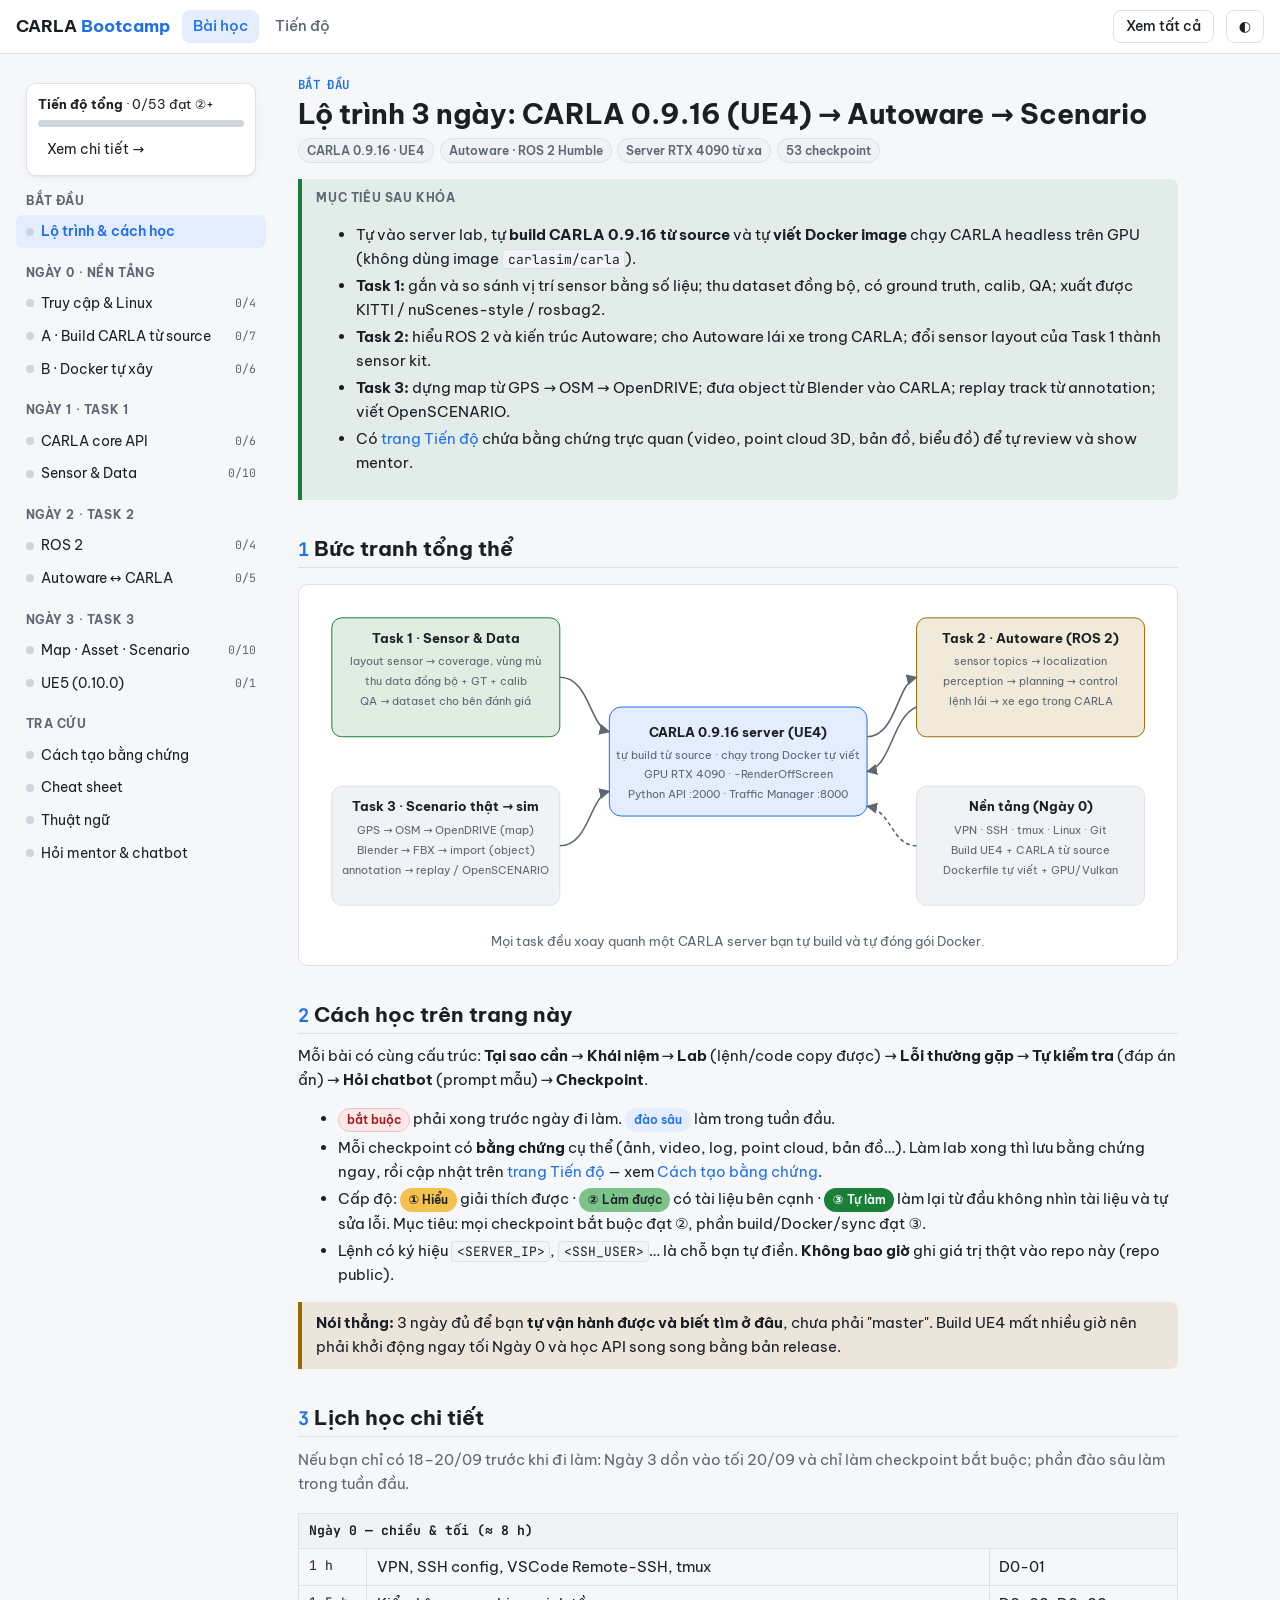
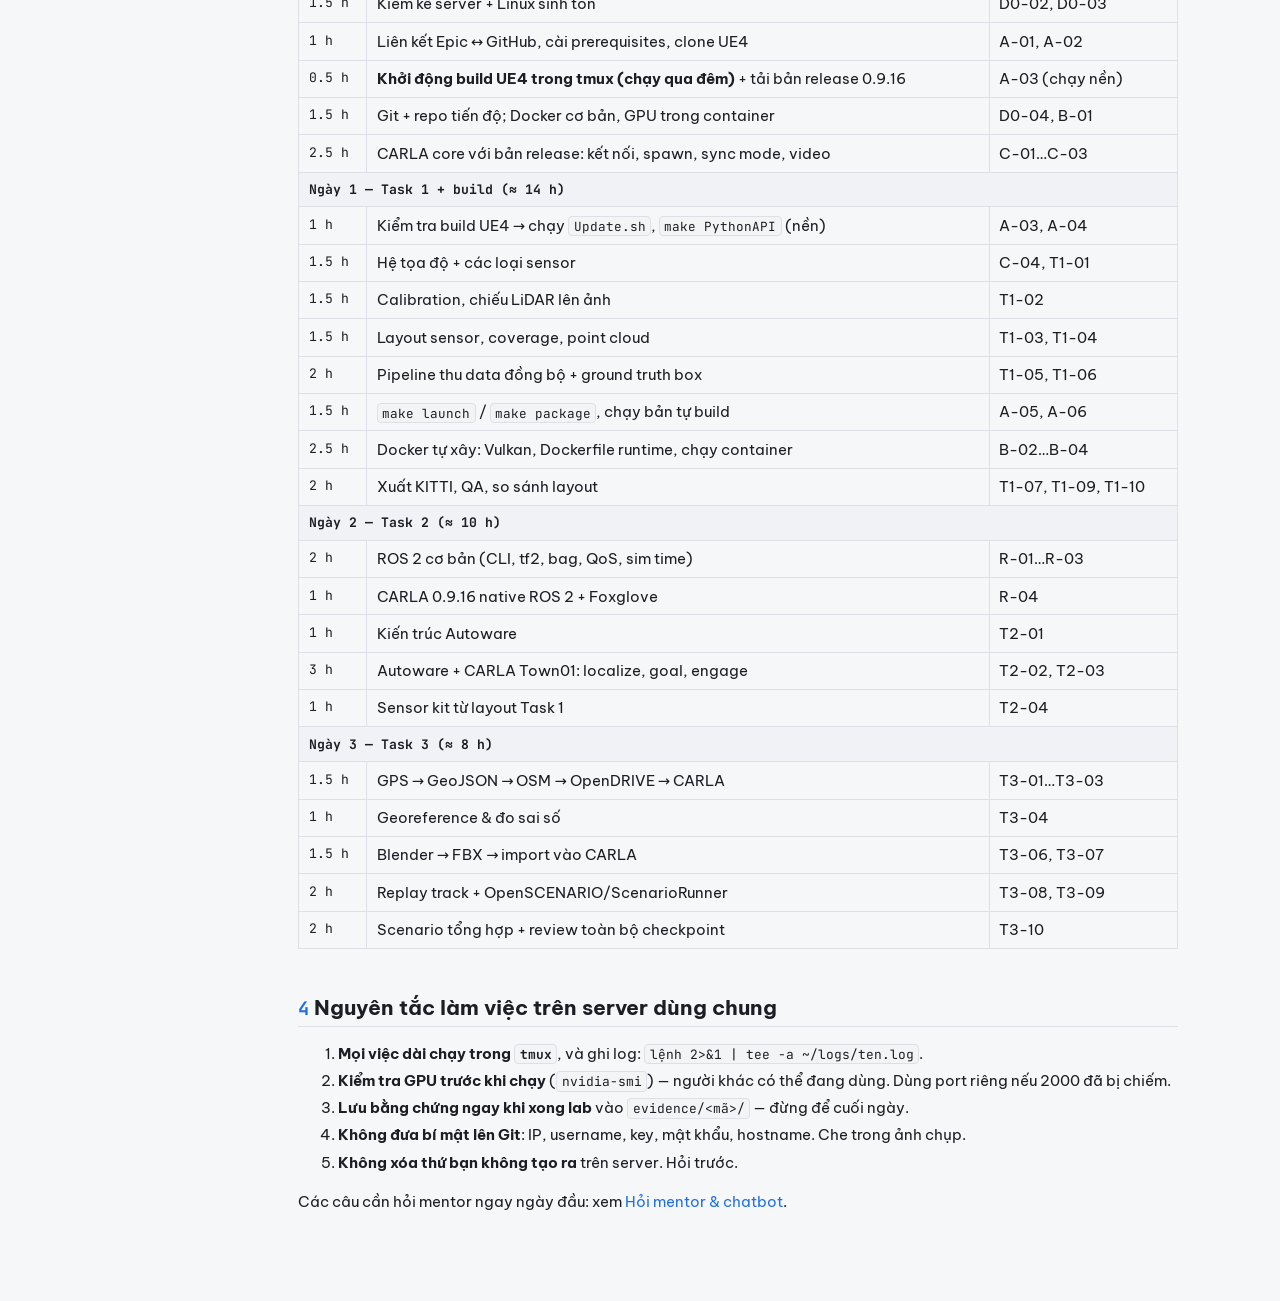
==== index.html @ 9bfea9ea "CARLA Bootcamp: lesson site + progress portfolio - index.html: 3-day curriculum (CARLA 0.9.16 UE4 so" ====
<!doctype html>
<html lang="vi">
<head>
<meta charset="utf-8">
<meta name="viewport" content="width=device-width, initial-scale=1">
<title>CARLA Bootcamp</title>
<meta name="description" content="Lộ trình 3 ngày tự học CARLA 0.9.16 (UE4): build từ source, Docker tự xây, sensor & dữ liệu, Autoware (ROS 2), scenario từ dữ liệu thật.">
<link rel="preconnect" href="https://fonts.googleapis.com">
<link rel="preconnect" href="https://fonts.gstatic.com" crossorigin>
<link href="https://fonts.googleapis.com/css2?family=Be+Vietnam+Pro:wght@400;500;600;700&family=JetBrains+Mono:wght@400;600&display=swap" rel="stylesheet">
<link rel="stylesheet" href="assets/style.css?v=1">
<link rel="stylesheet" href="assets/lesson.css?v=1">
<script type="importmap">
{ "imports": {
  "three": "https://cdn.jsdelivr.net/npm/three@0.160.0/build/three.module.js",
  "three/addons/": "https://cdn.jsdelivr.net/npm/three@0.160.0/examples/jsm/"
} }
</script>
</head>
<body>
<header class="topbar">
  <div class="inner">
    <a class="brand" href="#start">CARLA <span>Bootcamp</span></a>
    <nav class="tabs-mini">
      <a href="index.html" aria-current="page">Bài học</a>
      <a href="progress.html">Tiến độ</a>
    </nav>
    <div class="spacer"></div>
    <button class="btn" id="btnAll" aria-pressed="false" title="Hiện mọi phần trên một trang (để Ctrl+F / in)">Xem tất cả</button>
    <button class="btn" id="btnTheme" title="Đổi giao diện sáng/tối">◐</button>
  </div>
</header>

<div class="layout">
  <aside class="side" aria-label="Mục lục">
    <div class="card mini" id="miniProg">Đang tải tiến độ…</div>
    <div class="grp">Bắt đầu</div>
    <a href="#start" data-tab="start"><span class="dot"></span>Lộ trình &amp; cách học</a>
    <div class="grp">Ngày 0 · Nền tảng</div>
    <a href="#day0" data-tab="day0" data-mod="D0"><span class="dot"></span>Truy cập &amp; Linux<span class="n"></span></a>
    <a href="#modA" data-tab="modA" data-mod="A"><span class="dot"></span>A · Build CARLA từ source<span class="n"></span></a>
    <a href="#modB" data-tab="modB" data-mod="B"><span class="dot"></span>B · Docker tự xây<span class="n"></span></a>
    <div class="grp">Ngày 1 · Task 1</div>
    <a href="#day1-core" data-tab="day1-core" data-mod="C"><span class="dot"></span>CARLA core API<span class="n"></span></a>
    <a href="#day1-sensor" data-tab="day1-sensor" data-mod="T1"><span class="dot"></span>Sensor &amp; Data<span class="n"></span></a>
    <div class="grp">Ngày 2 · Task 2</div>
    <a href="#day2-ros" data-tab="day2-ros" data-mod="R"><span class="dot"></span>ROS 2<span class="n"></span></a>
    <a href="#day2-aw" data-tab="day2-aw" data-mod="T2"><span class="dot"></span>Autoware ↔ CARLA<span class="n"></span></a>
    <div class="grp">Ngày 3 · Task 3</div>
    <a href="#day3" data-tab="day3" data-mod="T3"><span class="dot"></span>Map · Asset · Scenario<span class="n"></span></a>
    <a href="#ue5" data-tab="ue5" data-mod="U5"><span class="dot"></span>UE5 (0.10.0)<span class="n"></span></a>
    <div class="grp">Tra cứu</div>
    <a href="#evidence" data-tab="evidence"><span class="dot"></span>Cách tạo bằng chứng</a>
    <a href="#cheatsheet" data-tab="cheatsheet"><span class="dot"></span>Cheat sheet</a>
    <a href="#glossary" data-tab="glossary"><span class="dot"></span>Thuật ngữ</a>
    <a href="#mentor" data-tab="mentor"><span class="dot"></span>Hỏi mentor &amp; chatbot</a>
  </aside>

  <main class="lesson">
    <div class="mobile-nav">
      <select id="mobileSel" aria-label="Chọn bài">
        <option value="start">Lộ trình &amp; cách học</option>
        <option value="day0">Ngày 0 · Truy cập &amp; Linux</option>
        <option value="modA">A · Build CARLA từ source</option>
        <option value="modB">B · Docker tự xây</option>
        <option value="day1-core">Ngày 1 · CARLA core API</option>
        <option value="day1-sensor">Ngày 1 · Sensor &amp; Data</option>
        <option value="day2-ros">Ngày 2 · ROS 2</option>
        <option value="day2-aw">Ngày 2 · Autoware ↔ CARLA</option>
        <option value="day3">Ngày 3 · Map · Asset · Scenario</option>
        <option value="ue5">UE5 (0.10.0)</option>
        <option value="evidence">Cách tạo bằng chứng</option>
        <option value="cheatsheet">Cheat sheet</option>
        <option value="glossary">Thuật ngữ</option>
        <option value="mentor">Hỏi mentor &amp; chatbot</option>
      </select>
    </div>

<!-- ============================================================ START -->
<section class="tab" id="tab-start">
  <div class="lesson-head">
    <div class="kicker">BẮT ĐẦU</div>
    <h1>Lộ trình 3 ngày: CARLA 0.9.16 (UE4) → Autoware → Scenario</h1>
    <div class="meta"><span class="chip">CARLA 0.9.16 · UE4</span><span class="chip">Autoware · ROS 2 Humble</span><span class="chip">Server RTX 4090 từ xa</span><span class="chip">53 checkpoint</span></div>
  </div>

  <div class="why"><b class="lbl">Mục tiêu sau khóa</b>
    <ul>
      <li>Tự vào server lab, tự <b>build CARLA 0.9.16 từ source</b> và tự <b>viết Docker image</b> chạy CARLA headless trên GPU (không dùng image <code>carlasim/carla</code>).</li>
      <li><b>Task 1:</b> gắn và so sánh vị trí sensor bằng số liệu; thu dataset đồng bộ, có ground truth, calib, QA; xuất được KITTI / nuScenes-style / rosbag2.</li>
      <li><b>Task 2:</b> hiểu ROS 2 và kiến trúc Autoware; cho Autoware lái xe trong CARLA; đổi sensor layout của Task 1 thành sensor kit.</li>
      <li><b>Task 3:</b> dựng map từ GPS → OSM → OpenDRIVE; đưa object từ Blender vào CARLA; replay track từ annotation; viết OpenSCENARIO.</li>
      <li>Có <a href="progress.html">trang Tiến độ</a> chứa bằng chứng trực quan (video, point cloud 3D, bản đồ, biểu đồ) để tự review và show mentor.</li>
    </ul>
  </div>

  <h2><span class="num">1</span>Bức tranh tổng thể</h2>
  <figure class="diagram">
    <svg viewBox="0 0 860 330" role="img" aria-label="Sơ đồ 3 task của team">
      <defs><marker id="ar" viewBox="0 0 10 10" refX="9" refY="5" markerWidth="7" markerHeight="7" orient="auto"><path d="M0,0 L10,5 L0,10 z" class="svg-arrow"/></marker></defs>
      <rect x="300" y="110" width="260" height="110" rx="12" class="svg-acc"/>
      <text x="430" y="140" text-anchor="middle" class="svg-t" font-weight="700">CARLA 0.9.16 server (UE4)</text>
      <text x="430" y="162" text-anchor="middle" class="svg-s">tự build từ source · chạy trong Docker tự viết</text>
      <text x="430" y="182" text-anchor="middle" class="svg-s">GPU RTX 4090 · -RenderOffScreen</text>
      <text x="430" y="202" text-anchor="middle" class="svg-s">Python API :2000 · Traffic Manager :8000</text>

      <rect x="20" y="20" width="230" height="120" rx="10" class="svg-ok"/>
      <text x="135" y="45" text-anchor="middle" class="svg-t" font-weight="700">Task 1 · Sensor &amp; Data</text>
      <text x="135" y="68" text-anchor="middle" class="svg-s">layout sensor → coverage, vùng mù</text>
      <text x="135" y="88" text-anchor="middle" class="svg-s">thu data đồng bộ + GT + calib</text>
      <text x="135" y="108" text-anchor="middle" class="svg-s">QA → dataset cho bên đánh giá</text>
      <path d="M250,80 C280,80 280,130 300,135" class="svg-line" marker-end="url(#ar)"/>

      <rect x="610" y="20" width="230" height="120" rx="10" class="svg-warn"/>
      <text x="725" y="45" text-anchor="middle" class="svg-t" font-weight="700">Task 2 · Autoware (ROS 2)</text>
      <text x="725" y="68" text-anchor="middle" class="svg-s">sensor topics → localization</text>
      <text x="725" y="88" text-anchor="middle" class="svg-s">perception → planning → control</text>
      <text x="725" y="108" text-anchor="middle" class="svg-s">lệnh lái → xe ego trong CARLA</text>
      <path d="M560,140 C590,140 590,85 610,80" class="svg-line" marker-end="url(#ar)"/>
      <path d="M610,110 C585,120 585,170 560,175" class="svg-line" marker-end="url(#ar)"/>

      <rect x="20" y="190" width="230" height="120" rx="10" class="svg-box"/>
      <text x="135" y="215" text-anchor="middle" class="svg-t" font-weight="700">Task 3 · Scenario thật → sim</text>
      <text x="135" y="238" text-anchor="middle" class="svg-s">GPS → OSM → OpenDRIVE (map)</text>
      <text x="135" y="258" text-anchor="middle" class="svg-s">Blender → FBX → import (object)</text>
      <text x="135" y="278" text-anchor="middle" class="svg-s">annotation → replay / OpenSCENARIO</text>
      <path d="M250,250 C280,250 280,200 300,195" class="svg-line" marker-end="url(#ar)"/>

      <rect x="610" y="190" width="230" height="120" rx="10" class="svg-box"/>
      <text x="725" y="215" text-anchor="middle" class="svg-t" font-weight="700">Nền tảng (Ngày 0)</text>
      <text x="725" y="238" text-anchor="middle" class="svg-s">VPN · SSH · tmux · Linux · Git</text>
      <text x="725" y="258" text-anchor="middle" class="svg-s">Build UE4 + CARLA từ source</text>
      <text x="725" y="278" text-anchor="middle" class="svg-s">Dockerfile tự viết + GPU/Vulkan</text>
      <path d="M610,250 C585,250 585,215 560,210" class="svg-line" marker-end="url(#ar)" stroke-dasharray="4 3"/>
    </svg>
    <figcaption>Mọi task đều xoay quanh một CARLA server bạn tự build và tự đóng gói Docker.</figcaption>
  </figure>

  <h2><span class="num">2</span>Cách học trên trang này</h2>
  <p>Mỗi bài có cùng cấu trúc: <b>Tại sao cần</b> → <b>Khái niệm</b> → <b>Lab</b> (lệnh/code copy được) → <b>Lỗi thường gặp</b> → <b>Tự kiểm tra</b> (đáp án ẩn) → <b>Hỏi chatbot</b> (prompt mẫu) → <b>Checkpoint</b>.</p>
  <ul>
    <li><span class="chip req">bắt buộc</span> phải xong trước ngày đi làm. <span class="chip deep">đào sâu</span> làm trong tuần đầu.</li>
    <li>Mỗi checkpoint có <b>bằng chứng</b> cụ thể (ảnh, video, log, point cloud, bản đồ…). Làm lab xong thì lưu bằng chứng ngay, rồi cập nhật trên <a href="progress.html">trang Tiến độ</a> — xem <a href="#evidence">Cách tạo bằng chứng</a>.</li>
    <li>Cấp độ: <span class="lv lv1">① Hiểu</span> giải thích được · <span class="lv lv2">② Làm được</span> có tài liệu bên cạnh · <span class="lv lv3">③ Tự làm</span> làm lại từ đầu không nhìn tài liệu và tự sửa lỗi. Mục tiêu: mọi checkpoint bắt buộc đạt ②, phần build/Docker/sync đạt ③.</li>
    <li>Lệnh có ký hiệu <code>&lt;SERVER_IP&gt;</code>, <code>&lt;SSH_USER&gt;</code>… là chỗ bạn tự điền. <b>Không bao giờ</b> ghi giá trị thật vào repo này (repo public).</li>
  </ul>
  <div class="callout warn"><p><b>Nói thẳng:</b> 3 ngày đủ để bạn <b>tự vận hành được và biết tìm ở đâu</b>, chưa phải "master". Build UE4 mất nhiều giờ nên phải khởi động ngay tối Ngày 0 và học API song song bằng bản release.</p></div>

  <h2 id="schedule"><span class="num">3</span>Lịch học chi tiết</h2>
  <p class="muted">Nếu bạn chỉ có 18–20/09 trước khi đi làm: Ngày 3 dồn vào tối 20/09 và chỉ làm checkpoint bắt buộc; phần đào sâu làm trong tuần đầu.</p>
  <div class="table-wrap"><table class="sched">
    <tr class="blk"><td colspan="3">Ngày 0 — chiều &amp; tối (≈ 8 h)</td></tr>
    <tr><td>1 h</td><td>VPN, SSH config, VSCode Remote-SSH, tmux</td><td>D0-01</td></tr>
    <tr><td>1.5 h</td><td>Kiểm kê server + Linux sinh tồn</td><td>D0-02, D0-03</td></tr>
    <tr><td>1 h</td><td>Liên kết Epic ↔ GitHub, cài prerequisites, clone UE4</td><td>A-01, A-02</td></tr>
    <tr><td>0.5 h</td><td><b>Khởi động build UE4 trong tmux (chạy qua đêm)</b> + tải bản release 0.9.16</td><td>A-03 (chạy nền)</td></tr>
    <tr><td>1.5 h</td><td>Git + repo tiến độ; Docker cơ bản, GPU trong container</td><td>D0-04, B-01</td></tr>
    <tr><td>2.5 h</td><td>CARLA core với bản release: kết nối, spawn, sync mode, video</td><td>C-01…C-03</td></tr>
    <tr class="blk"><td colspan="3">Ngày 1 — Task 1 + build (≈ 14 h)</td></tr>
    <tr><td>1 h</td><td>Kiểm tra build UE4 → chạy <code>Update.sh</code>, <code>make PythonAPI</code> (nền)</td><td>A-03, A-04</td></tr>
    <tr><td>1.5 h</td><td>Hệ tọa độ + các loại sensor</td><td>C-04, T1-01</td></tr>
    <tr><td>1.5 h</td><td>Calibration, chiếu LiDAR lên ảnh</td><td>T1-02</td></tr>
    <tr><td>1.5 h</td><td>Layout sensor, coverage, point cloud</td><td>T1-03, T1-04</td></tr>
    <tr><td>2 h</td><td>Pipeline thu data đồng bộ + ground truth box</td><td>T1-05, T1-06</td></tr>
    <tr><td>1.5 h</td><td><code>make launch</code> / <code>make package</code>, chạy bản tự build</td><td>A-05, A-06</td></tr>
    <tr><td>2.5 h</td><td>Docker tự xây: Vulkan, Dockerfile runtime, chạy container</td><td>B-02…B-04</td></tr>
    <tr><td>2 h</td><td>Xuất KITTI, QA, so sánh layout</td><td>T1-07, T1-09, T1-10</td></tr>
    <tr class="blk"><td colspan="3">Ngày 2 — Task 2 (≈ 10 h)</td></tr>
    <tr><td>2 h</td><td>ROS 2 cơ bản (CLI, tf2, bag, QoS, sim time)</td><td>R-01…R-03</td></tr>
    <tr><td>1 h</td><td>CARLA 0.9.16 native ROS 2 + Foxglove</td><td>R-04</td></tr>
    <tr><td>1 h</td><td>Kiến trúc Autoware</td><td>T2-01</td></tr>
    <tr><td>3 h</td><td>Autoware + CARLA Town01: localize, goal, engage</td><td>T2-02, T2-03</td></tr>
    <tr><td>1 h</td><td>Sensor kit từ layout Task 1</td><td>T2-04</td></tr>
    <tr class="blk"><td colspan="3">Ngày 3 — Task 3 (≈ 8 h)</td></tr>
    <tr><td>1.5 h</td><td>GPS → GeoJSON → OSM → OpenDRIVE → CARLA</td><td>T3-01…T3-03</td></tr>
    <tr><td>1 h</td><td>Georeference &amp; đo sai số</td><td>T3-04</td></tr>
    <tr><td>1.5 h</td><td>Blender → FBX → import vào CARLA</td><td>T3-06, T3-07</td></tr>
    <tr><td>2 h</td><td>Replay track + OpenSCENARIO/ScenarioRunner</td><td>T3-08, T3-09</td></tr>
    <tr><td>2 h</td><td>Scenario tổng hợp + review toàn bộ checkpoint</td><td>T3-10</td></tr>
  </table></div>

  <h2><span class="num">4</span>Nguyên tắc làm việc trên server dùng chung</h2>
  <ol>
    <li><b>Mọi việc dài chạy trong <code>tmux</code></b>, và ghi log: <code>lệnh 2&gt;&amp;1 | tee -a ~/logs/ten.log</code>.</li>
    <li><b>Kiểm tra GPU trước khi chạy</b> (<code>nvidia-smi</code>) — người khác có thể đang dùng. Dùng port riêng nếu 2000 đã bị chiếm.</li>
    <li><b>Lưu bằng chứng ngay khi xong lab</b> vào <code>evidence/&lt;mã&gt;/</code> — đừng để cuối ngày.</li>
    <li><b>Không đưa bí mật lên Git</b>: IP, username, key, mật khẩu, hostname. Che trong ảnh chụp.</li>
    <li><b>Không xóa thứ bạn không tạo ra</b> trên server. Hỏi trước.</li>
  </ol>
  <p>Các câu cần hỏi mentor ngay ngày đầu: xem <a href="#mentor">Hỏi mentor &amp; chatbot</a>.</p>
</section>

<!-- ============================================================ DAY 0 -->
<section class="tab" id="tab-day0">
  <div class="lesson-head">
    <div class="kicker">NGÀY 0 · NỀN TẢNG</div>
    <h1>Truy cập server &amp; Linux sinh tồn</h1>
    <div class="meta"><span class="chip req">bắt buộc</span><span class="chip">≈ 4 h</span><span class="chip">D0-01 … D0-04</span></div>
  </div>
  <div class="why"><b class="lbl">Tại sao cần</b>Server 4090 nằm trong mạng lab, không có màn hình. Mọi việc (build, chạy CARLA, Autoware) đều làm qua SSH. Nếu không vững phần này, bạn sẽ mất phiên build khi rớt VPN, không biết process nào chiếm GPU, không tự đọc được log.</div>

  <h2 id="d0-ssh"><span class="num">0.1</span>VPN + SSH từ Windows</h2>
  <p>Kết nối VPN theo tài liệu nội bộ lab (FortiClient). Sau khi VPN lên, server truy cập được bằng IP nội bộ.</p>
  <div class="lab steps">
    <h3>Lab: SSH bằng alias</h3>
    <div class="step"><b>Có key.</b> Nhận private key từ admin, hoặc tự tạo và gửi <i>public key</i> cho admin:
      <pre data-lang="powershell"><script type="text/plain">
        ssh-keygen -t ed25519 -f $env:USERPROFILE\.ssh\<KEY_NAME> -C "<ten-ban>@lab"
        Get-Content $env:USERPROFILE\.ssh\<KEY_NAME>.pub   # gửi dòng này cho admin
      </script></pre>
    </div>
    <div class="step"><b>Siết quyền file key</b> (OpenSSH trên Windows từ chối key "quá mở"):
      <pre data-lang="powershell"><script type="text/plain">
        icacls $env:USERPROFILE\.ssh\<KEY_NAME> /inheritance:r
        icacls $env:USERPROFILE\.ssh\<KEY_NAME> /grant:r "$($env:USERNAME):(R)"
      </script></pre>
    </div>
    <div class="step"><b>Thêm alias</b> vào <code>%USERPROFILE%\.ssh\config</code>:
      <pre data-lang="sshconfig"><script type="text/plain">
        Host lab4090
            HostName <SERVER_IP>
            User <SSH_USER>
            IdentityFile ~/.ssh/<KEY_NAME>
            ServerAliveInterval 30
            ServerAliveCountMax 4
            # cổng để xem GUI / Foxglove trên máy mình (dùng ở Ngày 1–2)
            LocalForward 6080 localhost:6080
            LocalForward 8765 localhost:8765
      </script></pre>
    </div>
    <div class="step"><b>Kiểm tra</b>:
      <pre data-lang="powershell"><script type="text/plain">
        ssh lab4090 'uptime; nvidia-smi -L'
      </script></pre>
    </div>
    <div class="step"><b>VSCode Remote-SSH</b>: cài extension <i>Remote - SSH</i> → <kbd>F1</kbd> → <i>Remote-SSH: Connect to Host</i> → <code>lab4090</code>. Mở thư mục <code>~/work</code> trên server; terminal trong VSCode lúc này chạy trên server.</div>
    <div class="step"><b>Chép file</b> giữa server và máy mình:
      <pre data-lang="powershell"><script type="text/plain">
        scp lab4090:~/work/out/video.mp4 .\evidence\C-03\
        scp -r .\scripts lab4090:~/work/
      </script></pre>
    </div>
  </div>

  <h2 id="d0-tmux"><span class="num">0.2</span>tmux — không bao giờ mất phiên</h2>
  <p>SSH đứt thì mọi process con của shell bị kill. <code>tmux</code> giữ phiên trên server; kết nối lại rồi <i>attach</i> là tiếp tục.</p>
  <div class="table-wrap"><table>
    <tr><th>Việc</th><th>Lệnh / phím</th></tr>
    <tr><td>Tạo phiên tên <code>build</code></td><td><code>tmux new -s build</code></td></tr>
    <tr><td>Rời phiên (vẫn chạy)</td><td><kbd>Ctrl</kbd>+<kbd>b</kbd> rồi <kbd>d</kbd></td></tr>
    <tr><td>Xem các phiên / vào lại</td><td><code>tmux ls</code> · <code>tmux a -t build</code></td></tr>
    <tr><td>Cửa sổ mới / chuyển</td><td><kbd>Ctrl</kbd>+<kbd>b</kbd> <kbd>c</kbd> · <kbd>Ctrl</kbd>+<kbd>b</kbd> <kbd>n</kbd>/<kbd>p</kbd> · <kbd>Ctrl</kbd>+<kbd>b</kbd> <kbd>0..9</kbd></td></tr>
    <tr><td>Chia đôi màn hình</td><td><kbd>Ctrl</kbd>+<kbd>b</kbd> <kbd>%</kbd> (dọc) · <kbd>Ctrl</kbd>+<kbd>b</kbd> <kbd>"</kbd> (ngang)</td></tr>
    <tr><td>Cuộn xem log cũ</td><td><kbd>Ctrl</kbd>+<kbd>b</kbd> <kbd>[</kbd> rồi phím mũi tên, <kbd>q</kbd> để thoát</td></tr>
  </table></div>
  <p>Mẫu tổ chức: phiên <code>build</code> (UE4/CARLA), phiên <code>sim</code> (window 0: server CARLA, window 1: client Python, window 2: <code>watch -n1 nvidia-smi</code>).</p>

  <h2 id="d0-inventory"><span class="num">0.3</span>Kiểm kê server</h2>
  <p>Trước khi build 130 GB, phải biết server có đủ điều kiện không. Script này ghi ra <code>~/inventory.txt</code> và tự che hostname/username.</p>
  <pre data-lang="bash"><script type="text/plain">
    mkdir -p ~/work ~/logs && cd ~/work
    cat > inventory.sh <<'EOF'
    #!/usr/bin/env bash
    {
      echo "## OS";        lsb_release -ds; uname -r
      echo "## CPU / RAM"; nproc; free -h | head -2
      echo "## GPU";       nvidia-smi --query-gpu=name,driver_version,memory.total,memory.used --format=csv
      echo "## GPU apps";  nvidia-smi --query-compute-apps=pid,process_name,used_memory --format=csv
      echo "## Disk";      df -h ~ /tmp
      echo "## Quyền";     groups
      sudo -n true 2>/dev/null && echo "sudo: OK" || echo "sudo: cần mật khẩu hoặc không có"
      echo "## Docker";    docker --version; docker info --format '{{.Runtimes}}' 2>&1 | head -1
      echo "## NVIDIA Container Toolkit"; nvidia-ctk --version 2>&1 | head -1
      echo "## Vulkan";    vulkaninfo --summary 2>/dev/null | grep -E "deviceName|apiVersion" | head -4
      echo "## Python";    python3 --version; which conda
      echo "## Mạng";      curl -sI https://github.com | head -1; curl -sI https://pypi.org | head -1
      echo "## Có sẵn gì?"; ls -d ~/*arla* ~/*utoware* /opt/*arla* 2>/dev/null
      docker images 2>/dev/null | grep -Ei "carla|autoware|ros"
    } 2>&1 | sed -E "s/$(hostname)/<HOST>/g; s/${USER}/<USER>/g" | tee ~/inventory.txt
    EOF
    chmod +x inventory.sh && ./inventory.sh
  </script></pre>
  <div class="table-wrap"><table>
    <tr><th>Điều kiện</th><th>Cần</th><th>Thiếu thì</th></tr>
    <tr><td>OS</td><td>Ubuntu 20.04 hoặc 22.04 (docs 0.9.16)</td><td>Build trong Docker build-env (Module B)</td></tr>
    <tr><td>Ổ trống</td><td>≥ 130 GB cho UE4 + CARLA (docs), nên ≥ 200 GB</td><td>Hỏi admin ổ khác / dọn dẹp của mình</td></tr>
    <tr><td>RAM</td><td>Khuyến nghị thực tế ≥ 32 GB khi build UE4 (docs không ghi)</td><td>Thêm swap, giảm job song song</td></tr>
    <tr><td>Docker + nhóm docker + runtime nvidia</td><td>Có</td><td>Nhờ admin cài NVIDIA Container Toolkit, thêm bạn vào nhóm <code>docker</code></td></tr>
    <tr><td>Internet ra GitHub/PyPI</td><td>Có</td><td>Hỏi proxy của lab</td></tr>
  </table></div>

  <h2 id="d0-linux"><span class="num">0.4</span>Linux sinh tồn</h2>
  <div class="two">
    <div><h4>Di chuyển &amp; file</h4>
      <pre data-lang="bash"><script type="text/plain">
        pwd; ls -lah; cd ~/work; cd -
        mkdir -p a/b/c; cp -r src dst; mv a b
        find ~/carla -name "*.whl"
        grep -rn "fixed_delta" ~/work
        less file.log   # / để tìm, q để thoát
        tail -f ~/logs/ue4.log
      </script></pre></div>
    <div><h4>Quyền, biến môi trường</h4>
      <pre data-lang="bash"><script type="text/plain">
        ls -l            # -rw-r--r-- = user rw, group r, other r
        chmod +x run.sh; chmod 600 key
        echo $PATH
        export UE4_ROOT=~/UnrealEngine_4.26   # chỉ phiên này
        echo 'export UE4_ROOT=~/UnrealEngine_4.26' >> ~/.bashrc
        source ~/.bashrc
      </script></pre></div>
    <div><h4>Python venv</h4>
      <pre data-lang="bash"><script type="text/plain">
        python3 -m venv ~/venvs/carla
        source ~/venvs/carla/bin/activate
        which python; pip install numpy
        deactivate
      </script></pre></div>
    <div><h4>Process, port, ổ đĩa</h4>
      <pre data-lang="bash"><script type="text/plain">
        ps aux | grep -i carla
        htop                      # F9 kill, q thoát
        kill <PID>; kill -9 <PID> # -9 khi process treo
        ss -tlnp | grep 2000      # ai đang giữ port 2000
        df -h; du -sh ~/* | sort -h | tail
        dmesg | tail              # lỗi kernel, OOM killer
      </script></pre></div>
  </div>
  <div class="lab">
    <h3>Bài tập (ghi toàn bộ phiên làm bằng chứng D0-03)</h3>
    <p class="goal">Chạy <code>script -q ~/logs/d0-03.log</code> để ghi lại mọi thứ bạn gõ, <code>exit</code> để dừng ghi.</p>
    <ol>
      <li>Tạo venv <code>~/venvs/test</code>, cài <code>numpy</code>, in version bằng Python.</li>
      <li>Trong tmux chạy <code>python3 -m http.server 9000</code>; ở cửa sổ khác tìm PID bằng <code>ss -tlnp</code> rồi kill.</li>
      <li>Tìm 5 thư mục lớn nhất trong <code>~</code>.</li>
      <li>Thêm alias <code>alias gpu='watch -n1 nvidia-smi'</code> vào <code>~/.bashrc</code>, nạp lại và thử.</li>
      <li>Tạo file <code>secret.txt</code>, đặt quyền để chỉ bạn đọc được, kiểm tra bằng <code>ls -l</code>.</li>
    </ol>
  </div>

  <h2 id="d0-git"><span class="num">0.5</span>Git &amp; repo tiến độ</h2>
  <p>Repo này là nơi lưu bằng chứng học tập. Làm việc với nó trên <b>máy Windows của bạn</b>; bằng chứng sinh trên server thì <code>scp</code> về.</p>
  <pre data-lang="powershell"><script type="text/plain">
    git clone https://github.com/Drake-Phamta/carla-bootcamp.git
    cd carla-bootcamp
    git config user.name "<Tên bạn>"; git config user.email "<email>"
    # sau mỗi lab:
    mkdir evidence\C-03
    scp lab4090:~/work/out/C-03.mp4 evidence\C-03\
    git add evidence\C-03 data\progress.json
    git diff --cached --stat
    git commit -m "progress: C-03 spawn + autopilot video"
    git push
  </script></pre>
  <div class="callout danger"><p><b>Trước mỗi lần push</b>: chạy lệnh kiểm tra bí mật ở <a href="#ev-safety">Cách tạo bằng chứng → An toàn</a>. Repo public = ai cũng đọc được, kể cả lịch sử commit.</p></div>

  <h2 id="d0-remote-gui"><span class="num">0.6</span>Màn hình từ xa (cần cho UE4 editor, rviz2)</h2>
  <p>Server không có màn hình. CARLA server chạy <code>-RenderOffScreen</code> không cần display, nhưng <b>UE4 editor</b> (<code>make launch</code>) và <b>rviz2</b> thì cần.</p>
  <div class="table-wrap"><table>
    <tr><th>Cách</th><th>Dùng khi</th><th>Ghi chú</th></tr>
    <tr><td><b>Foxglove Studio</b> + <code>foxglove_bridge</code></td><td>Xem topic ROS 2 (point cloud, ảnh, tf)</td><td>Không cần X; chỉ cần forward port 8765. Nên dùng cho Ngày 2.</td></tr>
    <tr><td><b>Xorg + NVIDIA trên màn hình ảo + x11vnc/noVNC</b></td><td>UE4 editor, rviz2 có tăng tốc GPU</td><td>Cần admin cấu hình Xorg (<code>nvidia-xconfig --allow-empty-initial-configuration</code>). Đây là cách chắc chắn cho Vulkan.</td></tr>
    <tr><td>TigerVNC/Xvnc thuần</td><td>Terminal, trình duyệt, app nhẹ</td><td>Không có GPU cho Vulkan → UE4 editor thường không chạy được.</td></tr>
  </table></div>
  <p>Kiểm tra server đã có X chưa: <code>ps aux | grep -i xorg</code>. Nếu chưa, hỏi admin ngay tối nay vì Module A-05 cần.</p>

  <h2 id="d0-kickoff"><span class="num">0.7</span>Khởi động việc dài hạn — làm ngay tối nay</h2>
  <div class="lab steps">
    <div class="step"><b>Liên kết Epic Games ↔ GitHub</b> (để được đọc repo Unreal Engine): tạo tài khoản Epic → trang quản lý tài khoản → mục <i>Apps and Accounts / Connections</i> → kết nối GitHub → mở email GitHub và <b>chấp nhận lời mời vào tổ chức EpicGames</b>. Thử mở <code>https://github.com/CarlaUnreal/UnrealEngine</code>: thấy code là được, 404 là chưa xong.</div>
    <div class="step"><b>GitHub token</b>: clone repo private qua HTTPS cần <i>Personal Access Token</i> (Settings → Developer settings → Tokens), dùng làm mật khẩu khi <code>git clone</code> hỏi.</div>
    <div class="step"><b>Bắt đầu build UE4</b> theo <a href="#a-ue4">Module A · A.2</a> trong tmux phiên <code>build</code>.</div>
    <div class="step"><b>Tải bản release 0.9.16</b> để học API trong lúc chờ: lấy link <code>CARLA_0.9.16.tar.gz</code> từ trang release <code>github.com/carla-simulator/carla/releases/tag/0.9.16</code>, rồi:
      <pre data-lang="bash"><script type="text/plain">
        mkdir -p ~/carla-release && cd ~/carla-release
        wget -c "<LINK_CARLA_0.9.16.tar.gz>"      # -c: tải tiếp nếu đứt
        tar -xzf CARLA_0.9.16.tar.gz
      </script></pre>
    </div>
  </div>

  <h2><span class="num">0.8</span>Lỗi thường gặp</h2>
  <div class="table-wrap"><table>
    <tr><th>Triệu chứng</th><th>Nguyên nhân / cách sửa</th></tr>
    <tr><td><code>Permission denied (publickey)</code></td><td>Sai đường dẫn IdentityFile, sai User, hoặc quyền key quá mở → chạy lại <code>icacls</code>; debug: <code>ssh -v lab4090</code>.</td></tr>
    <tr><td>SSH treo không vào</td><td>Chưa bật VPN, hoặc VPN rớt. Kiểm tra: <code>Test-NetConnection &lt;SERVER_IP&gt; -Port 22</code>.</td></tr>
    <tr><td>Build "biến mất" sau khi rớt mạng</td><td>Không chạy trong tmux. Luôn <code>tmux a</code> trước khi làm.</td></tr>
    <tr><td><code>command not found</code> sau khi cài</td><td>Chưa <code>source ~/.bashrc</code> hoặc chưa kích hoạt venv.</td></tr>
    <tr><td><code>No space left on device</code></td><td><code>df -h</code>, <code>du -sh</code>; xóa file <b>của mình</b> (cache pip: <code>pip cache purge</code>, image Docker thừa: <code>docker image prune</code>).</td></tr>
  </table></div>

  <h2><span class="num">0.9</span>Tự kiểm tra &amp; hỏi chatbot</h2>
  <div class="qa">
    <details><summary>Rớt VPN khi đang build — mất gì, còn gì?</summary><p>Nếu build chạy trong tmux: không mất gì, <code>tmux a -t build</code> là thấy tiếp. Nếu chạy trực tiếp trong SSH: process nhận SIGHUP và chết; build UE4/CARLA là incremental nên chạy lại sẽ tiếp từ phần chưa xong.</p></details>
    <details><summary>Khác nhau giữa <code>~/.bashrc</code> và <code>export</code> trên terminal?</summary><p><code>export</code> chỉ sống trong phiên shell hiện tại; ghi vào <code>~/.bashrc</code> thì mọi shell mới (kể cả tmux window mới) đều có.</p></details>
  </div>
  <div class="prompt"><b>Prompt mẫu</b>
    <pre data-lang="text"><script type="text/plain">
      Tôi đang dùng Ubuntu 22.04 qua SSH (không có quyền sudo / có sudo).
      Tôi chạy lệnh: <dán lệnh>
      Kết quả: <dán nguyên văn lỗi, 20-40 dòng quanh dòng lỗi đầu tiên>
      Tôi đã thử: <liệt kê>
      Hãy giải thích nguyên nhân gốc và cho tôi lệnh kiểm chứng trước khi sửa.
    </script></pre>
  </div>
  <div class="cp-box" data-module="D0"></div>
</section>

<!-- ============================================================ MODULE A -->
<section class="tab" id="tab-modA">
  <div class="lesson-head">
    <div class="kicker">MODULE A · NGÀY 0 → 1</div>
    <h1>Tự build CARLA 0.9.16 (UE4) từ source</h1>
    <div class="meta"><span class="chip req">bắt buộc</span><span class="chip">build nền nhiều giờ</span><span class="chip">A-01 … A-07</span></div>
  </div>
  <div class="why"><b class="lbl">Tại sao cần</b>Team yêu cầu. Bản build từ source cho phép: (1) mở UE4 editor để <b>import asset Blender và map</b> (Task 3), (2) sửa/vá code CARLA khi cần, (3) đóng gói bản của chính mình để đưa vào <b>Docker image tự viết</b> (Module B).</div>

  <figure class="diagram">
    <svg viewBox="0 0 860 170" role="img" aria-label="Luồng build CARLA">
      <defs><marker id="ar2" viewBox="0 0 10 10" refX="9" refY="5" markerWidth="7" markerHeight="7" orient="auto"><path d="M0,0 L10,5 L0,10 z" class="svg-arrow"/></marker></defs>
      <g font-size="12">
        <rect x="10" y="20" width="150" height="60" rx="8" class="svg-box"/><text x="85" y="45" text-anchor="middle" class="svg-t">UE 4.26 fork</text><text x="85" y="64" text-anchor="middle" class="svg-s">Setup · Generate · make</text>
        <rect x="190" y="20" width="150" height="60" rx="8" class="svg-box"/><text x="265" y="45" text-anchor="middle" class="svg-t">carla (ue4-dev)</text><text x="265" y="64" text-anchor="middle" class="svg-s">Update.sh → Content</text>
        <rect x="370" y="20" width="150" height="60" rx="8" class="svg-acc"/><text x="445" y="45" text-anchor="middle" class="svg-t">make PythonAPI</text><text x="445" y="64" text-anchor="middle" class="svg-s">→ wheel .whl</text>
        <rect x="550" y="20" width="140" height="60" rx="8" class="svg-acc"/><text x="620" y="45" text-anchor="middle" class="svg-t">make launch</text><text x="620" y="64" text-anchor="middle" class="svg-s">UE4 editor (cần X)</text>
        <rect x="720" y="20" width="130" height="60" rx="8" class="svg-ok"/><text x="785" y="45" text-anchor="middle" class="svg-t">make package</text><text x="785" y="64" text-anchor="middle" class="svg-s">→ Dist/ (Shipping)</text>
        <path d="M160,50 H188" class="svg-line" marker-end="url(#ar2)"/><path d="M340,50 H368" class="svg-line" marker-end="url(#ar2)"/><path d="M520,50 H548" class="svg-line" marker-end="url(#ar2)"/><path d="M690,50 H718" class="svg-line" marker-end="url(#ar2)"/>
        <rect x="550" y="105" width="140" height="50" rx="8" class="svg-warn"/><text x="620" y="126" text-anchor="middle" class="svg-t">make import</text><text x="620" y="144" text-anchor="middle" class="svg-s">asset / map (Task 3)</text>
        <path d="M620,80 V103" class="svg-line" marker-end="url(#ar2)"/>
        <rect x="720" y="105" width="130" height="50" rx="8" class="svg-ok"/><text x="785" y="126" text-anchor="middle" class="svg-t">Docker image</text><text x="785" y="144" text-anchor="middle" class="svg-s">Module B</text>
        <path d="M785,80 V103" class="svg-line" marker-end="url(#ar2)"/>
      </g>
    </svg>
    <figcaption>UE4 build lâu nhất (vài giờ) → khởi động từ tối Ngày 0.</figcaption>
  </figure>

  <h2><span class="num">A.0</span>Yêu cầu (docs 0.9.16)</h2>
  <div class="table-wrap"><table>
    <tr><th>Mục</th><th>Yêu cầu</th></tr>
    <tr><td>OS</td><td>Ubuntu 20.04 hoặc 22.04 (24.04 chưa được kiểm thử)</td></tr>
    <tr><td>Ổ đĩa</td><td>~130 GB (CARLA ~31 GB + Unreal Engine ~91 GB)</td></tr>
    <tr><td>GPU</td><td>≥ 6 GB VRAM (RTX 2070 trở lên) — 4090 dư sức</td></tr>
    <tr><td>Port</td><td>TCP 2000 và 2001</td></tr>
    <tr><td>Python</td><td>≥ 3.8</td></tr>
  </table></div>
  <p class="verify">carla.readthedocs.io/en/0.9.16/build_linux/</p>

  <h2 id="a-prereq"><span class="num">A.1</span>Cài prerequisites</h2>
  <pre data-lang="bash"><script type="text/plain">
    sudo apt-get update
    # Ubuntu 22.04 (trên 20.04 thay g++-12 bằng g++-9)
    sudo apt-get install build-essential g++-12 cmake ninja-build libvulkan1 python3 python3-dev \
      python3-pip python3-venv autoconf wget curl rsync unzip git git-lfs libpng-dev libtiff5-dev libjpeg-dev
  </script></pre>
  <div class="table-wrap"><table>
    <tr><th>Nhóm</th><th>Để làm gì</th></tr>
    <tr><td><code>build-essential g++-12 cmake ninja-build autoconf</code></td><td>Toolchain biên dịch C++ và hệ thống build (LibCarla, dependency)</td></tr>
    <tr><td><code>libvulkan1</code></td><td>Loader Vulkan — UE4 render bằng Vulkan trên Linux</td></tr>
    <tr><td><code>python3-dev python3-pip python3-venv</code></td><td>Build PythonAPI (header Python) và môi trường ảo</td></tr>
    <tr><td><code>git git-lfs wget curl rsync unzip</code></td><td>Tải source, asset lớn, Content</td></tr>
    <tr><td><code>libpng-dev libtiff5-dev libjpeg-dev</code></td><td>Đọc/ghi ảnh (sensor camera, save_to_disk)</td></tr>
  </table></div>
  <p>Không có sudo? → gửi danh sách này cho admin, hoặc build trong container build-env (<a href="#b-buildenv">Module B · B.6</a>).</p>

  <h2 id="a-ue4"><span class="num">A.2</span>Build Unreal Engine 4.26 (fork của CARLA)</h2>
  <div class="callout"><p>Điều kiện: đã liên kết Epic ↔ GitHub (<a href="#d0-kickoff">Ngày 0 · 0.7</a>). Chạy trong <code>tmux new -s build</code>.</p></div>
  <pre data-lang="bash"><script type="text/plain">
    git clone --depth 1 -b carla https://github.com/CarlaUnreal/UnrealEngine.git ~/UnrealEngine_4.26
    cd ~/UnrealEngine_4.26
    (./Setup.sh && ./GenerateProjectFiles.sh && make) 2>&1 | tee -a ~/logs/ue4_build.log
    # xong thì:
    echo 'export UE4_ROOT=~/UnrealEngine_4.26' >> ~/.bashrc && source ~/.bashrc
    ls $UE4_ROOT/Engine/Binaries/Linux/ | grep -i UE4Editor
  </script></pre>
  <ul>
    <li><code>Setup.sh</code>: tải dependency nhị phân của UE (vài GB). <code>GenerateProjectFiles.sh</code>: sinh file project/Makefile. <code>make</code>: biên dịch engine + editor (lâu nhất).</li>
    <li><b>Không</b> thêm <code>-j$(nproc)</code>: docs cảnh báo build đã tự dùng hết core, thêm -j làm build lỗi.</li>
    <li>Ghi lại thời gian bắt đầu/kết thúc (bằng chứng A-03).</li>
  </ul>

  <h2 id="a-carla"><span class="num">A.3</span>Clone CARLA và tải Content</h2>
  <pre data-lang="bash"><script type="text/plain">
    git clone -b ue4-dev https://github.com/carla-simulator/carla ~/carla
    cd ~/carla
    git checkout 0.9.16            # ghim đúng phiên bản (hỏi mentor team dùng tag hay ue4-dev)
    echo 'export CARLA_UE4_ROOT=~/carla' >> ~/.bashrc && source ~/.bashrc
    ./Update.sh 2>&1 | tee -a ~/logs/carla_update.log     # tải Content (vài chục GB)
  </script></pre>
  <p class="verify">Docs 0.9.16 clone branch <code>ue4-dev</code>; bước <code>git checkout 0.9.16</code> là để ghim version (suy luận, hỏi mentor quy ước của team).</p>

  <h2 id="a-pyapi"><span class="num">A.4</span>Build PythonAPI → wheel</h2>
  <pre data-lang="bash"><script type="text/plain">
    python3 -m venv ~/venvs/carla-src && source ~/venvs/carla-src/bin/activate
    python3 -m pip install --upgrade pip
    python3 -m pip install --upgrade -r ${CARLA_UE4_ROOT}/PythonAPI/carla/requirements.txt
    cd ~/carla && make PythonAPI 2>&1 | tee -a ~/logs/carla_pyapi.log
    ls PythonAPI/carla/dist/
    # tên wheel phụ thuộc Python của venv, vd carla-0.9.16-cp310-...whl
    pip install PythonAPI/carla/dist/carla-0.9.16-*.whl
    python -c "import carla; print(carla.__file__)"
  </script></pre>
  <p>Muốn wheel cho Python khác: tạo venv bằng Python đó rồi chạy lại. Script <code>Util/BuildTools/BuildPythonAPI.sh</code> có tùy chọn <code>--python-version=VERSION</code> (truyền qua <code>make PythonAPI ARGS="--python-version=3.10"</code> — cú pháp ARGS cần tự kiểm chứng).</p>

  <h2 id="a-launch"><span class="num">A.5</span>Mở UE4 editor: <code>make launch</code></h2>
  <pre data-lang="bash"><script type="text/plain">
    cd ~/carla && make launch 2>&1 | tee -a ~/logs/carla_launch.log
    # lần đầu biên dịch plugin + shader rất lâu; editor mở trên DISPLAY hiện tại (VNC)
  </script></pre>
  <p>Cần màn hình từ xa có GPU (xem <a href="#d0-remote-gui">0.6</a>). Trong editor: mở map <code>Town10HD_Opt</code>, bấm <b>Play</b> → editor lúc này là một CARLA server, client Python kết nối được vào port 2000.</p>

  <h2 id="a-package"><span class="num">A.6</span>Đóng gói: <code>make package</code> và chạy bản của mình</h2>
  <pre data-lang="bash"><script type="text/plain">
    cd ~/carla && make package 2>&1 | tee -a ~/logs/carla_package.log
    find Dist -maxdepth 4 -name CarlaUE4.sh      # tìm thư mục bản đóng gói
    cd <thư-mục-chứa-CarlaUE4.sh>
    ./CarlaUE4.sh -RenderOffScreen -nosound -carla-rpc-port=2000
  </script></pre>
  <pre data-lang="python"><script type="text/plain">
    # check_server.py — chạy ở cửa sổ tmux khác, trong venv có wheel tự build
    import carla
    c = carla.Client("localhost", 2000); c.set_timeout(20.0)
    print("client:", c.get_client_version(), "| server:", c.get_server_version())
    print("map:", c.get_world().get_map().name)
  </script></pre>
  <div class="table-wrap"><table>
    <tr><th>Target <code>make</code></th><th>Ý nghĩa</th></tr>
    <tr><td><code>make help</code></td><td>Liệt kê target</td></tr>
    <tr><td><code>make LibCarla</code></td><td>Chỉ build thư viện C++ lõi</td></tr>
    <tr><td><code>make PythonAPI</code></td><td>Build LibCarla client + wheel Python</td></tr>
    <tr><td><code>make launch</code></td><td>Build plugin + mở UE4 editor</td></tr>
    <tr><td><code>make package</code></td><td>Cook content + build bản Shipping độc lập; <code>ARGS="--package=Tên"</code> để đóng gói package asset riêng</td></tr>
    <tr><td><code>make import</code></td><td>Import map/asset trong <code>carla/Import</code> vào Unreal</td></tr>
    <tr><td><code>make clean</code> / <code>make rebuild</code></td><td>Xóa build output / build lại từ đầu</td></tr>
  </table></div>

  <h2><span class="num">A.7</span>Hiểu cấu trúc repo</h2>
  <div class="table-wrap"><table>
    <tr><th>Thư mục</th><th>Nội dung</th></tr>
    <tr><td><code>LibCarla/</code></td><td>Thư viện C++ lõi: RPC, streaming, road/OpenDRIVE, dùng cho cả server và client</td></tr>
    <tr><td><code>PythonAPI/carla/</code></td><td>Binding Python (build ra wheel), <code>dist/</code> chứa wheel</td></tr>
    <tr><td><code>PythonAPI/examples/</code>, <code>util/</code></td><td>Script mẫu (manual_control, generate_traffic, ros2, <code>util/config.py</code>)</td></tr>
    <tr><td><code>Unreal/CarlaUE4/</code></td><td>Project UE4: plugin Carla, Content (map, xe, props)</td></tr>
    <tr><td><code>Util/BuildTools/</code></td><td>Script build (<code>BuildPythonAPI.sh</code>, <code>Package.sh</code>, <code>Linux.mk.help</code>)</td></tr>
    <tr><td><code>Util/Docker/</code></td><td>Dockerfile chính thức (chỉ để tham khảo — bạn tự viết ở Module B)</td></tr>
    <tr><td><code>Import/</code></td><td>Nơi đặt package asset/map để <code>make import</code></td></tr>
    <tr><td><code>Dist/</code></td><td>Output của <code>make package</code></td></tr>
  </table></div>

  <h2><span class="num">A.8</span>Lỗi thường gặp &amp; cách đọc log</h2>
  <p><b>Quy tắc:</b> tìm <b>dòng lỗi đầu tiên</b> (<code>grep -n -i -m5 "error" ~/logs/x.log</code>), đọc 20 dòng quanh nó. Các lỗi phía sau thường là hệ quả.</p>
  <div class="table-wrap"><table>
    <tr><th>Triệu chứng</th><th>Nguyên nhân / cách sửa</th></tr>
    <tr><td><code>repository not found</code> khi clone UE4</td><td>Chưa liên kết Epic/chưa chấp nhận lời mời, hoặc dùng mật khẩu thay vì token.</td></tr>
    <tr><td>Build bị <code>Killed</code>, clang crash ngẫu nhiên</td><td>Hết RAM (OOM). Xác nhận: <code>dmesg | grep -i kill</code>. Thêm swap, đóng process khác, giới hạn <code>MaxParallelActions</code> trong <code>~/.config/Unreal Engine/UnrealBuildTool/BuildConfiguration.xml</code>, rồi <code>make</code> lại (incremental).</td></tr>
    <tr><td><code>No space left on device</code></td><td>Cần ~130 GB. <code>df -h</code>; build lại sau khi giải phóng.</td></tr>
    <tr><td>Lỗi khi dùng <code>make -j...</code></td><td>Docs: không dùng <code>-j$(nproc)</code>.</td></tr>
    <tr><td><code>Update.sh</code> đứt giữa chừng</td><td>Mạng; chạy lại trong tmux.</td></tr>
    <tr><td>Wheel không cài được (<code>not a supported wheel</code>)</td><td>Wheel build cho Python khác venv → build lại trong venv đúng.</td></tr>
    <tr><td><code>make launch</code> báo lỗi Vulkan / không có display</td><td>Chưa có X server GPU → xem 0.6.</td></tr>
    <tr><td>Client cảnh báo version mismatch</td><td>Dùng wheel build từ cùng source với server.</td></tr>
  </table></div>

  <h2><span class="num">A.9</span>Tự kiểm tra</h2>
  <div class="qa">
    <details><summary>Muốn sửa một dòng C++ trong LibCarla rồi chạy lại server — cần build lại gì?</summary><p><code>make launch</code> (editor) hoặc <code>make package</code> (bản đóng gói) sẽ build lại phần đã đổi; nếu thay đổi ảnh hưởng client thì <code>make PythonAPI</code> và cài lại wheel.</p></details>
    <details><summary>Tại sao cần giữ log build?</summary><p>Để tìm dòng lỗi gốc, chứng minh với mentor, và so sánh khi build lại trên máy/Docker khác.</p></details>
  </div>
  <div class="prompt"><b>Prompt mẫu</b>
    <pre data-lang="text"><script type="text/plain">
      Tôi build CARLA 0.9.16 (UE4, branch ue4-dev, checkout tag 0.9.16) trên Ubuntu 22.04,
      UE4 fork CarlaUnreal/UnrealEngine branch carla. Bước: <make PythonAPI / make launch / ...>
      Dòng lỗi đầu tiên và 20 dòng xung quanh:
      <dán log>
      RAM/ổ trống: <free -h, df -h>. Hãy chỉ ra nguyên nhân gốc và cách kiểm chứng.
    </script></pre>
  </div>
  <div class="cp-box" data-module="A"></div>
</section>

<!-- ============================================================ MODULE B -->
<section class="tab" id="tab-modB">
  <div class="lesson-head">
    <div class="kicker">MODULE B · NGÀY 1</div>
    <h1>Tự viết Docker image cho CARLA UE4</h1>
    <div class="meta"><span class="chip req">bắt buộc</span><span class="chip">≈ 3 h</span><span class="chip">B-01 … B-06</span><span class="chip">không dùng <code>carlasim/carla</code></span></div>
  </div>
  <div class="why"><b class="lbl">Tại sao cần</b>Image tự viết = môi trường tái lập được: ai trong team cũng chạy đúng bản CARLA đã build, cùng thư viện, cùng cấu hình GPU. Bạn phải hiểu từng dòng để sửa khi lỗi Vulkan, thiếu thư viện, sai quyền.</div>

  <h2><span class="num">B.0</span>Khái niệm cốt lõi</h2>
  <div class="table-wrap"><table>
    <tr><th>Khái niệm</th><th>Giải thích ngắn</th></tr>
    <tr><td>Image / container</td><td>Image = khuôn chỉ đọc (nhiều layer). Container = một lần chạy của image, có layer ghi riêng, mất khi xóa container.</td></tr>
    <tr><td>Layer &amp; cache</td><td>Mỗi lệnh <code>RUN/COPY</code> tạo layer. Docker dùng lại layer nếu lệnh và input không đổi → đặt thứ ít thay đổi lên trước.</td></tr>
    <tr><td>Build context &amp; <code>.dockerignore</code></td><td>Thư mục gửi vào <code>docker build</code>. Loại bỏ file thừa để build nhanh và image nhỏ.</td></tr>
    <tr><td>Volume / bind mount</td><td>Dữ liệu sống ngoài container (dataset, output). <code>-v /host/out:/out</code>.</td></tr>
    <tr><td>Network</td><td><code>--net=host</code>: dùng thẳng mạng host. <code>-p 2000-2002:2000-2002</code>: map port qua NAT.</td></tr>
    <tr><td>GPU</td><td>NVIDIA Container Toolkit tiêm driver vào container: <code>--gpus all</code> (hoặc <code>--runtime=nvidia</code> như docs CARLA). <code>NVIDIA_DRIVER_CAPABILITIES=all</code> để có cả <code>graphics</code> (Vulkan), không chỉ <code>compute</code>.</td></tr>
  </table></div>

  <h2 id="b-gpu"><span class="num">B.1</span>Kiểm tra GPU trong container</h2>
  <pre data-lang="bash"><script type="text/plain">
    docker run --rm --gpus all nvidia/cuda:12.4.1-base-ubuntu22.04 nvidia-smi
  </script></pre>
  <p>Thấy RTX 4090 là toolkit hoạt động (bằng chứng B-01). Lỗi <code>could not select device driver</code> → toolkit chưa cài/chưa cấu hình → nhờ admin.</p>

  <h2 id="b-vulkan"><span class="num">B.2</span>Vulkan trong container</h2>
  <pre data-lang="dockerfile"><script type="text/plain">
    # ~/docker/vktest/Dockerfile
    FROM ubuntu:22.04
    ENV DEBIAN_FRONTEND=noninteractive NVIDIA_DRIVER_CAPABILITIES=all
    RUN apt-get update && apt-get install -y --no-install-recommends vulkan-tools libvulkan1 \
        && rm -rf /var/lib/apt/lists/*
  </script></pre>
  <pre data-lang="bash"><script type="text/plain">
    cd ~/docker/vktest && docker build -t vktest .
    docker run --rm --gpus all vktest vulkaninfo --summary | grep -E "deviceName|driverName"
  </script></pre>
  <p>Kết quả đúng: <code>deviceName = NVIDIA GeForce RTX 4090</code>. Nếu chỉ thấy <code>llvmpipe</code> (CPU) hoặc lỗi <i>no ICD</i>: thiếu file ICD của NVIDIA → thêm vào image:</p>
  <pre data-lang="dockerfile"><script type="text/plain">
    RUN mkdir -p /etc/vulkan/icd.d && printf '%s\n' \
      '{"file_format_version":"1.0.0","ICD":{"library_path":"libGLX_nvidia.so.0","api_version":"1.3"}}' \
      > /etc/vulkan/icd.d/nvidia_icd.json
  </script></pre>

  <h2 id="b-runtime"><span class="num">B.3</span>Dockerfile runtime cho CARLA (bạn tự viết)</h2>
  <p>Chuẩn bị build context từ bản package tự build ở Module A:</p>
  <pre data-lang="bash"><script type="text/plain">
    mkdir -p ~/docker/carla-runtime/CarlaPackage
    PKG=$(dirname "$(find ~/carla/Dist -maxdepth 4 -name CarlaUE4.sh | head -1)")
    rsync -a "$PKG"/ ~/docker/carla-runtime/CarlaPackage/
    du -sh ~/docker/carla-runtime/CarlaPackage
  </script></pre>
  <pre data-lang="dockerfile"><script type="text/plain">
    # ~/docker/carla-runtime/Dockerfile
    FROM ubuntu:22.04
    ENV DEBIAN_FRONTEND=noninteractive

    # 1) Thư viện runtime (đổi ít → để trên cùng để cache)
    RUN apt-get update && apt-get install -y --no-install-recommends \
          libsdl2-2.0-0 libvulkan1 libomp5 xdg-user-dirs \
        && rm -rf /var/lib/apt/lists/*

    # 2) Vulkan ICD của NVIDIA (nếu toolkit chưa tự mount)
    RUN mkdir -p /etc/vulkan/icd.d && printf '%s\n' \
      '{"file_format_version":"1.0.0","ICD":{"library_path":"libGLX_nvidia.so.0","api_version":"1.3"}}' \
      > /etc/vulkan/icd.d/nvidia_icd.json

    # 3) User thường — Unreal Engine từ chối chạy bằng root
    RUN useradd -m -u 1000 carla

    # 4) Bản CARLA tự build (đổi nhiều nhất → để cuối)
    COPY --chown=carla:carla CarlaPackage/ /home/carla/carla/

    USER carla
    WORKDIR /home/carla/carla
    ENV NVIDIA_VISIBLE_DEVICES=all NVIDIA_DRIVER_CAPABILITIES=all
    EXPOSE 2000-2002

    # kiểm tra port RPC đã mở (không cần Python trong image)
    HEALTHCHECK --interval=10s --timeout=3s --start-period=90s --retries=6 \
      CMD bash -c 'echo > /dev/tcp/127.0.0.1/2000' || exit 1

    ENTRYPOINT ["./CarlaUE4.sh"]
    CMD ["-RenderOffScreen", "-nosound", "-carla-rpc-port=2000"]
  </script></pre>
  <pre data-lang="text"><script type="text/plain">
    # ~/docker/carla-runtime/.dockerignore
    **/Saved/Logs
    **/*.log
  </script></pre>
  <pre data-lang="bash"><script type="text/plain">
    cd ~/docker/carla-runtime
    docker build -t carla-runtime:0.9.16-self . 2>&1 | tee ~/logs/docker_build.log
    docker images carla-runtime
  </script></pre>
  <ul>
    <li><b>ENTRYPOINT + CMD:</b> ENTRYPOINT là chương trình, CMD là tham số mặc định → chạy <code>docker run ... carla-runtime:0.9.16-self -RenderOffScreen -carla-rpc-port=3000</code> để đổi tham số.</li>
    <li><b>Thiếu thư viện?</b> Chạy thử rồi đọc lỗi <code>error while loading shared libraries: libXXX.so</code>, hoặc liệt kê hết một lần: <code>docker run --rm --entrypoint bash carla-runtime:0.9.16-self -c "ldd CarlaUE4/Binaries/Linux/CarlaUE4-Linux-Shipping | grep 'not found'"</code> → thêm package tương ứng (<code>apt-file search libXXX.so</code> trên host).</li>
    <li><b>Tham khảo</b> (không copy nguyên): Dockerfile release chính thức dùng <code>ubuntu:20.04</code>, user <code>carla</code>, cài <code>libsdl2-2.0 xserver-xorg libvulkan1 libomp5 xdg-user-dirs</code>, đặt <code>NVIDIA_DRIVER_CAPABILITIES=all</code>. So sánh và giải thích vì sao bạn chọn khác.</li>
  </ul>
  <p class="verify">github.com/carla-simulator/carla/tree/0.9.16/Util/Docker (Release.Dockerfile), carla.readthedocs.io/en/0.9.16/build_docker/</p>

  <h2 id="b-run"><span class="num">B.4</span>Chạy container và kết nối client</h2>
  <pre data-lang="bash"><script type="text/plain">
    nvidia-smi                                   # GPU có đang bị ai dùng nhiều?
    docker run -d --name carla-$USER --gpus all --net=host carla-runtime:0.9.16-self
    docker logs -f carla-$USER                   # Ctrl+C để thoát xem log
    docker ps                                    # cột STATUS: (healthy)
    # nếu port 2000 đã bị người khác dùng:
    docker run -d --name carla-$USER --gpus all --net=host carla-runtime:0.9.16-self \
      -RenderOffScreen -nosound -carla-rpc-port=3000
  </script></pre>
  <pre data-lang="python"><script type="text/plain">
    # capture_one.py — client ngoài container: spawn xe + camera, lưu 1 ảnh
    import carla, os, queue
    c = carla.Client("localhost", 2000); c.set_timeout(20.0)
    w = c.get_world(); bl = w.get_blueprint_library()
    s = w.get_settings(); s.synchronous_mode = True; s.fixed_delta_seconds = 0.05; w.apply_settings(s)
    actors = []
    try:
        car = w.spawn_actor(bl.find("vehicle.lincoln.mkz_2020"), w.get_map().get_spawn_points()[0]); actors.append(car)
        cam_bp = bl.find("sensor.camera.rgb"); cam_bp.set_attribute("image_size_x", "1280"); cam_bp.set_attribute("image_size_y", "720")
        cam = w.spawn_actor(cam_bp, carla.Transform(carla.Location(x=0.8, z=1.6)), attach_to=car); actors.append(cam)
        q = queue.Queue(); cam.listen(q.put)
        for _ in range(20): w.tick()                 # vài tick cho ảnh ổn định
        img = q.get(timeout=5.0)
        while not q.empty(): img = q.get()
        os.makedirs("out", exist_ok=True); img.save_to_disk("out/B-04_%06d.png" % img.frame)
        print("saved frame", img.frame)
    finally:
        s.synchronous_mode = False; w.apply_settings(s)
        for a in reversed(actors): a.destroy()
  </script></pre>
  <div class="table-wrap"><table>
    <tr><th>Triệu chứng</th><th>Nguyên nhân / cách sửa</th></tr>
    <tr><td><code>Refusing to run with the root privileges</code></td><td>Thiếu <code>USER carla</code>.</td></tr>
    <tr><td>Lỗi Vulkan / "no suitable device"</td><td>Thiếu <code>graphics</code> trong <code>NVIDIA_DRIVER_CAPABILITIES</code> hoặc thiếu ICD (B.2).</td></tr>
    <tr><td>Container thoát ngay</td><td><code>docker logs carla-$USER</code>; thường thiếu thư viện hoặc sai quyền file.</td></tr>
    <tr><td>Client timeout</td><td>Server chưa sẵn sàng (chờ healthy), sai port, hoặc dùng <code>-p</code> mà chỉ map 2000 (thiếu 2001 streaming).</td></tr>
    <tr><td>Out of video memory</td><td>Người khác đang dùng GPU → <code>nvidia-smi</code>, giảm <code>-quality-level=Low</code>.</td></tr>
  </table></div>

  <h2 id="b-compose"><span class="num">B.5</span>docker compose: server + client <span class="chip deep">đào sâu</span></h2>
  <pre data-lang="dockerfile"><script type="text/plain">
    # ~/docker/client/Dockerfile — client Python dùng wheel tự build
    FROM python:3.10-slim
    COPY carla-0.9.16-*.whl /tmp/
    RUN pip install --no-cache-dir /tmp/carla-0.9.16-*.whl numpy pillow
    WORKDIR /app
    COPY capture_one.py .
    CMD ["python", "capture_one.py"]
  </script></pre>
  <pre data-lang="yaml"><script type="text/plain">
    # ~/docker/compose.yaml
    services:
      carla:
        image: carla-runtime:0.9.16-self
        deploy:
          resources:
            reservations:
              devices: [{ driver: nvidia, count: all, capabilities: [gpu] }]
      client:
        build: ./client
        depends_on:
          carla: { condition: service_healthy }
        environment: [CARLA_HOST=carla]
        volumes: ["./out:/app/out"]
  </script></pre>
  <p>Trong client, kết nối <code>carla.Client(os.environ.get("CARLA_HOST", "localhost"), 2000)</code>. Chạy: <code>docker compose up --build</code>; xem <code>docker compose ps</code>.</p>

  <h2 id="b-buildenv"><span class="num">B.6</span>Image build-env: build CARLA trong container <span class="chip deep">đào sâu</span></h2>
  <p>Image chỉ chứa toolchain; source UE4 và CARLA nằm trên host và được <b>mount</b> vào (không COPY ~100 GB vào layer).</p>
  <pre data-lang="dockerfile"><script type="text/plain">
    FROM ubuntu:22.04
    ENV DEBIAN_FRONTEND=noninteractive
    RUN apt-get update && apt-get install -y --no-install-recommends \
          build-essential g++-12 cmake ninja-build libvulkan1 python3 python3-dev python3-pip python3-venv \
          autoconf wget curl rsync unzip git git-lfs libpng-dev libtiff5-dev libjpeg-dev sudo ca-certificates \
        && rm -rf /var/lib/apt/lists/*
    ARG UID=1000
    RUN useradd -m -u ${UID} builder
    USER builder
    WORKDIR /carla
  </script></pre>
  <pre data-lang="bash"><script type="text/plain">
    docker build -t carla-buildenv --build-arg UID=$(id -u) .
    docker run --rm -it --gpus all \
      -v ~/UnrealEngine_4.26:/ue4 -v ~/carla:/carla \
      -e UE4_ROOT=/ue4 -e CARLA_UE4_ROOT=/carla carla-buildenv bash -c "make PythonAPI"
  </script></pre>
  <p class="verify">Repo CARLA có cách tương tự (<code>Util/Docker/build.sh --dev</code> + <code>run.sh --dev</code>, mount UE4 từ host) — đọc để so sánh sau khi tự viết.</p>

  <h2><span class="num">B.7</span>Tự kiểm tra &amp; hỏi chatbot</h2>
  <div class="qa">
    <details><summary>Vì sao <code>COPY CarlaPackage/</code> để cuối Dockerfile?</summary><p>Package thay đổi mỗi lần build lại CARLA; đặt cuối để các layer cài thư viện phía trên vẫn dùng cache.</p></details>
    <details><summary>HEALTHCHECK bằng <code>/dev/tcp</code> kiểm tra được gì, không kiểm tra được gì?</summary><p>Chỉ biết port RPC đang mở; chưa chắc world đã load xong. Kiểm tra đầy đủ hơn là chạy client <code>get_server_version()</code>.</p></details>
  </div>
  <div class="prompt"><b>Prompt mẫu</b>
    <pre data-lang="text"><script type="text/plain">
      Đây là Dockerfile tôi tự viết để chạy CARLA 0.9.16 (bản tự build) headless trên RTX 4090:
      <dán Dockerfile>
      Lệnh chạy: <docker run ...>. Log container: <docker logs ...>.
      Hãy review từng dòng: layer/cache, quyền user, Vulkan/NVIDIA capabilities, kích thước image.
    </script></pre>
  </div>
  <div class="cp-box" data-module="B"></div>
</section>

<!-- ============================================================ DAY 1 CORE -->
<section class="tab" id="tab-day1-core">
  <div class="lesson-head">
    <div class="kicker">NGÀY 1 · CARLA CORE</div>
    <h1>CARLA core API: server–client, sync mode, tọa độ</h1>
    <div class="meta"><span class="chip req">bắt buộc</span><span class="chip">≈ 4 h</span><span class="chip">C-01 … C-06</span></div>
  </div>
  <div class="why"><b class="lbl">Tại sao cần</b>Mọi task đều là script Python điều khiển server CARLA. Hai lỗi phá hỏng dữ liệu phổ biến nhất của người mới: <b>không dùng synchronous mode</b> và <b>nhầm hệ tọa độ</b>. Phần này xử lý cả hai.</div>

  <figure class="diagram">
    <svg viewBox="0 0 860 220" role="img" aria-label="Kiến trúc CARLA server-client">
      <defs><marker id="ar3" viewBox="0 0 10 10" refX="9" refY="5" markerWidth="7" markerHeight="7" orient="auto-start-reverse"><path d="M0,0 L10,5 L0,10 z" class="svg-arrow"/></marker></defs>
      <rect x="20" y="20" width="360" height="180" rx="12" class="svg-acc"/>
      <text x="200" y="45" text-anchor="middle" class="svg-t" font-weight="700">CARLA server (UE4, GPU)</text>
      <rect x="40" y="60" width="150" height="55" rx="8" class="svg-box"/><text x="115" y="84" text-anchor="middle" class="svg-t">World</text><text x="115" y="102" text-anchor="middle" class="svg-s">map, actor, weather</text>
      <rect x="210" y="60" width="150" height="55" rx="8" class="svg-box"/><text x="285" y="84" text-anchor="middle" class="svg-t">Physics + Render</text><text x="285" y="102" text-anchor="middle" class="svg-s">mỗi tick = Δt cố định</text>
      <rect x="40" y="130" width="150" height="55" rx="8" class="svg-box"/><text x="115" y="154" text-anchor="middle" class="svg-t">Sensors</text><text x="115" y="172" text-anchor="middle" class="svg-s">camera, LiDAR, radar…</text>
      <rect x="210" y="130" width="150" height="55" rx="8" class="svg-box"/><text x="285" y="154" text-anchor="middle" class="svg-t">Traffic Manager</text><text x="285" y="172" text-anchor="middle" class="svg-s">NPC autopilot · :8000</text>
      <rect x="520" y="30" width="320" height="70" rx="10" class="svg-ok"/>
      <text x="680" y="58" text-anchor="middle" class="svg-t" font-weight="700">Python client (script của bạn)</text>
      <text x="680" y="80" text-anchor="middle" class="svg-s">spawn · tick() · set_transform · listen(callback)</text>
      <rect x="520" y="130" width="320" height="70" rx="10" class="svg-warn"/>
      <text x="680" y="158" text-anchor="middle" class="svg-t" font-weight="700">ROS 2 / Autoware / ScenarioRunner</text>
      <text x="680" y="180" text-anchor="middle" class="svg-s">cũng là client (hoặc native ROS 2 --ros2)</text>
      <path d="M382,70 H518" class="svg-line" marker-end="url(#ar3)" marker-start="url(#ar3)"/><text x="450" y="62" text-anchor="middle" class="svg-s">RPC :2000</text>
      <path d="M382,100 C450,100 450,80 518,85" class="svg-line" marker-end="url(#ar3)"/><text x="452" y="118" text-anchor="middle" class="svg-s">sensor stream :2001</text>
      <path d="M382,165 H518" class="svg-line" marker-end="url(#ar3)" marker-start="url(#ar3)"/>
    </svg>
    <figcaption>Server giữ trạng thái thế giới; mọi thứ khác là client.</figcaption>
  </figure>

  <h2 id="c-run"><span class="num">C.1</span>Chạy server (bản release khi chờ build)</h2>
  <pre data-lang="bash"><script type="text/plain">
    tmux new -s sim
    cd ~/carla-release && ./CarlaUE4.sh -RenderOffScreen -nosound -carla-rpc-port=2000
    # cửa sổ tmux khác (Ctrl+b c):
    python3 --version                     # wheel 0.9.16 trên PyPI có cho 3.10, 3.11, 3.12
    python3 -m venv ~/venvs/carla && source ~/venvs/carla/bin/activate
    pip install carla==0.9.16 numpy pillow
  </script></pre>
  <div class="table-wrap"><table>
    <tr><th>Tham số server</th><th>Ý nghĩa</th></tr>
    <tr><td><code>-RenderOffScreen</code></td><td>Render không cần cửa sổ (headless) — vẫn dùng GPU, sensor camera vẫn có ảnh</td></tr>
    <tr><td><code>-nosound</code></td><td>Tắt âm thanh (server không có sound card)</td></tr>
    <tr><td><code>-carla-rpc-port=N</code></td><td>Đổi port RPC (streaming dùng port kế tiếp) — dùng khi 2000 bị chiếm</td></tr>
    <tr><td><code>-quality-level=Low|Epic</code></td><td>Chất lượng render; Low nhẹ hơn nhiều</td></tr>
    <tr><td><code>--ros2</code></td><td>Bật ROS 2 native (0.9.16) — Ngày 2</td></tr>
  </table></div>

  <h2 id="c-hello"><span class="num">C.2</span>Script đầu tiên: kết nối, spawn, sync, spectator, dọn dẹp</h2>
  <pre data-lang="python"><script type="text/plain">
    # 01_hello.py
    import carla, random, time

    client = carla.Client("localhost", 2000)
    client.set_timeout(20.0)
    print("client", client.get_client_version(), "| server", client.get_server_version())
    world = client.load_world("Town03")            # load map (mất vài giây)
    bl = world.get_blueprint_library()

    # --- synchronous mode: server chỉ tiến 1 bước khi client gọi tick()
    original = world.get_settings()
    settings = world.get_settings()
    settings.synchronous_mode = True
    settings.fixed_delta_seconds = 0.05            # 20 Hz sim time
    world.apply_settings(settings)
    tm = client.get_trafficmanager(8000)
    tm.set_synchronous_mode(True)
    tm.set_random_device_seed(42)
    random.seed(42)

    actors = []
    try:
        bp = bl.find("vehicle.lincoln.mkz_2020")
        bp.set_attribute("role_name", "hero")
        spawn = random.choice(world.get_map().get_spawn_points())
        ego = world.spawn_actor(bp, spawn); actors.append(ego)
        ego.set_autopilot(True, tm.get_port())
        spectator = world.get_spectator()

        for i in range(400):                       # 400 tick = 20 s sim time
            frame = world.tick()
            t = ego.get_transform()
            spectator.set_transform(carla.Transform(t.transform(carla.Location(x=-8, z=4)),
                                                    carla.Rotation(pitch=-15, yaw=t.rotation.yaw)))
            if i % 40 == 0:
                v = ego.get_velocity()
                print(f"frame {frame} sim_t={world.get_snapshot().timestamp.elapsed_seconds:.2f}s "
                      f"speed={3.6 * (v.x**2 + v.y**2 + v.z**2) ** 0.5:.1f} km/h")
    finally:
        world.apply_settings(original)             # LUÔN trả lại async, nếu không server treo
        tm.set_synchronous_mode(False)
        client.apply_batch([carla.command.DestroyActor(a) for a in actors])
        print("cleaned up")
  </script></pre>
  <div class="table-wrap"><table>
    <tr><th>Đối tượng</th><th>Vai trò</th><th>Hàm hay dùng</th></tr>
    <tr><td><code>carla.Client</code></td><td>Kết nối server</td><td><code>get_world, load_world, apply_batch_sync, get_trafficmanager, start_recorder</code></td></tr>
    <tr><td><code>carla.World</code></td><td>Thế giới hiện tại</td><td><code>tick, spawn_actor, try_spawn_actor, get_actors, get_settings/apply_settings, set_weather, get_map, get_spectator</code></td></tr>
    <tr><td><code>carla.Map</code></td><td>Đường (OpenDRIVE)</td><td><code>get_spawn_points, get_waypoint, generate_waypoints, transform_to_geolocation, to_opendrive</code></td></tr>
    <tr><td><code>BlueprintLibrary</code></td><td>Danh mục thứ spawn được</td><td><code>find, filter("vehicle.*")</code>, <code>bp.set_attribute</code></td></tr>
    <tr><td><code>Actor / Vehicle / Sensor</code></td><td>Vật thể trong thế giới</td><td><code>get_transform, set_transform, get_velocity, set_autopilot, apply_control, listen, destroy</code></td></tr>
    <tr><td><code>Transform / Location / Rotation</code></td><td>Vị trí + hướng (mét, độ)</td><td><code>get_matrix, get_inverse_matrix, transform(loc), get_forward_vector</code></td></tr>
  </table></div>

  <h2 id="c-sync"><span class="num">C.3</span>Synchronous mode — bắt buộc khi thu data</h2>
  <ul>
    <li><b>Async (mặc định):</b> server chạy nhanh nhất có thể, client chậm thì mất frame; các sensor không cùng thời điểm; không tái lập được.</li>
    <li><b>Sync:</b> mỗi <code>world.tick()</code> tiến đúng <code>fixed_delta_seconds</code>; server chờ client. Mọi sensor trong 1 tick có cùng <code>frame</code>.</li>
    <li>Quy tắc docs: trong sync luôn dùng time-step cố định; <code>fixed_delta_seconds ≤ max_substep_delta_time × max_substeps</code> (vật lý chia bước con, nên &lt; 0.0167 s mỗi bước con).</li>
    <li>Chỉ <b>một</b> client được gọi <code>tick()</code>. Nếu Autoware interface đang tick thì script của bạn chỉ đọc (<code>world.wait_for_tick()</code>).</li>
    <li>Traffic Manager cũng phải sync: <code>tm.set_synchronous_mode(True)</code>.</li>
  </ul>
  <p class="verify">carla.readthedocs.io/en/0.9.16/adv_synchrony_timestep/</p>

  <h2 id="c-coords"><span class="num">C.4</span>Hệ tọa độ: CARLA/UE vs ROS vs camera</h2>
  <div class="coord-v" id="coordViewer"><div class="start"><span>▶ Bấm để mở mô hình 3D 3 hệ trục (kéo để xoay)</span></div></div>
  <div class="table-wrap"><table>
    <tr><th></th><th>CARLA / UE4</th><th>ROS (REP-103)</th><th>Camera OpenCV</th></tr>
    <tr><td>Tay</td><td>trái</td><td>phải</td><td>phải</td></tr>
    <tr><td>Trục</td><td>x tới, y phải, z lên</td><td>x tới, y trái, z lên</td><td>z tới, x phải, y xuống</td></tr>
    <tr><td>Đơn vị (Python API)</td><td>mét, độ</td><td>mét, radian</td><td>pixel / mét</td></tr>
    <tr><td>Từ CARLA sang</td><td>—</td><td><code>(x, -y, z)</code>; roll giữ, pitch → −pitch, yaw → −yaw (đổi sang rad)</td><td>điểm trong hệ sensor UE <code>(x,y,z)</code> → <code>(y, -z, x)</code></td></tr>
  </table></div>
  <pre data-lang="python"><script type="text/plain">
    import math, numpy as np
    def carla_to_ros_pose(t: "carla.Transform"):
        l, r = t.location, t.rotation
        return (l.x, -l.y, l.z), (math.radians(r.roll), -math.radians(r.pitch), -math.radians(r.yaw))

    def ue_sensor_to_opencv(pts):          # pts: (N,3) trong hệ sensor UE
        return np.stack([pts[:, 1], -pts[:, 2], pts[:, 0]], axis=1)

    # Ma trận 4x4: sensor->world và world->sensor
    # T_ws = np.array(sensor_transform.get_matrix()); T_sw = np.array(sensor_transform.get_inverse_matrix())
  </script></pre>
  <p><b>Kiểm chứng bắt buộc (C-04):</b> đặt một xe khác cách ego 10 m phía trước, 3 m bên phải (theo CARLA). Chuyển sang ROS phải ra <code>y = -3</code>; chiếu tâm xe lên camera trước phải nằm ở nửa phải ảnh.</p>

  <h2 id="c-tm"><span class="num">C.5</span>Traffic Manager, NPC và weather</h2>
  <pre data-lang="python"><script type="text/plain">
    from carla import command as cmd
    spawns = world.get_map().get_spawn_points(); random.shuffle(spawns)
    bps = [b for b in bl.filter("vehicle.*") if int(b.get_attribute("number_of_wheels")) == 4]
    batch = [cmd.SpawnActor(random.choice(bps), sp).then(cmd.SetAutopilot(cmd.FutureActor, True, tm.get_port()))
             for sp in spawns[:30]]
    npc_ids = [r.actor_id for r in client.apply_batch_sync(batch, True) if not r.error]
    tm.global_percentage_speed_difference(10)       # NPC chạy chậm hơn giới hạn 10%

    world.set_weather(carla.WeatherParameters.HardRainNoon)          # preset
    w = world.get_weather(); w.sun_altitude_angle = -10; w.fog_density = 30; world.set_weather(w)  # đêm + sương
  </script></pre>
  <p>Weather cho bằng chứng C-06: giữ nguyên vị trí camera, chụp <code>ClearNoon</code> và <code>HardRainNoon</code> → viewer so sánh 2 ảnh.</p>

  <h2 id="c-recorder"><span class="num">C.6</span>Recorder: ghi &amp; replay <span class="chip deep">đào sâu</span></h2>
  <pre data-lang="python"><script type="text/plain">
    client.start_recorder("/home/<USER>/work/rec/run01.log", True)   # True: ghi thêm dữ liệu chi tiết
    # ... chạy mô phỏng ...
    client.stop_recorder()
    print(client.show_recorder_file_info("/home/<USER>/work/rec/run01.log", False))
    client.replay_file("/home/<USER>/work/rec/run01.log", 0.0, 0.0, 0)  # start, duration(0=hết), follow_id
  </script></pre>
  <p>Recorder ghi trạng thái actor, <b>không</b> ghi dữ liệu sensor — khi replay phải gắn lại sensor để sinh dữ liệu mới. Rất hữu ích để chạy <b>cùng một đoạn giao thông</b> với nhiều layout sensor (Task 1).</p>

  <h2 id="c-video"><span class="num">C.7</span>Làm video bằng chứng</h2>
  <pre data-lang="bash"><script type="text/plain">
    # frame PNG lưu từ camera (vd out/000123.png ...) -> MP4 H.264 nhẹ, xem được trên web
    ffmpeg -framerate 20 -pattern_type glob -i 'out/*.png' -vf "scale=960:-2" \
      -c:v libx264 -pix_fmt yuv420p -crf 26 -movflags +faststart C-03.mp4
    ls -lh C-03.mp4        # giữ < 10 MB; tăng crf (28-32) hoặc giảm scale nếu lớn
  </script></pre>

  <h2><span class="num">C.8</span>Lỗi thường gặp</h2>
  <div class="table-wrap"><table>
    <tr><th>Triệu chứng</th><th>Nguyên nhân / cách sửa</th></tr>
    <tr><td><code>time-out of 20000ms while waiting for the simulator</code></td><td>Server chưa lên / sai port / server đang load map. Xem log server, <code>ss -tlnp | grep 2000</code>.</td></tr>
    <tr><td>Server "đứng hình" sau khi script crash</td><td>Còn sync mode mà không ai tick → chạy script nhỏ đặt <code>synchronous_mode=False</code>. Luôn có <code>finally</code>.</td></tr>
    <tr><td><code>Spawn failed because of collision at spawn position</code></td><td>Điểm spawn bị chiếm → <code>try_spawn_actor</code> và thử điểm khác.</td></tr>
    <tr><td>Xe NPC đứng im trong sync</td><td>Quên <code>tm.set_synchronous_mode(True)</code> hoặc sai port TM.</td></tr>
    <tr><td>Actor sót lại lần chạy sau</td><td>Không destroy. Dọn: <code>for a in world.get_actors().filter('vehicle.*'): a.destroy()</code> (chỉ trên server của bạn).</td></tr>
  </table></div>

  <h2><span class="num">C.9</span>Tự kiểm tra &amp; hỏi chatbot</h2>
  <div class="qa">
    <details><summary>fixed_delta_seconds = 0.05 và camera <code>sensor_tick</code> = 0.1 → camera ra ảnh mỗi mấy tick?</summary><p>Mỗi 2 tick (10 Hz). <code>sensor_tick</code> = 0 nghĩa là ra dữ liệu mọi tick.</p></details>
    <details><summary>Vì sao dùng <code>t.transform(carla.Location(x=-8, z=4))</code> cho spectator?</summary><p>Hàm chuyển một điểm từ hệ cục bộ của xe sang hệ world: "8 m phía sau, 4 m phía trên xe" bất kể xe đang quay hướng nào.</p></details>
  </div>
  <div class="prompt"><b>Prompt mẫu</b>
    <pre data-lang="text"><script type="text/plain">
      CARLA 0.9.16, Python 3.10, synchronous mode fixed_delta_seconds=0.05.
      Đoạn code của tôi: <dán>. Hành vi mong muốn: <...>. Hành vi thực tế: <...>.
      Giải thích theo cơ chế tick/frame của CARLA, và chỉ cách in ra frame id để kiểm chứng.
    </script></pre>
  </div>
  <div class="cp-box" data-module="C"></div>
</section>

<!-- ============================================================ DAY 1 SENSOR -->
<section class="tab" id="tab-day1-sensor">
  <div class="lesson-head">
    <div class="kicker">NGÀY 1 · TASK 1</div>
    <h1>Sensor: vị trí đặt, calibration, thu data đạt chuẩn</h1>
    <div class="meta"><span class="chip req">bắt buộc</span><span class="chip">≈ 7 h</span><span class="chip">T1-01 … T1-10</span></div>
  </div>
  <div class="why"><b class="lbl">Tại sao cần</b>Task 1 có hai đầu ra: (1) <b>kết luận có số liệu</b> vị trí sensor nào tốt hơn, (2) <b>dataset</b> đủ tốt để bên khác đánh giá. Họ sẽ kiểm tra đồng bộ thời gian, calib, ground truth, format — thiếu một thứ là dataset vô dụng.</div>

  <figure class="diagram">
    <svg viewBox="0 0 860 150" role="img" aria-label="Pipeline thu data">
      <defs><marker id="ar4" viewBox="0 0 10 10" refX="9" refY="5" markerWidth="7" markerHeight="7" orient="auto"><path d="M0,0 L10,5 L0,10 z" class="svg-arrow"/></marker></defs>
      <g>
        <rect x="10" y="40" width="120" height="60" rx="8" class="svg-acc"/><text x="70" y="66" text-anchor="middle" class="svg-t">world.tick()</text><text x="70" y="84" text-anchor="middle" class="svg-s">frame N</text>
        <rect x="160" y="40" width="130" height="60" rx="8" class="svg-box"/><text x="225" y="66" text-anchor="middle" class="svg-t">callback</text><text x="225" y="84" text-anchor="middle" class="svg-s">→ queue / sensor</text>
        <rect x="320" y="40" width="130" height="60" rx="8" class="svg-box"/><text x="385" y="66" text-anchor="middle" class="svg-t">gom frame N</text><text x="385" y="84" text-anchor="middle" class="svg-s">kiểm tra đủ sensor</text>
        <rect x="480" y="40" width="130" height="60" rx="8" class="svg-box"/><text x="545" y="66" text-anchor="middle" class="svg-t">writer</text><text x="545" y="84" text-anchor="middle" class="svg-s">raw · GT · pose</text>
        <rect x="640" y="40" width="90" height="60" rx="8" class="svg-warn"/><text x="685" y="66" text-anchor="middle" class="svg-t">QA</text><text x="685" y="84" text-anchor="middle" class="svg-s">report</text>
        <rect x="760" y="40" width="90" height="60" rx="8" class="svg-ok"/><text x="805" y="66" text-anchor="middle" class="svg-t">export</text><text x="805" y="84" text-anchor="middle" class="svg-s">KITTI…</text>
        <path d="M130,70 H158" class="svg-line" marker-end="url(#ar4)"/><path d="M290,70 H318" class="svg-line" marker-end="url(#ar4)"/><path d="M450,70 H478" class="svg-line" marker-end="url(#ar4)"/><path d="M610,70 H638" class="svg-line" marker-end="url(#ar4)"/><path d="M730,70 H758" class="svg-line" marker-end="url(#ar4)"/>
        <text x="430" y="130" text-anchor="middle" class="svg-s">calib.json + meta.json (map, weather, seed, version) ghi 1 lần mỗi sequence</text>
      </g>
    </svg>
  </figure>

  <h2 id="t1-catalog"><span class="num">1.1</span>Danh mục sensor và thuộc tính quan trọng</h2>
  <div class="table-wrap"><table>
    <tr><th>Blueprint</th><th>Dữ liệu</th><th>Thuộc tính cần chỉnh</th></tr>
    <tr><td><code>sensor.camera.rgb</code></td><td><code>carla.Image</code> BGRA 8-bit</td><td><code>image_size_x/y, fov, sensor_tick</code>, tham số méo ống kính, exposure</td></tr>
    <tr><td><code>sensor.camera.depth</code></td><td>Depth mã hóa trong R,G,B</td><td>giống RGB; khoảng cách tối đa 1000 m</td></tr>
    <tr><td><code>sensor.camera.semantic_segmentation</code></td><td>Tag lớp ở kênh R</td><td>giống RGB</td></tr>
    <tr><td><code>sensor.camera.instance_segmentation</code></td><td>Tag lớp (R) + id đối tượng (G,B)</td><td>giống RGB</td></tr>
    <tr><td><code>sensor.lidar.ray_cast</code></td><td><code>LidarMeasurement</code>: x,y,z,intensity (float32)</td><td><code>channels, range, points_per_second, rotation_frequency, upper_fov, lower_fov, noise_stddev, dropoff_*</code></td></tr>
    <tr><td><code>sensor.lidar.ray_cast_semantic</code></td><td>x,y,z,cos_inc_angle,object_idx,object_tag</td><td>như LiDAR (không intensity/drop-off)</td></tr>
    <tr><td><code>sensor.other.radar</code></td><td>velocity, azimuth, altitude, depth</td><td><code>horizontal_fov, vertical_fov, range, points_per_second</code></td></tr>
    <tr><td><code>sensor.other.gnss</code> / <code>imu</code></td><td>lat, lon, alt / accel, gyro, compass</td><td>các <code>noise_*</code></td></tr>
    <tr><td><code>sensor.other.collision</code>, <code>lane_invasion</code></td><td>sự kiện</td><td>— (dùng để đánh giá scenario)</td></tr>
  </table></div>
  <pre data-lang="python"><script type="text/plain">
    # In mọi thuộc tính + giá trị mặc định — đừng đoán
    bp = world.get_blueprint_library().find("sensor.lidar.ray_cast")
    for a in bp: print(a.id, a.type, a.as_str(), a.recommended_values)
  </script></pre>
  <div class="callout warn"><p><b>Bẫy hay gặp:</b> <code>range</code> mặc định của LiDAR rất ngắn (in ra để xem) → đặt 50–100 m. <code>rotation_frequency</code> phải bằng <code>1 / fixed_delta_seconds</code>, nếu không mỗi frame chỉ có một phần vòng quét.</p></div>

  <h2 id="t1-mount"><span class="num">1.2</span>Gắn sensor lên xe và thiết kế layout</h2>
  <pre data-lang="python"><script type="text/plain">
    bb = ego.bounding_box                         # extent = nửa kích thước (m), location = tâm box so với gốc actor
    roof_z = bb.location.z + bb.extent.z          # nóc xe
    front_x = bb.location.x + bb.extent.x         # mũi xe
    print("xe dài", 2 * bb.extent.x, "rộng", 2 * bb.extent.y, "cao", 2 * bb.extent.z)

    lidar_bp = bl.find("sensor.lidar.ray_cast")
    for k, v in {"channels": "32", "range": "80", "points_per_second": "600000",
                 "rotation_frequency": "20", "upper_fov": "10", "lower_fov": "-30"}.items():
        lidar_bp.set_attribute(k, v)
    lidar = world.spawn_actor(lidar_bp, carla.Transform(carla.Location(x=0.0, z=roof_z + 0.3)),
                              attach_to=ego, attachment_type=carla.AttachmentType.Rigid)
  </script></pre>
  <div class="table-wrap"><table>
    <tr><th>Tham chiếu</th><th>Layout</th></tr>
    <tr><td>KITTI</td><td>1 LiDAR 64 tia trên nóc, 2 camera xám + 2 camera màu (stereo) phía trước, GPS/IMU</td></tr>
    <tr><td>nuScenes</td><td>1 LiDAR 32 tia trên nóc, 6 camera phủ 360°, 5 radar, GPS/IMU</td></tr>
    <tr><td>Xe thương mại</td><td>Thêm camera fisheye ở cản và gương cho vùng sát xe</td></tr>
  </table></div>
  <p><b>Thiết kế thí nghiệm so sánh layout</b> (T1-03, T1-10):</p>
  <ol>
    <li><b>Biến:</b> vị trí (x, y, z), góc (pitch, yaw), FOV, số tia. Mỗi layout mô tả bằng một file JSON (format ở <a href="#ev-types">Cách tạo bằng chứng</a>) → trang Tiến độ tự vẽ sơ đồ phủ và vùng mù.</li>
    <li><b>Cố định:</b> map, route, seed TM, weather. Tốt nhất: ghi 1 phiên bằng Recorder rồi replay cho từng layout.</li>
    <li><b>Metric:</b> % phủ mặt đất trong bán kính R; diện tích vùng mù sát xe; số điểm LiDAR trên mỗi object theo khoảng cách; diện tích pixel object trên camera; tỉ lệ object bị che.</li>
    <li><b>Kết luận</b> bằng bảng + biểu đồ, nêu rõ đánh đổi (chiều cao ↔ vùng mù gần).</li>
  </ol>

  <h2 id="t1-calib"><span class="num">1.3</span>Calibration: intrinsic, extrinsic, chiếu LiDAR lên ảnh</h2>
  <pre data-lang="python"><script type="text/plain">
    import numpy as np
    def intrinsic(w, h, fov_deg):
        f = w / (2.0 * np.tan(np.radians(fov_deg) / 2.0))
        return np.array([[f, 0, w / 2.0], [0, f, h / 2.0], [0, 0, 1]])

    def project_lidar(lidar_meas, image, K):
        """Chiếu điểm LiDAR lên ảnh. Dùng transform của CHÍNH measurement (đúng thời điểm chụp)."""
        pts = np.frombuffer(lidar_meas.raw_data, dtype=np.float32).reshape(-1, 4)[:, :3]
        P = np.c_[pts, np.ones(len(pts))].T                                # 4xN, hệ LiDAR (UE)
        world = np.array(lidar_meas.transform.get_matrix()) @ P             # -> world
        cam = np.array(image.transform.get_inverse_matrix()) @ world        # -> hệ camera (UE: x tới)
        cv = np.array([cam[1], -cam[2], cam[0]])                            # -> OpenCV (z tới)
        front = cv[2] > 0.5
        uvw = K @ cv[:, front]
        uv = (uvw[:2] / uvw[2]).T
        depth = cv[2, front]
        ok = (uv[:, 0] >= 0) & (uv[:, 0] < image.width) & (uv[:, 1] >= 0) & (uv[:, 1] < image.height)
        return uv[ok], depth[ok]
  </script></pre>
  <p>Vẽ các điểm lên ảnh với màu theo <code>depth</code> (bằng chứng T1-02). Điểm phải "dính" đúng mép xe, cột, tường. Lệch đều → sai extrinsic; lật ngược → quên đổi trục UE→OpenCV.</p>

  <h2 id="t1-collect"><span class="num">1.4</span>Pipeline thu data đồng bộ</h2>
  <pre data-lang="python"><script type="text/plain">
    # collect.py — khung chính (rút gọn): mỗi sensor 1 queue, gom theo frame id
    import queue, json, time, os, numpy as np

    SENSORS = {}          # name -> (actor, queue)
    def add_sensor(name, bp_id, attrs, tf):
        bp = bl.find(bp_id)
        for k, v in attrs.items(): bp.set_attribute(k, str(v))
        a = world.spawn_actor(bp, tf, attach_to=ego)
        q = queue.Queue(maxsize=100)
        a.listen(q.put)
        SENSORS[name] = (a, q); actors.append(a)

    add_sensor("cam_front", "sensor.camera.rgb", {"image_size_x": 1600, "image_size_y": 900, "fov": 70},
               carla.Transform(carla.Location(x=0.8, z=1.6)))
    add_sensor("depth_front", "sensor.camera.depth", {"image_size_x": 1600, "image_size_y": 900, "fov": 70},
               carla.Transform(carla.Location(x=0.8, z=1.6)))
    add_sensor("lidar_top", "sensor.lidar.ray_cast",
               {"channels": 32, "range": 80, "points_per_second": 600000, "rotation_frequency": 20},
               carla.Transform(carla.Location(z=2.0)))

    def get_frame(frame, timeout=2.0):
        out = {}
        for name, (_, q) in SENSORS.items():
            while True:
                d = q.get(timeout=timeout)          # raise queue.Empty nếu thiếu -> phát hiện rớt frame
                if d.frame == frame: out[name] = d; break
                if d.frame > frame: raise RuntimeError(f"{name}: nhảy frame {d.frame} > {frame}")
        return out

    os.makedirs("seq01", exist_ok=True)
    timing = open("seq01/timing.csv", "w"); timing.write("frame,sim_t,proc_ms,n_sensors\n")
    for _ in range(20): world.tick()                # warm-up: bỏ vài frame đầu
    for q in [q for _, q in SENSORS.values()]:
        while not q.empty(): q.get()
    for i in range(600):
        t0 = time.perf_counter()
        frame = world.tick()
        data = get_frame(frame)
        snap = world.get_snapshot()
        data["cam_front"].save_to_disk(f"seq01/cam_front/{frame:06d}.jpg")
        pts = np.frombuffer(data["lidar_top"].raw_data, dtype=np.float32).reshape(-1, 4)
        os.makedirs("seq01/lidar_top", exist_ok=True); pts.tofile(f"seq01/lidar_top/{frame:06d}.bin")
        # ... depth, GT boxes, ego pose -> json ...
        timing.write(f"{frame},{snap.timestamp.elapsed_seconds:.3f},{(time.perf_counter()-t0)*1000:.1f},{len(data)}\n")
  </script></pre>
  <p><code>timing.csv</code> chính là dữ liệu cho biểu đồ bằng chứng T1-05. Ghi file chậm → dùng JPEG thay PNG, hoặc đẩy việc ghi sang thread pool (vẫn giữ <code>get_frame</code> trên main loop).</p>
  <pre data-lang="python"><script type="text/plain">
    def decode_depth(img):   # carla.Image depth -> mét (float32 HxW)
        a = np.frombuffer(img.raw_data, dtype=np.uint8).reshape(img.height, img.width, 4).astype(np.float32)
        b, g, r = a[..., 0], a[..., 1], a[..., 2]                 # BGRA!
        return (r + g * 256 + b * 256 * 256) / (256 ** 3 - 1) * 1000.0
  </script></pre>

  <h2 id="t1-gt"><span class="num">1.5</span>Ground truth: 3D box → 2D box, lọc che khuất</h2>
  <pre data-lang="python"><script type="text/plain">
    def gt_boxes(world, image, depth_m, K, max_dist=60.0):
        T_cw = np.array(image.transform.get_inverse_matrix())
        cam_loc = image.transform.location
        objs = []
        for a in list(world.get_actors().filter("vehicle.*")) + list(world.get_actors().filter("walker.*")):
            if a.id == ego.id or a.get_location().distance(cam_loc) > max_dist: continue
            verts = a.bounding_box.get_world_vertices(a.get_transform())      # 8 carla.Location
            P = np.array([[v.x, v.y, v.z, 1.0] for v in verts]).T
            c = T_cw @ P; cv = np.array([c[1], -c[2], c[0]])
            if (cv[2] <= 0.5).any(): continue                                  # có đỉnh sau camera
            uvw = K @ cv; uv = (uvw[:2] / uvw[2]).T
            x1, y1 = uv.min(0); x2, y2 = uv.max(0)
            if x2 < 0 or y2 < 0 or x1 >= image.width or y1 >= image.height: continue
            # che khuất: so depth tại tâm các đỉnh với depth ảnh
            vis = 0
            for (u, v), z in zip(uv, cv[2]):
                ui, vi = int(np.clip(u, 0, image.width - 1)), int(np.clip(v, 0, image.height - 1))
                vis += depth_m[vi, ui] > z - 0.5
            if vis == 0: continue                                              # bị che hoàn toàn
            objs.append({"class": a.type_id.split(".")[0], "id": a.id,
                         "box2d": [float(max(x1, 0)), float(max(y1, 0)), float(min(x2, image.width)), float(min(y2, image.height))],
                         "corners2d": uv.round(1).tolist(), "visible_corners": int(vis),
                         "distance_m": round(a.get_location().distance(cam_loc), 1)})
        return {"image_size": [image.width, image.height], "objects": objs}
  </script></pre>
  <p>File JSON này đúng format viewer <b>bbox-overlay</b> của trang Tiến độ (T1-06). Chính xác hơn: dùng camera <code>instance_segmentation</code> để đếm pixel thật sự nhìn thấy của từng object (kênh G,B mã hóa id — kiểm chứng id giải mã khớp <code>actor.id</code> trước khi tin).</p>

  <h2 id="t1-formats"><span class="num">1.6</span>Format dataset — vì bên đánh giá chưa chốt</h2>
  <div class="callout"><p><b>Chiến lược:</b> luôn ghi một format <b>thô chuẩn của mình</b> (mỗi frame: file sensor + <code>gt.json</code> + <code>pose.json</code>; mỗi sequence: <code>calib.json</code>, <code>meta.json</code>) rồi viết <b>converter</b> sang format họ yêu cầu. Đổi format không cần chạy lại mô phỏng.</p></div>
  <div class="table-wrap"><table>
    <tr><th>Format</th><th>Cấu trúc</th><th>Hệ tọa độ</th></tr>
    <tr><td><b>KITTI</b></td><td><code>image_2/*.png, velodyne/*.bin</code> (float32 x,y,z,i), <code>label_2/*.txt</code>, <code>calib/*.txt</code> (P0–P3, R0_rect, Tr_velo_to_cam, Tr_imu_to_velo)</td><td>Label trong hệ camera: x phải, y xuống, z tới; LiDAR: x tới, y trái, z lên</td></tr>
    <tr><td><b>nuScenes</b></td><td>Bảng JSON liên kết: scene, sample, sample_data, ego_pose, calibrated_sensor, sample_annotation, instance, category…</td><td>Global + ego + sensor (tay phải), quaternion</td></tr>
    <tr><td><b>rosbag2 (MCAP)</b></td><td>Message ROS theo thời gian: <code>sensor_msgs/Image, PointCloud2, Imu, NavSatFix</code>, <code>/tf</code></td><td>REP-103</td></tr>
    <tr><td><b>ASAM OpenLABEL</b></td><td>JSON chuẩn công nghiệp cho annotation đa sensor: objects, frames, streams, coordinate_systems</td><td>Khai báo tường minh trong file</td></tr>
  </table></div>
  <pre data-lang="text"><script type="text/plain">
    # label_2/000123.txt — 1 dòng / object
    # type trunc occl alpha  x1     y1     x2     y2     h    w    l    x     y    z     rot_y
    Car    0.00  0    -1.57 612.3  180.4  702.1  250.9  1.50 1.90 4.50 -3.40 1.65 14.20 -1.57
  </script></pre>
  <pre data-lang="python"><script type="text/plain">
    # Điểm LiDAR CARLA (tay trái) -> velodyne KITTI (tay phải): lật y
    pts = np.frombuffer(meas.raw_data, dtype=np.float32).reshape(-1, 4).copy()
    pts[:, 1] *= -1
    pts.astype(np.float32).tofile(f"velodyne/{idx:06d}.bin")
    # Tr_velo_to_cam: đổi trục (x tới,y trái,z lên) -> (x phải,y xuống,z tới) rồi cộng offset lắp đặt
    R_axes = np.array([[0, -1, 0], [0, 0, -1], [1, 0, 0]])
  </script></pre>

  <h2 id="t1-ply"><span class="num">1.7</span>Point cloud .ply cho bằng chứng 3D</h2>
  <pre data-lang="python"><script type="text/plain">
    import numpy as np
    def write_ply(path, xyz, label=None, intensity=None):
        """PLY nhị phân; viewer trang Tiến độ đọc được thuộc tính label/intensity."""
        fields = [("x", "<f4"), ("y", "<f4"), ("z", "<f4")]
        if intensity is not None: fields.append(("intensity", "<f4"))
        if label is not None: fields.append(("label", "u1"))
        rec = np.zeros(len(xyz), dtype=fields)
        rec["x"], rec["y"], rec["z"] = xyz.T
        if intensity is not None: rec["intensity"] = intensity
        if label is not None: rec["label"] = label
        types = {"<f4": "float", "u1": "uchar"}
        head = "ply\nformat binary_little_endian 1.0\n" + f"element vertex {len(rec)}\n" + \
               "".join(f"property {types[t]} {n}\n" for n, t in fields) + "end_header\n"
        with open(path, "wb") as f: f.write(head.encode()); f.write(rec.tobytes())

    # giảm mẫu voxel 0.1 m bằng numpy (không cần Open3D)
    def voxel_down(xyz, v=0.1):
        _, idx = np.unique(np.floor(xyz / v).astype(np.int64), axis=0, return_index=True)
        return idx
    pts = np.frombuffer(meas.raw_data, dtype=np.float32).reshape(-1, 4)
    keep = voxel_down(pts[:, :3], 0.1)
    write_ply("T1-04_roof.ply", pts[keep, :3], intensity=pts[keep, 3])
  </script></pre>

  <h2 id="t1-qa"><span class="num">1.8</span>QA — "đạt chuẩn" nghĩa là gì</h2>
  <div class="table-wrap"><table>
    <tr><th>Kiểm tra</th><th>Tiêu chí pass (ví dụ, thống nhất với bên đánh giá)</th></tr>
    <tr><td>Đủ frame</td><td>Mọi sensor có đủ N frame, frame id liên tục</td></tr>
    <tr><td>Thời gian</td><td>Δ sim time giữa 2 frame = fixed_delta ± 1e-6</td></tr>
    <tr><td>File</td><td>Không file rỗng; ảnh đúng kích thước; số điểm LiDAR trong khoảng kỳ vọng</td></tr>
    <tr><td>Calib</td><td>Chiếu LiDAR lên ảnh khớp (kiểm tra ngẫu nhiên 10 frame)</td></tr>
    <tr><td>GT</td><td>Box trong ảnh, kích thước dương, class hợp lệ; phân bố class không lệch bất thường</td></tr>
    <tr><td>Toàn vẹn</td><td><code>sha256sum</code> mọi file → <code>checksums.txt</code></td></tr>
    <tr><td>Tài liệu</td><td><code>README/datasheet</code>: mục đích, version CARLA, map, weather, seed, sensor + calib, format, số lượng, hạn chế đã biết, cách tái tạo</td></tr>
  </table></div>
  <pre data-lang="bash"><script type="text/plain">
    cd seq01 && find . -type f ! -name checksums.txt -print0 | xargs -0 sha256sum > checksums.txt
    sha256sum -c checksums.txt | grep -v ": OK" || echo "ALL OK"
  </script></pre>

  <h2><span class="num">1.9</span>Lỗi thường gặp</h2>
  <div class="table-wrap"><table>
    <tr><th>Triệu chứng</th><th>Nguyên nhân / cách sửa</th></tr>
    <tr><td>LiDAR chỉ có nửa/một phần vòng</td><td><code>rotation_frequency ≠ 1/fixed_delta</code></td></tr>
    <tr><td>Vài frame đầu ảnh đen/mờ</td><td>Auto-exposure chưa ổn định → warm-up 20 tick và bỏ</td></tr>
    <tr><td><code>queue.Empty</code> / frame lệch</td><td>Sensor có <code>sensor_tick</code> khác; quá tải → giảm độ phân giải/points_per_second</td></tr>
    <tr><td>RAM tăng dần</td><td>Queue không giới hạn, giữ tham chiếu đến measurement cũ</td></tr>
    <tr><td>Depth sai hoàn toàn</td><td>Quên thứ tự BGRA</td></tr>
    <tr><td>Box lệch khỏi xe</td><td>Dùng <code>actor.get_transform()</code> của camera thay vì <code>image.transform</code>, hoặc sai đổi trục</td></tr>
  </table></div>

  <h2><span class="num">1.10</span>Tự kiểm tra &amp; hỏi chatbot</h2>
  <div class="qa">
    <details><summary>Camera 1600×900, fov 70° → fx bằng bao nhiêu?</summary><p>fx = 1600 / (2·tan(35°)) ≈ 1142.5 px; cx = 800, cy = 450.</p></details>
    <details><summary>Vì sao dùng <code>measurement.transform</code> thay vì <code>sensor.get_transform()</code>?</summary><p><code>get_transform()</code> trả vị trí hiện tại của actor (có thể đã sang tick khác), còn <code>measurement.transform</code> là vị trí đúng lúc dữ liệu được tạo.</p></details>
  </div>
  <div class="prompt"><b>Prompt mẫu</b>
    <pre data-lang="text"><script type="text/plain">
      Tôi cần chuyển dataset CARLA của mình sang format <KITTI / nuScenes / OpenLABEL>.
      Format thô hiện tại: <mô tả thư mục + 1 file json mẫu>. Hệ tọa độ CARLA là tay trái (x tới, y phải, z lên).
      Viết converter Python và liệt kê chỗ phải đổi trục/đơn vị; kèm cách kiểm chứng bằng cách chiếu box lên ảnh.
    </script></pre>
  </div>
  <div class="cp-box" data-module="T1"></div>
</section>

<!-- ============================================================ DAY 2 ROS -->
<section class="tab" id="tab-day2-ros">
  <div class="lesson-head">
    <div class="kicker">NGÀY 2 · ROS 2</div>
    <h1>ROS 2 Humble từ số 0 (đủ để làm Autoware)</h1>
    <div class="meta"><span class="chip req">bắt buộc</span><span class="chip">≈ 3 h</span><span class="chip">R-01 … R-04</span></div>
  </div>
  <div class="why"><b class="lbl">Tại sao cần</b>Autoware là tập hợp hàng trăm node ROS 2. Khi tích hợp lỗi, bạn debug bằng <code>ros2 topic</code>, <code>tf2</code>, QoS, sim time — không phải bằng code CARLA.</div>

  <h2 id="r-setup"><span class="num">R.1</span>Có ROS 2 ở đâu?</h2>
  <p>Humble chạy trên Ubuntu 22.04. Nếu server chưa cài và bạn không có sudo, dùng container (image ROS là image nền, không phải image CARLA):</p>
  <pre data-lang="bash"><script type="text/plain">
    docker run -it --rm --net=host --name ros-$USER \
      -e ROS_DOMAIN_ID=<SỐ_RIÊNG_0-101> osrf/ros:humble-desktop bash
    # trong container:
    source /opt/ros/humble/setup.bash
    ros2 run demo_nodes_cpp talker        # cửa sổ khác: ros2 run demo_nodes_py listener
  </script></pre>
  <div class="callout warn"><p><b>Lab dùng chung mạng:</b> DDS tự tìm node khác trong cùng mạng. Đặt <code>ROS_DOMAIN_ID</code> riêng (hỏi mentor quy ước) để không "nói chuyện" nhầm với máy người khác.</p></div>

  <h2><span class="num">R.2</span>Khái niệm</h2>
  <div class="table-wrap"><table>
    <tr><th>Khái niệm</th><th>Giải thích</th></tr>
    <tr><td>Node</td><td>Một process làm một việc (vd driver LiDAR, localization)</td></tr>
    <tr><td>Topic / message</td><td>Kênh publish–subscribe có kiểu (<code>sensor_msgs/msg/PointCloud2</code>)</td></tr>
    <tr><td>Service / action</td><td>Gọi–trả lời / việc dài có phản hồi (vd điều hướng)</td></tr>
    <tr><td>Parameter / launch</td><td>Cấu hình node / file khởi động nhiều node (<code>.launch.py</code>, <code>.launch.xml</code>)</td></tr>
    <tr><td>Workspace / colcon</td><td>Thư mục <code>src/</code> chứa package; <code>colcon build</code> → <code>install/</code>; <code>source install/setup.bash</code></td></tr>
    <tr><td>QoS</td><td>reliable/best_effort, depth, durability. Sub reliable không nhận từ pub best_effort</td></tr>
    <tr><td>tf2</td><td>Cây biến đổi tọa độ theo thời gian: <code>map → odom → base_link → sensor</code></td></tr>
    <tr><td>Sim time</td><td>Simulator publish <code>/clock</code>; node chạy <code>use_sim_time:=true</code> để dùng giờ mô phỏng</td></tr>
  </table></div>

  <h2 id="r-cli"><span class="num">R.3</span>CLI phải thuộc</h2>
  <pre data-lang="bash"><script type="text/plain">
    ros2 node list
    ros2 topic list -t                         # kèm kiểu message
    ros2 topic info -v /sensing/lidar/top/pointcloud_raw   # xem QoS của pub/sub
    ros2 topic hz /clock                       # tần số
    ros2 topic echo /tf --once
    ros2 topic bw <topic>                      # băng thông
    ros2 interface show sensor_msgs/msg/PointCloud2
    ros2 param list /<node>
    ros2 run tf2_ros tf2_echo base_link <sensor_frame>
    ros2 run tf2_tools view_frames             # sinh frames.pdf
    rqt_graph                                  # cần GUI
  </script></pre>

  <h2 id="r-node"><span class="num">R.4</span>Viết một node Python nhỏ</h2>
  <pre data-lang="python"><script type="text/plain">
    # count_points.py — đếm điểm trong PointCloud2, QoS best_effort cho sensor
    import rclpy
    from rclpy.node import Node
    from rclpy.qos import qos_profile_sensor_data
    from sensor_msgs.msg import PointCloud2

    class Counter(Node):
        def __init__(self):
            super().__init__("count_points")
            self.declare_parameter("topic", "/carla/hero/lidar")
            topic = self.get_parameter("topic").value
            self.create_subscription(PointCloud2, topic, self.cb, qos_profile_sensor_data)
        def cb(self, msg):
            n = msg.width * msg.height
            self.get_logger().info(f"{msg.header.frame_id} t={msg.header.stamp.sec}.{msg.header.stamp.nanosec:09d} points={n}")

    rclpy.init(); rclpy.spin(Counter())
  </script></pre>
  <pre data-lang="bash"><script type="text/plain">
    python3 count_points.py --ros-args -p topic:=<topic thật> -p use_sim_time:=true
  </script></pre>

  <h2 id="r-bag"><span class="num">R.5</span>rosbag2</h2>
  <pre data-lang="bash"><script type="text/plain">
    sudo apt install ros-humble-rosbag2-storage-mcap      # Humble mặc định sqlite3; MCAP cần plugin
    ros2 bag record -s mcap -o run01 /clock /tf /tf_static <topic sensor...>
    ros2 bag info run01
    ros2 bag play run01 --clock                            # phát lại kèm /clock
  </script></pre>

  <h2 id="r-viz"><span class="num">R.6</span>Xem dữ liệu từ xa: Foxglove</h2>
  <pre data-lang="bash"><script type="text/plain">
    sudo apt install ros-humble-foxglove-bridge        # hoặc cài trong container ROS
    ros2 launch foxglove_bridge foxglove_bridge_launch.xml port:=8765
  </script></pre>
  <p>Trên Windows: SSH đã có <code>LocalForward 8765</code> (Ngày 0) → mở Foxglove Studio → <i>Open connection</i> → <code>ws://localhost:8765</code>. Thêm panel 3D (point cloud, tf), Image, Plot. Chụp màn hình làm bằng chứng R-02 / R-04.</p>

  <h2 id="r-native"><span class="num">R.7</span>CARLA 0.9.16 → ROS 2 native</h2>
  <p>0.9.16 publish ROS 2 trực tiếp từ server, không cần bridge:</p>
  <pre data-lang="bash"><script type="text/plain">
    ./CarlaUE4.sh -RenderOffScreen -nosound --ros2
    # ví dụ đi kèm repo/bản release:
    cd PythonAPI/examples/ros2 && ls        # ros2_native.py, stack.json, run_rviz.sh ...
    python3 ros2_native.py --file stack.json
  </script></pre>
  <ul>
    <li>Đặt tên topic qua thuộc tính sensor <code>ros_name</code> (vd <code>bp.set_attribute('ros_name', 'front_camera')</code> → topic dạng <code>/carla/&lt;role_name&gt;/front_camera/...</code>). <b>Đọc <code>ros2_native.py</code> của đúng version</b> để biết cách bật sensor cho ROS — đây là nguồn chuẩn nhất.</li>
    <li>Native dùng DDS; phía ROS để mặc định <code>rmw_fastrtps_cpp</code> và cùng <code>ROS_DOMAIN_ID</code>. Container ROS phải <code>--net=host</code>.</li>
  </ul>
  <p class="verify">carla.org/2025/09/16/release-0.9.16/ · github.com/carla-simulator/carla/tree/0.9.16/PythonAPI/examples/ros2</p>

  <h2><span class="num">R.8</span>Lỗi thường gặp</h2>
  <div class="table-wrap"><table>
    <tr><th>Triệu chứng</th><th>Nguyên nhân / cách sửa</th></tr>
    <tr><td>Không thấy topic nào</td><td>Khác <code>ROS_DOMAIN_ID</code>, khác RMW, container không <code>--net=host</code>, chưa <code>source setup.bash</code></td></tr>
    <tr><td>Có topic nhưng echo không ra gì</td><td>QoS không tương thích → <code>ros2 topic info -v</code>, dùng <code>--qos-reliability best_effort</code></td></tr>
    <tr><td>rviz: <i>No transform from X to Y</i></td><td>Thiếu tf / static tf; kiểm tra bằng <code>view_frames</code></td></tr>
    <tr><td>Dữ liệu "quá cũ", tf extrapolation</td><td>Node không dùng sim time</td></tr>
  </table></div>
  <div class="prompt"><b>Prompt mẫu</b>
    <pre data-lang="text"><script type="text/plain">
      ROS 2 Humble trong Docker (--net=host), ROS_DOMAIN_ID=<n>. Output của:
      ros2 topic list -t: <dán>   ros2 topic info -v <topic>: <dán>
      Triệu chứng: <...>. Hãy chẩn đoán theo thứ tự: discovery -> QoS -> tf -> time.
    </script></pre>
  </div>
  <div class="cp-box" data-module="R"></div>
</section>

<!-- ============================================================ DAY 2 AUTOWARE -->
<section class="tab" id="tab-day2-aw">
  <div class="lesson-head">
    <div class="kicker">NGÀY 2 · TASK 2</div>
    <h1>Tích hợp Autoware với CARLA</h1>
    <div class="meta"><span class="chip req">bắt buộc</span><span class="chip">≈ 5 h</span><span class="chip">T2-01 … T2-05</span></div>
  </div>
  <div class="why"><b class="lbl">Tại sao cần</b>Đây là Task 2: CARLA đóng vai "thế giới thật" (sensor + xe), Autoware là "tài xế". Hiểu dòng dữ liệu hai chiều giúp bạn biết lỗi nằm ở phía nào.</div>

  <figure class="diagram">
    <svg viewBox="0 0 860 250" role="img" aria-label="Kiến trúc Autoware với CARLA">
      <defs><marker id="ar5" viewBox="0 0 10 10" refX="9" refY="5" markerWidth="7" markerHeight="7" orient="auto"><path d="M0,0 L10,5 L0,10 z" class="svg-arrow"/></marker></defs>
      <rect x="10" y="80" width="150" height="90" rx="10" class="svg-acc"/><text x="85" y="112" text-anchor="middle" class="svg-t" font-weight="700">CARLA server</text><text x="85" y="134" text-anchor="middle" class="svg-s">xe ego + sensor</text><text x="85" y="152" text-anchor="middle" class="svg-s">sync 20 Hz</text>
      <rect x="190" y="80" width="140" height="90" rx="10" class="svg-warn"/><text x="260" y="112" text-anchor="middle" class="svg-t" font-weight="700">carla interface</text><text x="260" y="134" text-anchor="middle" class="svg-s">sensor → topic</text><text x="260" y="152" text-anchor="middle" class="svg-s">control_cmd → xe</text>
      <g>
        <rect x="360" y="20" width="110" height="50" rx="8" class="svg-box"/><text x="415" y="50" text-anchor="middle" class="svg-t">Sensing</text>
        <rect x="490" y="20" width="120" height="50" rx="8" class="svg-box"/><text x="550" y="42" text-anchor="middle" class="svg-t">Localization</text><text x="550" y="60" text-anchor="middle" class="svg-s">NDT + PCD map</text>
        <rect x="630" y="20" width="110" height="50" rx="8" class="svg-box"/><text x="685" y="50" text-anchor="middle" class="svg-t">Perception</text>
        <rect x="630" y="100" width="110" height="50" rx="8" class="svg-box"/><text x="685" y="122" text-anchor="middle" class="svg-t">Planning</text><text x="685" y="140" text-anchor="middle" class="svg-s">Lanelet2 map</text>
        <rect x="490" y="100" width="120" height="50" rx="8" class="svg-box"/><text x="550" y="130" text-anchor="middle" class="svg-t">Control</text>
        <rect x="360" y="100" width="110" height="50" rx="8" class="svg-box"/><text x="415" y="122" text-anchor="middle" class="svg-t">Vehicle IF</text><text x="415" y="140" text-anchor="middle" class="svg-s">lệnh lái</text>
        <rect x="490" y="180" width="250" height="50" rx="8" class="svg-ok"/><text x="615" y="202" text-anchor="middle" class="svg-t">Map: lanelet2_map.osm + pointcloud_map.pcd</text><text x="615" y="220" text-anchor="middle" class="svg-s">cùng hệ tọa độ gốc</text>
      </g>
      <path d="M160,125 H188" class="svg-line" marker-end="url(#ar5)"/>
      <path d="M330,105 C345,105 345,45 358,45" class="svg-line" marker-end="url(#ar5)"/>
      <path d="M470,45 H488" class="svg-line" marker-end="url(#ar5)"/><path d="M610,45 H628" class="svg-line" marker-end="url(#ar5)"/>
      <path d="M685,70 V98" class="svg-line" marker-end="url(#ar5)"/><path d="M630,125 H612" class="svg-line" marker-end="url(#ar5)"/><path d="M490,125 H472" class="svg-line" marker-end="url(#ar5)"/>
      <path d="M360,140 C345,140 345,150 332,150" class="svg-line" marker-end="url(#ar5)"/>
      <path d="M615,180 V152" class="svg-line" marker-end="url(#ar5)" stroke-dasharray="4 3"/><path d="M560,180 C560,120 540,90 545,72" class="svg-line" marker-end="url(#ar5)" stroke-dasharray="4 3"/>
    </svg>
    <figcaption>Tên topic cụ thể thay đổi theo version Autoware — luôn xác nhận bằng <code>ros2 topic list</code>.</figcaption>
  </figure>

  <h2 id="aw-arch"><span class="num">2.1</span>Kiến trúc Autoware trong 5 khối</h2>
  <div class="table-wrap"><table>
    <tr><th>Khối</th><th>Làm gì</th><th>Cần gì từ CARLA</th></tr>
    <tr><td>Sensing</td><td>Tiền xử lý point cloud, ảnh, IMU, GNSS</td><td>Topic sensor đúng frame_id, đúng tf</td></tr>
    <tr><td>Localization</td><td>Khớp LiDAR với pointcloud map (NDT) → pose xe</td><td>PCD map đúng Town, pose ban đầu</td></tr>
    <tr><td>Perception</td><td>Phát hiện, theo dõi, dự đoán object</td><td>Point cloud / ảnh đủ chất lượng</td></tr>
    <tr><td>Planning</td><td>Route trên Lanelet2 → quỹ đạo tránh vật cản, dừng đèn</td><td>Lanelet2 map khớp đường CARLA</td></tr>
    <tr><td>Control + Vehicle IF</td><td>Bám quỹ đạo → lệnh ga/phanh/lái</td><td>Interface áp lệnh lên xe CARLA, trả lại vận tốc/góc lái</td></tr>
  </table></div>

  <h2 id="aw-version"><span class="num">2.2</span>Vấn đề version — đọc trước khi làm</h2>
  <div class="callout danger">
    <p><b>README của <code>autoware_carla_interface</code></b> (autoware_universe, nhánh main) ghi đã kiểm thử với <b>CARLA 0.9.15</b>, ROS 2 Humble, Ubuntu 22.04. Không nhắc tới 0.9.16. Team dùng 0.9.16.</p>
    <p><b>Hỏi mentor ngay:</b> team đã có setup Autoware + 0.9.16 chạy được chưa? Nếu chưa, chọn một hướng:</p>
    <ol>
      <li><b>Thử thẳng với 0.9.16:</b> cài wheel <code>carla==0.9.16</code> (có cho Python 3.10 của Humble) vào môi trường Autoware, chạy và ghi lại lỗi API nếu có.</li>
      <li><b>Chạy một server 0.9.15 riêng</b> cho việc tích hợp (vẫn tự đóng gói Docker như Module B).</li>
      <li><b>Native ROS 2 của 0.9.16</b> + remap topic/frame sang tên Autoware cần (tốn công, linh hoạt).</li>
    </ol>
  </div>
  <p class="verify">raw.githubusercontent.com/autowarefoundation/autoware_universe/main/simulator/autoware_carla_interface/README.md</p>

  <h2 id="aw-setup"><span class="num">2.3</span>Dựng Autoware + map Town01</h2>
  <ol>
    <li><b>Cài Autoware</b> theo tài liệu chính thức (autowarefoundation.github.io → Installation): cài từ source trên Ubuntu 22.04 hoặc dùng Docker của Autoware. Hỏi mentor team đang dùng cách nào và tag nào — Autoware thay đổi nhanh.</li>
    <li><b>Build workspace</b> (README interface):
      <pre data-lang="bash"><script type="text/plain">
        cd ~/autoware
        colcon build --symlink-install --cmake-args -DCMAKE_BUILD_TYPE=Release
        source install/setup.bash
      </script></pre></li>
    <li><b>Map Town01</b> cho Autoware: tải từ <code>bitbucket.org/carla-simulator/autoware-contents</code> (thư mục <code>maps/</code>). Đặt đúng cấu trúc:
      <pre data-lang="text"><script type="text/plain">
        $HOME/autoware_data/maps/Town01/
          ├── pointcloud_map.pcd
          ├── lanelet2_map.osm
          └── map_projector_info.yaml      # nội dung: projector_type: Local
      </script></pre>
      README ghi các map này đã <b>lật trục y</b> so với CARLA (tay trái → tay phải).</li>
  </ol>

  <h2 id="aw-run"><span class="num">2.4</span>Chạy: CARLA → Autoware → xe tự lái</h2>
  <div class="lab steps">
    <div class="step"><b>Server CARLA</b> (tmux window 0): <code>./CarlaUE4.sh -RenderOffScreen -nosound</code> (hoặc container Module B). Không có script nào khác đang tick.</div>
    <div class="step"><b>Autoware</b> (window 1):
      <pre data-lang="bash"><script type="text/plain">
        ros2 launch autoware_launch e2e_simulator.launch.xml \
          map_path:=$HOME/autoware_data/maps/Town01 \
          vehicle_model:=sample_vehicle sensor_model:=carla_sensor_kit simulator_type:=carla
      </script></pre></div>
    <div class="step"><b>Camera theo xe</b> (window 2): <code>ros2 run autoware_carla_interface spectator_follow</code></div>
    <div class="step"><b>Localize:</b> trong rviz, nếu xe lệch lúc đầu → bấm <b>Init by GNSS</b> (known issue trong README). Kiểm tra point cloud khớp map.</div>
    <div class="step"><b>Goal &amp; engage:</b> công cụ <i>2D Goal Pose</i> đặt đích trên làn → đợi route + trajectory hiện → chuyển chế độ lái sang <b>AUTO</b> (panel Operation Mode). Quay video (T2-03).</div>
  </div>
  <div class="table-wrap"><table>
    <tr><th>Tham số interface</th><th>Mặc định</th></tr>
    <tr><td><code>host / port / timeout</code></td><td>localhost / 2000 / 20</td></tr>
    <tr><td><code>ego_vehicle_role_name</code></td><td>ego_vehicle</td></tr>
    <tr><td><code>vehicle_type</code></td><td>vehicle.toyota.prius</td></tr>
    <tr><td><code>spawn_point</code></td><td>[x, y, z, roll, pitch, yaw]</td></tr>
    <tr><td><code>sync_mode / fixed_delta_seconds</code></td><td>True / 0.05</td></tr>
    <tr><td><code>carla_map</code></td><td>Town01</td></tr>
    <tr><td><code>use_light_weight_sensor_mapping</code></td><td>True</td></tr>
  </table></div>
  <p>Đổi <code>fixed_delta_seconds</code> thì phải đổi tần số quay LiDAR tương ứng (README).</p>

  <h2 id="aw-kit"><span class="num">2.5</span>Sensor kit: đưa layout Task 1 vào Autoware</h2>
  <ul>
    <li>Sensor kit mặc định: <code>carla_sensor_kit_description</code> (6 camera + LiDAR…), cấu hình trong <code>sensor_kit_calibration.yaml</code> và <code>config/sensor_mapping.yaml</code> của interface.</li>
    <li>Extrinsic trong yaml Autoware là hệ <b>tay phải</b>, gốc <code>base_link</code> = <b>tâm cầu sau</b>, góc bằng <b>radian</b>. Vị trí gắn trong CARLA tính từ gốc actor (tâm xe) theo tay trái.</li>
  </ul>
  <pre data-lang="python"><script type="text/plain">
    import math
    def carla_mount_to_autoware(loc, rot, rear_axle_x):
        """loc/rot: carla.Location/Rotation so với gốc actor. rear_axle_x: x (m) của tâm cầu sau so với gốc actor."""
        return {"x": loc.x - rear_axle_x, "y": -loc.y, "z": loc.z,
                "roll": math.radians(rot.roll), "pitch": -math.radians(rot.pitch), "yaw": -math.radians(rot.yaw)}

    # vị trí bánh xe: physics control (kiểm chứng đơn vị! thường là cm, hệ world)
    wheels = ego.get_physics_control().wheels
    for w in wheels: print(w.position)
  </script></pre>
  <p>Kiểm chứng T2-04: sau khi đổi yaml, <code>ros2 run tf2_ros tf2_echo base_link &lt;sensor_frame&gt;</code> phải ra đúng giá trị bạn tính, và point cloud trong rviz phải khớp map.</p>

  <h2 id="aw-debug"><span class="num">2.6</span>Checklist debug tích hợp</h2>
  <div class="table-wrap"><table>
    <tr><th>Triệu chứng</th><th>Kiểm tra theo thứ tự</th></tr>
    <tr><td>Autoware không nhận sensor</td><td><code>ros2 topic hz</code> topic LiDAR → frame_id → tf tới base_link → QoS</td></tr>
    <tr><td>Localization nhảy / trôi</td><td>Init by GNSS → đúng map Town → tần số LiDAR đủ → sim time</td></tr>
    <tr><td>Không có trajectory</td><td>Goal nằm trên lanelet hợp lệ, đúng chiều làn → localization đã ổn định</td></tr>
    <tr><td>Xe không chạy dù có trajectory</td><td>Chưa AUTO/engage → topic control có dữ liệu? → interface áp lệnh?</td></tr>
    <tr><td>Rất chậm, rớt frame</td><td>VRAM (CARLA + perception), <code>-quality-level=Low</code>, <code>use_light_weight_sensor_mapping</code></td></tr>
    <tr><td>Hai thứ cùng tick</td><td>Tắt sync ở script khác; chỉ interface tick</td></tr>
  </table></div>
  <div class="prompt"><b>Prompt mẫu</b>
    <pre data-lang="text"><script type="text/plain">
      Autoware (main, ROS 2 Humble) + autoware_carla_interface + CARLA <0.9.15/0.9.16>, map Town01.
      Lệnh launch: <dán>. Triệu chứng: <...>. Log node lỗi: <dán>. ros2 topic hz <topic>: <dán>.
      Hãy liệt kê các giả thuyết theo thứ tự khả năng và lệnh kiểm chứng từng giả thuyết.
    </script></pre>
  </div>
  <div class="cp-box" data-module="T2"></div>
</section>

<!-- ============================================================ DAY 3 -->
<section class="tab" id="tab-day3">
  <div class="lesson-head">
    <div class="kicker">NGÀY 3 · TASK 3</div>
    <h1>Scenario từ dữ liệu thật: map GPS/OSM, asset Blender, replay</h1>
    <div class="meta"><span class="chip req">bắt buộc</span><span class="chip">≈ 8 h</span><span class="chip">T3-01 … T3-10</span></div>
  </div>
  <div class="why"><b class="lbl">Tại sao cần</b>Tái tạo lại một tình huống đã ghi ngoài đời (đã kiểm định + gán nhãn) trong mô phỏng để thử self-driving stack nhiều lần, thay đổi điều kiện. Ba mảnh ghép: <b>đường</b> (map), <b>vật thể</b> (asset), <b>hành vi</b> (quỹ đạo).</div>

  <figure class="diagram">
    <svg viewBox="0 0 860 260" role="img" aria-label="Luồng Task 3">
      <defs><marker id="ar6" viewBox="0 0 10 10" refX="9" refY="5" markerWidth="7" markerHeight="7" orient="auto"><path d="M0,0 L10,5 L0,10 z" class="svg-arrow"/></marker></defs>
      <g>
        <text x="10" y="30" class="svg-s" font-weight="700">MAP</text>
        <rect x="60" y="10" width="110" height="40" rx="7" class="svg-box"/><text x="115" y="35" text-anchor="middle" class="svg-t">GPS log</text>
        <rect x="190" y="10" width="120" height="40" rx="7" class="svg-box"/><text x="250" y="35" text-anchor="middle" class="svg-t">bbox → OSM</text>
        <rect x="330" y="10" width="120" height="40" rx="7" class="svg-box"/><text x="390" y="35" text-anchor="middle" class="svg-t">Osm2Odr</text>
        <rect x="470" y="10" width="140" height="40" rx="7" class="svg-acc"/><text x="540" y="35" text-anchor="middle" class="svg-t">.xodr → CARLA</text>
        <rect x="630" y="10" width="210" height="40" rx="7" class="svg-warn"/><text x="735" y="35" text-anchor="middle" class="svg-t">Lanelet2 + PCD (Autoware)</text>
        <path d="M170,30 H188" class="svg-line" marker-end="url(#ar6)"/><path d="M310,30 H328" class="svg-line" marker-end="url(#ar6)"/><path d="M450,30 H468" class="svg-line" marker-end="url(#ar6)"/><path d="M610,30 H628" class="svg-line" marker-end="url(#ar6)"/>
        <text x="10" y="110" class="svg-s" font-weight="700">ASSET</text>
        <rect x="60" y="90" width="110" height="40" rx="7" class="svg-box"/><text x="115" y="115" text-anchor="middle" class="svg-t">Blender</text>
        <rect x="190" y="90" width="120" height="40" rx="7" class="svg-box"/><text x="250" y="115" text-anchor="middle" class="svg-t">FBX + texture</text>
        <rect x="330" y="90" width="120" height="40" rx="7" class="svg-box"/><text x="390" y="115" text-anchor="middle" class="svg-t">Import/Pkg.json</text>
        <rect x="470" y="90" width="140" height="40" rx="7" class="svg-acc"/><text x="540" y="115" text-anchor="middle" class="svg-t">make import</text>
        <rect x="630" y="90" width="210" height="40" rx="7" class="svg-ok"/><text x="735" y="115" text-anchor="middle" class="svg-t">blueprint static.prop.*</text>
        <path d="M170,110 H188" class="svg-line" marker-end="url(#ar6)"/><path d="M310,110 H328" class="svg-line" marker-end="url(#ar6)"/><path d="M450,110 H468" class="svg-line" marker-end="url(#ar6)"/><path d="M610,110 H628" class="svg-line" marker-end="url(#ar6)"/>
        <text x="10" y="190" class="svg-s" font-weight="700">HÀNH VI</text>
        <rect x="60" y="170" width="110" height="40" rx="7" class="svg-box"/><text x="115" y="195" text-anchor="middle" class="svg-t">annotation</text>
        <rect x="190" y="170" width="120" height="40" rx="7" class="svg-box"/><text x="250" y="195" text-anchor="middle" class="svg-t">lat/lon → x,y</text>
        <rect x="330" y="170" width="120" height="40" rx="7" class="svg-box"/><text x="390" y="195" text-anchor="middle" class="svg-t">nội suy</text>
        <rect x="470" y="170" width="140" height="40" rx="7" class="svg-acc"/><text x="540" y="187" text-anchor="middle" class="svg-t">replay / .xosc</text><text x="540" y="203" text-anchor="middle" class="svg-s">ScenarioRunner</text>
        <rect x="630" y="170" width="210" height="40" rx="7" class="svg-ok"/><text x="735" y="195" text-anchor="middle" class="svg-t">ego Autoware + metric</text>
        <path d="M170,190 H188" class="svg-line" marker-end="url(#ar6)"/><path d="M310,190 H328" class="svg-line" marker-end="url(#ar6)"/><path d="M450,190 H468" class="svg-line" marker-end="url(#ar6)"/><path d="M610,190 H628" class="svg-line" marker-end="url(#ar6)"/>
        <text x="430" y="245" text-anchor="middle" class="svg-s">Task 3 làm trên UE4 (0.9.16): bản 0.10.0 (UE5) chưa hỗ trợ import OpenDRIVE.</text>
      </g>
    </svg>
  </figure>

  <h2 id="t3-gps"><span class="num">3.1</span>GPS → GeoJSON → bbox</h2>
  <pre data-lang="python"><script type="text/plain">
    # gps_to_geojson.py — input CSV: time,lat,lon (sửa theo format thật của team)
    import csv, json, math
    rows = [(float(r["time"]), float(r["lat"]), float(r["lon"])) for r in csv.DictReader(open("gps.csv"))]
    def dist(a, b):                      # mét, xấp xỉ equirectangular (đủ cho vài km)
        k = 111320.0
        return math.hypot((b[2] - a[2]) * k * math.cos(math.radians(a[1])), (b[1] - a[1]) * k)
    clean = [rows[0]]
    for p in rows[1:]:                   # bỏ điểm nhảy > 50 m/s
        dt = p[0] - clean[-1][0]
        if dt > 0 and dist(clean[-1], p) / dt < 50: clean.append(p)
    coords = [[lon, lat] for _, lat, lon in clean]          # GeoJSON: [lon, lat] !
    json.dump({"type": "FeatureCollection", "features": [{"type": "Feature",
               "properties": {"name": "GPS trace", "stroke": "#cf222e", "points": True},
               "geometry": {"type": "LineString", "coordinates": coords}}]}, open("trace.geojson", "w"))
    lats, lons = [c[1] for c in coords], [c[0] for c in coords]
    m = 200 / 111320.0                                       # đệm ~200 m
    print(f"bbox (S,W,N,E) = {min(lats)-m:.6f},{min(lons)-m:.6f},{max(lats)+m:.6f},{max(lons)+m:.6f}")
  </script></pre>
  <p><code>trace.geojson</code> đưa thẳng vào viewer <b>map</b> (T3-01). Mở trên trang Tiến độ để xem trace có nằm trên đường thật không.</p>

  <h2 id="t3-osm"><span class="num">3.2</span>Tải &amp; làm sạch OSM</h2>
  <pre data-lang="text"><script type="text/plain">
    // query.overpassql — thay S,W,N,E bằng bbox ở trên
    [out:xml][timeout:90];
    ( way["highway"~"motorway|trunk|primary|secondary|tertiary|unclassified|residential|.*_link"](S,W,N,E); );
    (._; >;);
    out body;
  </script></pre>
  <pre data-lang="bash"><script type="text/plain">
    curl -s -o area.osm --data-urlencode "data@query.overpassql" https://overpass-api.de/api/interpreter
    ls -lh area.osm && grep -c "<way" area.osm
  </script></pre>
  <ul>
    <li>Mở <code>area.osm</code> bằng <b>JOSM</b> để xem và sửa: nối đường đứt, bỏ đường không cần, kiểm tra tag <code>lanes</code>, <code>oneway</code> (Osm2Odr dùng để sinh số làn/chiều).</li>
    <li>Giữ vùng nhỏ: chỉ khu scenario + đệm. Map lớn = nhiều junction lỗi, load chậm.</li>
  </ul>

  <h2 id="t3-odr"><span class="num">3.3</span>OSM → OpenDRIVE → CARLA</h2>
  <pre data-lang="python"><script type="text/plain">
    import carla, io
    osm_data = io.open("area.osm", encoding="utf-8").read()
    settings = carla.Osm2OdrSettings()
    settings.set_osm_way_types(["motorway", "motorway_link", "trunk", "trunk_link", "primary", "primary_link",
                                "secondary", "secondary_link", "tertiary", "tertiary_link", "unclassified", "residential"])
    settings.generate_traffic_lights = True
    settings.all_junctions_with_traffic_lights = True
    settings.set_traffic_light_excluded_way_types(["motorway_link"])
    # các trường khác: use_offsets, offset_x, offset_y, default_lane_width (4.0), elevation_layer_height, center_map, proj_string
    xodr = carla.Osm2Odr.convert(osm_data, settings)
    open("area.xodr", "w", encoding="utf-8").write(xodr)

    client = carla.Client("localhost", 2000); client.set_timeout(60.0)
    world = client.generate_opendrive_world(xodr, carla.OpendriveGenerationParameters(
        vertex_distance=2.0, max_road_length=500.0, wall_height=0.0,
        additional_width=0.6, smooth_junctions=True, enable_mesh_visibility=True))
    wps = world.get_map().generate_waypoints(2.0)
    for w in wps: world.debug.draw_point(w.transform.location + carla.Location(z=0.3), 0.08, carla.Color(0, 255, 0), 60.0)
    print(len(wps), "waypoints")
  </script></pre>
  <p>Hoặc dùng công cụ có sẵn: <code>cd PythonAPI/util &amp;&amp; python3 config.py --osm-path=area.osm</code> (hoặc <code>-x=area.xodr</code>). Map sinh kiểu này chỉ có mặt đường đơn giản — đủ để chạy xe, Autoware, scenario. Map đẹp (nhà, cây, vạch) phải dựng mesh và import qua UE4 editor (RoadRunner / <code>make import</code> với cặp <code>.fbx</code> + <code>.xodr</code>).</p>
  <p class="verify">carla.readthedocs.io/en/0.9.16/tuto_G_openstreetmap/</p>

  <h2 id="t3-geo"><span class="num">3.4</span>Georeference: lat/lon ↔ tọa độ CARLA</h2>
  <p>CARLA có <code>map.transform_to_geolocation(location)</code> (hướng xuôi) và cảm biến GNSS dùng cùng phép chuyển. Để so với GPS thật một cách nhất quán, hãy <b>dựng phép ngược bằng chính hàm này</b>:</p>
  <pre data-lang="python"><script type="text/plain">
    import numpy as np
    m = world.get_map()
    xs, ys = np.meshgrid(np.linspace(-300, 300, 13), np.linspace(-300, 300, 13))
    samples = []
    for x, y in zip(xs.ravel(), ys.ravel()):
        g = m.transform_to_geolocation(carla.Location(x=float(x), y=float(y), z=0))
        samples.append((g.latitude, g.longitude, x, y))
    S = np.array(samples)
    A = np.c_[S[:, 0], S[:, 1], np.ones(len(S))]                      # [lat, lon, 1]
    coef, *_ = np.linalg.lstsq(A, S[:, 2:4], rcond=None)              # affine lat/lon -> x,y
    resid = np.abs(A @ coef - S[:, 2:4]).max()
    print("sai số fit lớn nhất (m):", resid)                          # phải rất nhỏ trong vùng vài trăm mét

    def latlon_to_carla(lat, lon):
        x, y = np.array([lat, lon, 1.0]) @ coef
        return carla.Location(x=float(x), y=float(y), z=0.0)
  </script></pre>
  <p>Bằng chứng T3-04: chuyển đường CARLA (waypoint) ngược ra lat/lon, xuất GeoJSON cùng với GPS thật → viewer bản đồ chồng hai đường; tính sai số trung bình.</p>

  <h2 id="t3-aw-map"><span class="num">3.5</span>Map cho Autoware từ map mới <span class="chip deep">đào sâu</span></h2>
  <ul>
    <li><b>Pointcloud map (.pcd):</b> chạy xe khắp map với LiDAR, biến đổi mỗi scan sang hệ map bằng pose ground truth, gộp, voxel downsample, lưu <code>.pcd</code> (Open3D <code>o3d.io.write_point_cloud</code>). Nhớ lật y sang tay phải giống map Town01 của Autoware.</li>
    <li><b>Lanelet2 (.osm):</b> vẽ bằng công cụ <i>Vector Map Builder</i> (TIER IV, trên web) dựa trên pointcloud map, hoặc thử công cụ chuyển OpenDRIVE → Lanelet2 (vd CommonRoad Scenario Designer) rồi kiểm tra kỹ. Map phải cùng gốc với PCD; <code>map_projector_info.yaml</code> đặt <code>projector_type: Local</code> như Town01.</li>
  </ul>

  <h2 id="t3-blender"><span class="num">3.6</span>Blender → CARLA</h2>
  <h3>Blender tối thiểu cho việc này</h3>
  <div class="table-wrap"><table>
    <tr><th>Việc</th><th>Cách làm</th></tr>
    <tr><td>Xoay / zoom / dịch khung nhìn</td><td>Chuột giữa / lăn chuột / <kbd>Shift</kbd>+chuột giữa</td></tr>
    <tr><td>Di chuyển / xoay / co giãn</td><td><kbd>G</kbd> / <kbd>R</kbd> / <kbd>S</kbd> (+ <kbd>X</kbd>/<kbd>Y</kbd>/<kbd>Z</kbd> để khóa trục)</td></tr>
    <tr><td>Xem/nhập kích thước thật</td><td><kbd>N</kbd> → tab Item → Dimensions (mét)</td></tr>
    <tr><td>Chốt biến đổi</td><td><kbd>Ctrl</kbd>+<kbd>A</kbd> → All Transforms (bắt buộc trước khi export)</td></tr>
    <tr><td>Gốc (pivot)</td><td>Đặt ở <b>tâm đáy</b> vật: Object → Set Origin; vật đứng trên mặt đất z = 0</td></tr>
  </table></div>
  <div class="lab steps">
    <h3>Lab: asset hiệu chuẩn trước, asset thật sau</h3>
    <div class="step">Tạo khối hộp 1 × 1 × 1 m có một mũi tên chỉ hướng +X của Blender. Export FBX (Selected Objects, Apply Transform). Import vào CARLA theo bước dưới, đặt cạnh một xe chuẩn → kiểm tra <b>kích thước</b> (không bị ×100 hay ÷100) và <b>hướng</b> (mũi tên trùng hướng tiến của CARLA). Chỉnh tùy chọn export đến khi đúng, <b>ghi lại cấu hình</b> — dùng cho mọi asset sau.</div>
    <div class="step">Texture đặt tên theo quy ước docs: <code>*_Diff.png</code> (màu), <code>*_Norm.png</code> (normal), <code>*_Spec.png</code>.</div>
    <div class="step">Tạo package import:
      <pre data-lang="text"><script type="text/plain">
        carla/Import/Package01/
          ├── Package01.json
          └── Props/Prop01/
                ├── Prop01.fbx
                ├── Prop01_Diff.png
                └── Prop01_Norm.png
      </script></pre>
      <pre data-lang="json"><script type="text/plain">
        {
          "maps": [],
          "props": [
            { "name": "MyProp01", "size": "medium", "source": "./Props/Prop01/Prop01.fbx", "tag": "Building" }
          ]
        }
      </script></pre>
      <code>size</code>: tiny / small / medium / big / huge. <code>tag</code>: semantic tag (hiện trong camera semantic). Tên package không được trùng.</div>
    <div class="step">Import + đóng gói (bản source build):
      <pre data-lang="bash"><script type="text/plain">
        cd ~/carla && make import 2>&1 | tee ~/logs/import.log
        make package ARGS="--package=Package01"      # hoặc make launch để thử trong editor
      </script></pre></div>
    <div class="step">Tìm và spawn:
      <pre data-lang="python"><script type="text/plain">
        print([b.id for b in world.get_blueprint_library().filter("static.prop.*") if "myprop" in b.id.lower()])
        prop = world.spawn_actor(world.get_blueprint_library().find("<id tìm được>"),
                                 carla.Transform(carla.Location(x=..., y=..., z=0.1)))
      </script></pre></div>
  </div>
  <ul>
    <li>Bản <b>release</b> không cook được asset mới; chỉ nhận package đã cook (bằng source build hoặc Docker monolith của CARLA) qua <code>cd Util &amp;&amp; ./ImportAssets.sh</code>.</li>
    <li><b>Xe</b> phức tạp hơn nhiều: cần skeletal mesh có xương bánh xe, blueprint vật lý — xem tài liệu <i>Add a new vehicle</i> của CARLA khi cần (đào sâu).</li>
  </ul>
  <p class="verify">carla/0.9.16 Docs/tuto_A_add_props.md, tuto_M_add_map_source.md</p>

  <h2 id="t3-replay"><span class="num">3.7</span>Replay quỹ đạo từ annotation</h2>
  <pre data-lang="python"><script type="text/plain">
    import math, numpy as np
    # track: list (t, x, y, yaw_deg) đã chuyển sang hệ CARLA (qua latlon_to_carla nếu dữ liệu là GPS)
    def interp_pose(track, t):
        ts = [p[0] for p in track]
        if t <= ts[0] or t >= ts[-1]: return None
        i = np.searchsorted(ts, t) - 1
        (t0, x0, y0, h0), (t1, x1, y1, h1) = track[i], track[i + 1]
        a = (t - t0) / (t1 - t0)
        dh = (h1 - h0 + 180) % 360 - 180                      # xử lý quay qua ±180°
        return x0 + a * (x1 - x0), y0 + a * (y1 - y0), h0 + a * dh

    actors = {}
    for tid, tr in tracks.items():                             # spawn trước, tắt vật lý
        bp = bl.find("vehicle.audi.a2" if cls[tid] == "car" else "walker.pedestrian.0001")
        a = world.try_spawn_actor(bp, carla.Transform(carla.Location(x=tr[0][1], y=tr[0][2], z=50)))
        if a: a.set_simulate_physics(False); actors[tid] = a

    log = open("traj.csv", "w"); log.write("t,x_ref,y_ref,x_sim,y_sim\n")
    t = 0.0
    while t < end_time:
        for tid, a in actors.items():
            p = interp_pose(tracks[tid], t)
            if p is None: continue
            loc = carla.Location(x=p[0], y=p[1], z=0)
            loc.z = world.get_map().get_waypoint(loc, project_to_road=True).transform.location.z + 0.05
            a.set_transform(carla.Transform(loc, carla.Rotation(yaw=p[2])))
        world.tick(); t += settings.fixed_delta_seconds
        if "ped01" in actors:
            p = interp_pose(tracks["ped01"], t); l = actors["ped01"].get_location()
            if p: log.write(f"{t:.2f},{p[0]:.3f},{p[1]:.3f},{l.x:.3f},{l.y:.3f}\n")
  </script></pre>
  <p><code>traj.csv</code> đúng format viewer <b>trajectory</b> (T3-08): viewer vẽ quỹ đạo thật vs replay và sai số theo thời gian.</p>

  <h2 id="t3-xosc"><span class="num">3.8</span>OpenSCENARIO + ScenarioRunner</h2>
  <pre data-lang="bash"><script type="text/plain">
    git clone -b v0.9.16 https://github.com/carla-simulator/scenario_runner.git ~/scenario_runner
    cd ~/scenario_runner && pip install -r requirements.txt       # trong venv có carla==0.9.16
    export CARLA_ROOT=~/carla-release SCENARIO_RUNNER_ROOT=~/scenario_runner
    python scenario_runner.py --openscenario my_cutin.xosc --sync --output --json
  </script></pre>
  <pre data-lang="xml"><script type="text/plain">
    <?xml version="1.0" encoding="UTF-8"?>
    <OpenSCENARIO>
      <FileHeader revMajor="1" revMinor="0" date="2026-09-20T00:00:00" description="Replay pedestrian" author="me"/>
      <ParameterDeclarations/>
      <CatalogLocations/>
      <RoadNetwork><LogicFile filepath="Town01"/><SceneGraphFile filepath=""/></RoadNetwork>
      <Entities>
        <ScenarioObject name="hero">
          <Vehicle name="vehicle.lincoln.mkz_2020" vehicleCategory="car">
            <ParameterDeclarations/><Performance maxSpeed="69.4" maxAcceleration="200" maxDeceleration="10.0"/>
            <BoundingBox><Center x="1.5" y="0.0" z="0.9"/><Dimensions width="2.1" length="4.5" height="1.8"/></BoundingBox>
            <Axles><FrontAxle maxSteering="0.5" wheelDiameter="0.6" trackWidth="1.8" positionX="3.1" positionZ="0.3"/>
                   <RearAxle maxSteering="0.0" wheelDiameter="0.6" trackWidth="1.8" positionX="0.0" positionZ="0.3"/></Axles>
            <Properties><Property name="type" value="ego_vehicle"/></Properties>
          </Vehicle>
        </ScenarioObject>
        <ScenarioObject name="ped01">
          <Pedestrian name="walker.pedestrian.0001" model="walker.pedestrian.0001" mass="80" pedestrianCategory="pedestrian">
            <ParameterDeclarations/><BoundingBox><Center x="0" y="0" z="0.9"/><Dimensions width="0.5" length="0.5" height="1.8"/></BoundingBox><Properties/>
          </Pedestrian>
        </ScenarioObject>
      </Entities>
      <Storyboard>
        <Init><Actions>
          <Private entityRef="hero"><PrivateAction><TeleportAction><Position>
            <WorldPosition x="190" y="133" z="0.3" h="0"/></Position></TeleportAction></PrivateAction></Private>
          <Private entityRef="ped01"><PrivateAction><TeleportAction><Position>
            <WorldPosition x="230" y="128" z="0.5" h="1.57"/></Position></TeleportAction></PrivateAction></Private>
        </Actions></Init>
        <Story name="S"><Act name="A"><ManeuverGroup name="MG" maximumExecutionCount="1">
          <Actors selectTriggeringEntities="false"><EntityRef entityRef="ped01"/></Actors>
          <Maneuver name="M"><Event name="E" priority="overwrite">
            <Action name="follow"><PrivateAction><RoutingAction><FollowTrajectoryAction>
              <Trajectory name="annot" closed="false"><ParameterDeclarations/><Shape><Polyline>
                <Vertex time="0.0"><Position><WorldPosition x="230" y="128" z="0.5" h="1.57"/></Position></Vertex>
                <Vertex time="4.0"><Position><WorldPosition x="230" y="136" z="0.5" h="1.57"/></Position></Vertex>
              </Polyline></Shape></Trajectory>
              <TimeReference><Timing domainAbsoluteRelative="relative" scale="1.0" offset="0.0"/></TimeReference>
              <TrajectoryFollowingMode followingMode="position"/>
            </FollowTrajectoryAction></RoutingAction></PrivateAction></Action>
            <StartTrigger><ConditionGroup><Condition name="near" delay="0" conditionEdge="rising"><ByEntityCondition>
              <TriggeringEntities triggeringEntitiesRule="any"><EntityRef entityRef="hero"/></TriggeringEntities>
              <EntityCondition><DistanceCondition value="25" freespace="false" alongRoute="false" rule="lessThan">
                <Position><WorldPosition x="230" y="128" z="0"/></Position></DistanceCondition></EntityCondition>
            </ByEntityCondition></Condition></ConditionGroup></StartTrigger>
          </Event></Maneuver></ManeuverGroup>
          <StartTrigger><ConditionGroup><Condition name="t0" delay="0" conditionEdge="rising"><ByValueCondition>
            <SimulationTimeCondition value="0" rule="greaterThan"/></ByValueCondition></Condition></ConditionGroup></StartTrigger>
        </Act></Story>
        <StopTrigger><ConditionGroup><Condition name="end" delay="0" conditionEdge="rising"><ByValueCondition>
          <SimulationTimeCondition value="40" rule="greaterThan"/></ByValueCondition></Condition></ConditionGroup></StopTrigger>
      </Storyboard>
    </OpenSCENARIO>
  </script></pre>
  <ul>
    <li>Tọa độ trong ví dụ chỉ để minh họa — thay bằng tọa độ thật của map bạn. <b>OpenSCENARIO/OpenDRIVE dùng hệ tay phải</b>, CARLA tay trái: kiểm chứng bằng cách teleport một xe tới <code>WorldPosition</code> đã biết rồi in <code>actor.get_transform()</code> từ Python.</li>
    <li>Ego do Autoware lái: dùng <code>--waitForEgo</code> và cho tên/role của ego khớp nhau (interface mặc định <code>ego_vehicle</code>) — thử và kiểm chứng trên máy.</li>
    <li>Kết quả criteria in ra khi dùng <code>--output</code>; lưu file bằng <code>--json</code> / <code>--junit</code> + <code>--outputDir</code>.</li>
    <li>ScenarioRunner phải cùng version với CARLA (v0.9.16); py-trees &gt; 0.8 không được hỗ trợ.</li>
  </ul>
  <p class="verify">github.com/carla-simulator/scenario_runner (tag v0.9.16), Docs/openscenario_support.md</p>

  <h2 id="t3-metrics"><span class="num">3.9</span>Đánh giá scenario</h2>
  <pre data-lang="python"><script type="text/plain">
    collisions = []
    col = world.spawn_actor(bl.find("sensor.other.collision"), carla.Transform(), attach_to=ego)
    col.listen(lambda e: collisions.append((e.frame, e.other_actor.type_id)))

    def ttc(ego, other):                  # time-to-collision theo đường thẳng, None nếu không tiến lại gần
        p = other.get_location() - ego.get_location()
        v = ego.get_velocity() - other.get_velocity()
        d = math.hypot(p.x, p.y); closing = (p.x * v.x + p.y * v.y) / max(d, 1e-6)
        return d / closing if closing > 0.1 else None
  </script></pre>
  <p>Báo cáo tối thiểu (T3-10): có va chạm không, % hoàn thành route, TTC nhỏ nhất, vi phạm làn (<code>sensor.other.lane_invasion</code>), video.</p>

  <h2><span class="num">3.10</span>Lỗi thường gặp</h2>
  <div class="table-wrap"><table>
    <tr><th>Triệu chứng</th><th>Nguyên nhân / cách sửa</th></tr>
    <tr><td>Map sinh ra thiếu đường / junction lạ</td><td>OSM thiếu nối, tag lanes/oneway sai → sửa trong JOSM; thu nhỏ vùng</td></tr>
    <tr><td>Object replay lơ lửng / chìm</td><td>z lấy sai → chiếu xuống waypoint/mặt đất mỗi tick</td></tr>
    <tr><td>Object "nhảy" ở ±180°</td><td>Nội suy góc không xử lý wrap-around</td></tr>
    <tr><td>Asset to/nhỏ gấp 100 lần hoặc nằm nghiêng</td><td>Sai đơn vị/trục khi export → dùng asset hiệu chuẩn</td></tr>
    <tr><td>Scenario đối xứng qua trục x</td><td>Quên đổi tay phải ↔ tay trái (y → −y, heading → −heading)</td></tr>
  </table></div>
  <div class="prompt"><b>Prompt mẫu</b>
    <pre data-lang="text"><script type="text/plain">
      Tôi dựng map CARLA 0.9.16 bằng carla.Osm2Odr từ file OSM (bbox <...>), load bằng generate_opendrive_world.
      Annotation gốc có: <trường dữ liệu, tần số, hệ tọa độ>. Tôi cần replay 3 object trong sync mode 20 Hz.
      Hãy chỉ ra các bước chuyển tọa độ và các điểm dễ sai; kèm cách đo sai số replay.
    </script></pre>
  </div>
  <div class="cp-box" data-module="T3"></div>
</section>

<!-- ============================================================ UE5 -->
<section class="tab" id="tab-ue5">
  <div class="lesson-head">
    <div class="kicker">ĐÀO SÂU</div>
    <h1>CARLA 0.10.0 (Unreal Engine 5) — khác gì UE4?</h1>
    <div class="meta"><span class="chip deep">đào sâu</span><span class="chip">U5-01</span></div>
  </div>
  <div class="why"><b class="lbl">Tại sao cần</b>Team đang dùng cả hai, mentor bảo ưu tiên UE4. Bạn cần biết đủ để không đem nhầm quy trình UE4 sang UE5 và ngược lại.</div>
  <div class="table-wrap"><table>
    <tr><th></th><th>0.9.16 (UE4)</th><th>0.10.0 (UE5)</th></tr>
    <tr><td>Engine</td><td>Unreal Engine 4.26 (fork CARLA)</td><td>Unreal Engine 5.5 (fork CARLA)</td></tr>
    <tr><td>Map có sẵn</td><td>Gói chính: Town01–05, Town10; gói AdditionalMaps: thêm các Town khác (06, 07, 11, 12, 13, 15…)</td><td>Chỉ Town10 và một map mỏ (off-road)</td></tr>
    <tr><td>Đổi weather</td><td class="pill-ok">Có</td><td class="pill-no">Chưa port</td></tr>
    <tr><td>Import OpenDRIVE / OSM</td><td class="pill-ok">Có</td><td class="pill-no">Chưa port</td></tr>
    <tr><td>Large maps, digital twin, một số co-sim</td><td class="pill-ok">Có</td><td class="pill-no">Chưa port</td></tr>
    <tr><td>VRAM</td><td>≥ 6 GB</td><td>Khuyến nghị ≥ 16 GB (&lt; 12 GB có thể không load được Town10)</td></tr>
    <tr><td>OS / ổ đĩa</td><td>Ubuntu 20.04/22.04 · ~130 GB</td><td>Ubuntu 22.04 · UE5 fork ~225 GB</td></tr>
    <tr><td>Python</td><td>wheel PyPI 3.10–3.12</td><td>3.8–3.12</td></tr>
    <tr><td>Build</td><td><code>make PythonAPI / launch / package</code></td><td>CMake + Ninja: <code>CarlaSetup.sh</code>, <code>cmake --build Build --target ...</code></td></tr>
    <tr><td>Chạy + ROS 2</td><td><code>./CarlaUE4.sh --ros2</code></td><td><code>./CarlaUnreal.sh --ros2</code></td></tr>
  </table></div>
  <pre data-lang="bash"><script type="text/plain">
    # Build 0.10.0 (tham khảo — chỉ làm khi mentor yêu cầu)
    git clone -b ue5-dev https://github.com/carla-simulator/carla.git CarlaUE5
    cd CarlaUE5 && ./CarlaSetup.sh --interactive
    export CARLA_UNREAL_ENGINE_PATH=<ĐƯỜNG_DẪN_UE5>
    cmake -G Ninja -S . -B Build --toolchain=$PWD/CMake/Toolchain.cmake -DCMAKE_BUILD_TYPE=Release -DENABLE_ROS2=ON
    cmake --build Build
    cmake --build Build --target carla-python-api-install
    cmake --build Build --target launch      # hoặc --target package
  </script></pre>
  <div class="callout"><p><b>Hệ quả cho team:</b> Task 3 (map từ OSM/OpenDRIVE) phải làm trên UE4. UE5 hợp với thí nghiệm cần hình ảnh chân thực trên Town10. RTX 4090 (24 GB) đủ VRAM cho 0.10.0, nhưng chạy song song với Autoware sẽ chật.</p></div>
  <p class="verify">carla.org/2024/12/19/release-0.10.0/ · carla-ue5.readthedocs.io/en/latest/build_linux_ue5/</p>
  <div class="cp-box" data-module="U5"></div>
</section>

<!-- ============================================================ EVIDENCE -->
<section class="tab" id="tab-evidence">
  <div class="lesson-head">
    <div class="kicker">TRA CỨU</div>
    <h1>Cách tạo &amp; nộp bằng chứng</h1>
    <div class="meta"><span class="chip">dùng cho mọi checkpoint</span></div>
  </div>
  <div class="why"><b class="lbl">Tại sao cần</b>Mentor không có thời gian đọc code của bạn. Một video 10 giây, một point cloud xoay được, một biểu đồ có số liệu chứng minh nhanh hơn mọi lời giải thích — và chính bạn cũng dùng nó để ôn lại.</div>

  <h2 id="ev-flow"><span class="num">E.1</span>Quy trình</h2>
  <ol>
    <li>Làm lab trên server → sinh file bằng chứng (ảnh, mp4, ply, csv, geojson, log).</li>
    <li><code>scp</code> về máy Windows vào <code>evidence/&lt;MÃ&gt;/</code> trong repo (vd <code>evidence/T1-04/roof.ply</code>).</li>
    <li>Mở <a href="progress.html">trang Tiến độ</a> (chạy cục bộ: <code>python -m http.server 8000</code> trong thư mục repo → <code>http://localhost:8000/progress.html</code>) → thẻ checkpoint → <b>✎ Cập nhật</b>: chọn cấp độ, ngày, ghi chú "vướng gì / sửa thế nào", thêm bằng chứng → <b>Lưu</b>.</li>
    <li>Bấm <b>Tải progress.json</b> → chép đè <code>data/progress.json</code>.</li>
    <li>Kiểm tra bí mật (E.3) → <code>git add</code> → <code>commit</code> → <code>push</code>. Khoảng 1 phút sau GitHub Pages cập nhật.</li>
  </ol>
  <p>Muốn xem bằng chứng "đạt" trông thế nào: bấm <b>Xem mẫu</b> trên trang Tiến độ.</p>

  <h2 id="ev-types"><span class="num">E.2</span>Các loại bằng chứng và cách tạo</h2>
  <div class="table-wrap"><table>
    <tr><th>Loại</th><th>JSON trong progress.json</th><th>Tạo bằng</th></tr>
    <tr><td>Ảnh</td><td><code>{"type":"image","src":"evidence/C-04/x.jpg","caption":"..."}</code></td><td><code>image.save_to_disk</code>, chụp màn hình (≤ 2 MB)</td></tr>
    <tr><td>Video</td><td><code>{"type":"video","src":"evidence/C-03/a.mp4","poster":"..."}</code></td><td>ffmpeg (C.7), ≤ 10 MB</td></tr>
    <tr><td>So sánh 2 ảnh</td><td><code>{"type":"image-compare","before":"a.jpg","after":"b.jpg","labels":["A","B"]}</code></td><td>2 ảnh cùng kích thước, cùng góc</td></tr>
    <tr><td>Box trên ảnh</td><td><code>{"type":"bbox-overlay","image":"f.jpg","boxes":"f.json"}</code></td><td>Hàm <code>gt_boxes</code> (1.5): <code>{"objects":[{"class","box2d":[x1,y1,x2,y2],"corners2d":[[u,v]×8],"distance_m"}]}</code></td></tr>
    <tr><td>Point cloud 3D</td><td><code>{"type":"pointcloud","src":["a.ply","b.ply"],"labels":["nóc","cản"],"frame":"carla"}</code></td><td><code>write_ply</code> (1.7), ≤ 5 MB; <code>frame</code>: <code>carla</code> hoặc <code>ros</code></td></tr>
    <tr><td>Sensor layout</td><td><code>{"type":"sensor-layout","src":"layouts.json"}</code></td><td>File JSON bên dưới — viewer tự tính % phủ và vùng mù</td></tr>
    <tr><td>Bản đồ</td><td><code>{"type":"map","src":"trace.geojson"}</code></td><td>GeoJSON <code>[lon,lat]</code>; <code>properties.stroke</code>, <code>name</code>, <code>points</code></td></tr>
    <tr><td>Quỹ đạo</td><td><code>{"type":"trajectory","src":"traj.csv"}</code></td><td>CSV cột <code>t,x_ref,y_ref,x_sim,y_sim</code></td></tr>
    <tr><td>Biểu đồ</td><td><code>{"type":"chart","src":"d.csv","kind":"line","x":"frame","y":["a","b"],"yLabel":"ms"}</code></td><td>CSV có header; <code>kind</code>: line / bar</td></tr>
    <tr><td>Log / code</td><td><code>{"type":"log","src":"x.txt"}</code> · <code>{"type":"code","src":"Dockerfile","lang":"dockerfile"}</code></td><td><code>tee</code>, <code>script</code>, file nguồn</td></tr>
    <tr><td>Link</td><td><code>{"type":"link","href":"https://github.com/.../commit/...","text":"commit"}</code></td><td>—</td></tr>
  </table></div>
  <pre data-lang="json"><script type="text/plain">
    {
      "vehicle": { "length": 4.6, "width": 1.9 },
      "range_m": 12,
      "layouts": [
        { "name": "Layout A", "sensors": [
          { "name": "LiDAR nóc", "type": "lidar",  "x": 0.0, "y": 0.0, "z": 2.0, "yaw": 0, "fov": 360, "range": 80, "lower_fov": -30 },
          { "name": "Cam trước", "type": "camera", "x": 0.8, "y": 0.0, "z": 1.6, "yaw": 0, "fov": 90, "range": 60 },
          { "name": "Fisheye F", "type": "camera", "x": 2.35, "y": 0.0, "z": 0.6, "yaw": 0, "fov": 180, "vfov": 120, "pitch": -30, "range": 10 },
          { "name": "Radar F",   "type": "radar",  "x": 2.3, "y": 0.0, "z": 0.5, "yaw": 0, "fov": 30, "range": 100 }
        ]}
      ]
    }
  </script></pre>
  <p>Tọa độ theo CARLA (x tới, y phải, mét, yaw độ, dương = quay sang phải). Vùng mù sát xe tính từ chiều cao gắn <code>z</code>, FOV dọc (<code>vfov</code>, hoặc <code>lower_fov</code> cho LiDAR) và <code>pitch</code>; có thể ghi đè bằng <code>min_range</code>.</p>

  <h2 id="ev-safety"><span class="num">E.3</span>An toàn trước khi push (repo public)</h2>
  <pre data-lang="powershell"><script type="text/plain">
    # chạy trong thư mục repo — không được ra kết quả nào
    git diff --cached --name-only | ForEach-Object { Select-String -Path $_ -Pattern '\b10\.\d+\.\d+\.\d+\b','\b\d{1,3}(\.\d{1,3}){3}:\d+\b','BEGIN (OPENSSH|RSA) PRIVATE KEY','password\s*=' -ErrorAction SilentlyContinue }
  </script></pre>
  <ul>
    <li>Ảnh terminal: đặt prompt không lộ user/host trước khi chụp: <code>export PS1='\w $ '</code>.</li>
    <li>Log: dùng <code>sed -E "s/$(hostname)/&lt;HOST&gt;/g; s/$USER/&lt;USER&gt;/g"</code> như script kiểm kê.</li>
    <li>Không commit: key, file cấu hình VPN, dataset thật của công ty, ảnh có biển số / mặt người thật.</li>
    <li>Lỡ push bí mật: <b>đổi mật khẩu/key ngay</b> (xóa khỏi lịch sử Git không đủ — người khác có thể đã tải).</li>
  </ul>

  <h2><span class="num">E.4</span>Kích thước file</h2>
  <div class="table-wrap"><table>
    <tr><th>Loại</th><th>Giới hạn</th><th>Cách giảm</th></tr>
    <tr><td>Ảnh</td><td>≤ 2 MB</td><td>JPEG quality 85, chiều rộng ≤ 1600 px</td></tr>
    <tr><td>Video</td><td>≤ 10 MB</td><td><code>-crf 28-32</code>, <code>scale=960:-2</code>, cắt ngắn <code>-t 15</code></td></tr>
    <tr><td>Point cloud</td><td>≤ 5 MB</td><td>voxel 0.1–0.2 m, bỏ điểm xa &gt; 60 m</td></tr>
  </table></div>
</section>

<!-- ============================================================ CHEATSHEET -->
<section class="tab" id="tab-cheatsheet">
  <div class="lesson-head">
    <div class="kicker">TRA CỨU</div>
    <h1>Cheat sheet</h1>
  </div>
  <div class="two">
    <div><h3>SSH / tmux</h3><pre data-lang="bash"><script type="text/plain">
      ssh lab4090
      scp lab4090:~/work/x .\evidence\ID\
      tmux new -s sim | tmux a -t sim | tmux ls
      Ctrl+b d  (rời)   Ctrl+b c (cửa sổ mới)
      Ctrl+b %  "       Ctrl+b [ (cuộn)
    </script></pre></div>
    <div><h3>Linux</h3><pre data-lang="bash"><script type="text/plain">
      nvidia-smi; watch -n1 nvidia-smi
      df -h; du -sh * | sort -h
      ss -tlnp | grep 2000
      ps aux | grep -i carla; kill <PID>
      tail -f log; grep -n -i -m5 error log
      cmd 2>&1 | tee -a ~/logs/x.log
    </script></pre></div>
    <div><h3>Build CARLA 0.9.16</h3><pre data-lang="bash"><script type="text/plain">
      # UE4: ./Setup.sh && ./GenerateProjectFiles.sh && make
      export UE4_ROOT=~/UnrealEngine_4.26
      ./Update.sh
      make PythonAPI   # KHÔNG -j$(nproc)
      make launch | make package | make import
      make help
    </script></pre></div>
    <div><h3>Docker</h3><pre data-lang="bash"><script type="text/plain">
      docker build -t carla-runtime:0.9.16-self .
      docker run -d --name carla-$USER --gpus all --net=host carla-runtime:0.9.16-self
      docker ps; docker logs -f carla-$USER
      docker exec -it carla-$USER bash
      docker stop carla-$USER && docker rm carla-$USER
      docker images; docker system df
    </script></pre></div>
    <div><h3>CARLA server / client</h3><pre data-lang="bash"><script type="text/plain">
      ./CarlaUE4.sh -RenderOffScreen -nosound -carla-rpc-port=2000
      ./CarlaUE4.sh ... -quality-level=Low
      ./CarlaUE4.sh ... --ros2
      pip install carla==0.9.16
      python PythonAPI/util/config.py --map Town03
    </script></pre></div>
    <div><h3>Python API</h3><pre data-lang="python"><script type="text/plain">
      c = carla.Client("localhost", 2000); c.set_timeout(20)
      w = c.get_world(); bl = w.get_blueprint_library()
      s = w.get_settings(); s.synchronous_mode = True
      s.fixed_delta_seconds = 0.05; w.apply_settings(s)
      tm = c.get_trafficmanager(8000); tm.set_synchronous_mode(True)
      a = w.spawn_actor(bp, tf, attach_to=parent)
      frame = w.tick()
    </script></pre></div>
    <div><h3>ROS 2</h3><pre data-lang="bash"><script type="text/plain">
      source /opt/ros/humble/setup.bash
      ros2 topic list -t | hz | echo --once | info -v
      ros2 run tf2_ros tf2_echo base_link lidar
      ros2 bag record -s mcap -o run01 /clock /tf ...
      ros2 bag play run01 --clock
      export ROS_DOMAIN_ID=<n>
    </script></pre></div>
    <div><h3>Autoware + CARLA</h3><pre data-lang="bash"><script type="text/plain">
      ros2 launch autoware_launch e2e_simulator.launch.xml \
        map_path:=$HOME/autoware_data/maps/Town01 \
        vehicle_model:=sample_vehicle \
        sensor_model:=carla_sensor_kit simulator_type:=carla
      ros2 run autoware_carla_interface spectator_follow
    </script></pre></div>
    <div><h3>ffmpeg</h3><pre data-lang="bash"><script type="text/plain">
      ffmpeg -framerate 20 -pattern_type glob -i 'out/*.png' \
        -vf scale=960:-2 -c:v libx264 -pix_fmt yuv420p -crf 26 out.mp4
      ffmpeg -i in.mp4 -ss 5 -t 10 -c copy cut.mp4
      ffmpeg -i in.mp4 -vf "fps=10,scale=640:-1" out.gif
    </script></pre></div>
    <div><h3>Git (Windows)</h3><pre data-lang="powershell"><script type="text/plain">
      git status; git add evidence\ID data\progress.json
      git diff --cached --stat
      git commit -m "progress: ID ..."
      git push
      git log --oneline -10
    </script></pre></div>
  </div>
</section>

<!-- ============================================================ GLOSSARY -->
<section class="tab" id="tab-glossary">
  <div class="lesson-head">
    <div class="kicker">TRA CỨU</div>
    <h1>Thuật ngữ Anh – Việt</h1>
  </div>
  <div class="table-wrap"><table>
    <tr><th>Thuật ngữ</th><th>Nghĩa</th></tr>
    <tr><td>Actor / Blueprint / Spawn</td><td>Vật thể trong CARLA / "khuôn" để tạo actor (có thuộc tính) / tạo actor vào thế giới</td></tr>
    <tr><td>Tick / Frame</td><td>Một bước mô phỏng / số thứ tự bước đó (mọi sensor trong 1 tick cùng frame)</td></tr>
    <tr><td>Synchronous mode / fixed delta</td><td>Server chờ client ra lệnh tick / thời gian mô phỏng cố định mỗi tick</td></tr>
    <tr><td>Traffic Manager (TM)</td><td>Module điều khiển xe NPC chạy tự động</td></tr>
    <tr><td>Spectator</td><td>Camera "khán giả" của server (khung nhìn khi xem trực tiếp)</td></tr>
    <tr><td>Headless / RenderOffScreen</td><td>Chạy không cần màn hình, vẫn render bằng GPU</td></tr>
    <tr><td>Cook / Package (UE)</td><td>Biên dịch asset sang định dạng chạy / đóng gói bản chạy độc lập</td></tr>
    <tr><td>Intrinsic / Extrinsic</td><td>Thông số bên trong camera (tiêu cự, tâm ảnh) / vị trí–hướng sensor so với xe</td></tr>
    <tr><td>FOV / BEV</td><td>Góc nhìn / nhìn từ trên xuống (bird's-eye view)</td></tr>
    <tr><td>Point cloud / Voxel</td><td>Tập điểm 3D / ô lập phương dùng để giảm mẫu</td></tr>
    <tr><td>Ground truth (GT)</td><td>Nhãn đúng lấy trực tiếp từ simulator</td></tr>
    <tr><td>Occlusion / Truncation</td><td>Bị vật khác che / bị cắt ở mép ảnh</td></tr>
    <tr><td>Coverage / Blind spot</td><td>Vùng sensor nhìn thấy / vùng mù</td></tr>
    <tr><td>Image / Container / Layer / Volume</td><td>Khuôn Docker / lần chạy / lớp của image / thư mục dữ liệu gắn ngoài</td></tr>
    <tr><td>ICD (Vulkan)</td><td>File chỉ cho Vulkan loader biết dùng driver GPU nào</td></tr>
    <tr><td>Node / Topic / QoS / tf</td><td>Process ROS / kênh dữ liệu / chính sách truyền / cây biến đổi tọa độ</td></tr>
    <tr><td>rosbag / MCAP</td><td>File ghi lại message ROS / định dạng container cho bag</td></tr>
    <tr><td>NDT</td><td>Thuật toán khớp point cloud với map để định vị</td></tr>
    <tr><td>Lanelet2</td><td>Định dạng map vector (làn, luật giao thông) Autoware dùng</td></tr>
    <tr><td>OpenDRIVE (.xodr)</td><td>Chuẩn mô tả mạng đường (hình học, làn, junction)</td></tr>
    <tr><td>OpenSCENARIO (.xosc)</td><td>Chuẩn mô tả kịch bản động (ai làm gì, khi nào)</td></tr>
    <tr><td>geoReference / projection</td><td>Chuỗi mô tả cách quy đổi tọa độ map ↔ kinh vĩ độ</td></tr>
    <tr><td>TTC</td><td>Time-to-collision: thời gian đến va chạm nếu giữ nguyên vận tốc</td></tr>
    <tr><td>Checkpoint / Evidence</td><td>Mốc năng lực trong khóa học / bằng chứng đã đạt mốc đó</td></tr>
  </table></div>
</section>

<!-- ============================================================ MENTOR -->
<section class="tab" id="tab-mentor">
  <div class="lesson-head">
    <div class="kicker">TRA CỨU</div>
    <h1>Hỏi mentor &amp; dùng chatbot hiệu quả</h1>
  </div>
  <h2><span class="num">M.1</span>Câu hỏi nên hỏi mentor ngay ngày đầu</h2>
  <ol>
    <li>Team dùng CARLA 0.9.16 tag chính thức hay branch <code>ue4-dev</code> có patch riêng? Đã có bản source build chung chưa (đường dẫn)?</li>
    <li>Autoware: version/tag nào? Đã chạy được với 0.9.16 chưa, hay đang dùng 0.9.15 / native ROS 2?</li>
    <li>Quy ước Docker của team: base image, registry nội bộ, cách đặt tên tag.</li>
    <li>Bên đánh giá dataset yêu cầu format nào (KITTI / nuScenes / OpenLABEL / rosbag), tần số, sensor nào, tiêu chí QA?</li>
    <li>Xe mục tiêu (kích thước, vị trí sensor thật) để mô phỏng layout đúng?</li>
    <li>Dữ liệu thật cho Task 3: định dạng GPS, định dạng annotation, hệ tọa độ, tần số?</li>
    <li>Quy tắc dùng chung server 4090: giờ nào ai dùng GPU, port nào, thư mục nào, <code>ROS_DOMAIN_ID</code> nào?</li>
    <li>Server có X/VNC có GPU cho UE4 editor chưa? Ai là admin?</li>
    <li>Asset Blender: ai làm model, có quy chuẩn export chưa?</li>
    <li>Kết quả nộp ở đâu, định kỳ báo cáo thế nào?</li>
  </ol>

  <h2><span class="num">M.2</span>Cách hỏi chatbot để được câu trả lời đúng</h2>
  <ul>
    <li><b>Luôn ghi version:</b> CARLA 0.9.16 (UE4), Ubuntu 22.04, Python 3.x, ROS 2 Humble, Autoware tag.</li>
    <li><b>Dán lỗi nguyên văn</b>, lấy dòng lỗi <b>đầu tiên</b> + 20 dòng xung quanh, không tóm tắt.</li>
    <li><b>Nói đã thử gì</b> để nó không lặp lại gợi ý.</li>
    <li><b>Yêu cầu lệnh kiểm chứng</b> trước khi sửa, và hỏi "vì sao" — bạn cần hiểu, không chỉ chạy được.</li>
    <li><b>Nghi ngờ tên hàm/tham số lạ:</b> chatbot hay bịa API. Kiểm tra bằng <code>help(carla.X)</code>, <code>dir()</code>, docs đúng version.</li>
    <li><b>Không dán bí mật</b> (IP, mật khẩu, key, dữ liệu công ty) vào chatbot.</li>
  </ul>
  <h2><span class="num">M.3</span>Prompt mẫu</h2>
  <div class="prompt"><b>Giải thích khái niệm</b><pre data-lang="text"><script type="text/plain">
    Giải thích <khái niệm> trong CARLA 0.9.16 cho người biết Python nhưng mới về mô phỏng.
    Dùng một ví dụ cụ thể, nêu 2 lỗi người mới hay mắc, và 1 bài tập nhỏ để tự kiểm tra.
  </script></pre></div>
  <div class="prompt"><b>Review code</b><pre data-lang="text"><script type="text/plain">
    Review đoạn code thu data CARLA 0.9.16 (sync mode 20 Hz) dưới đây. Tập trung: đồng bộ frame giữa sensor,
    rò rỉ actor, đổi hệ tọa độ, hiệu năng ghi file. Chỉ ra dòng cụ thể và cách sửa.
    <dán code>
  </script></pre></div>
  <div class="prompt"><b>So sánh phương án</b><pre data-lang="text"><script type="text/plain">
    Tôi cần <mục tiêu>. Các phương án: A) ..., B) ... Ràng buộc: CARLA 0.9.16, server dùng chung 1 RTX 4090,
    không có sudo. So sánh theo: công sức, rủi ro, khả năng tái lập. Đề xuất 1 phương án và bước đầu tiên.
  </script></pre></div>
  <div class="prompt"><b>Chuẩn bị báo cáo mentor</b><pre data-lang="text"><script type="text/plain">
    Tóm tắt thành 5 gạch đầu dòng cho mentor: tôi đã làm <...>, kết quả <số liệu>, vướng <...>,
    đề xuất bước tiếp <...>. Giữ ngắn, có số liệu, không dùng từ mơ hồ.
  </script></pre></div>
</section>

  </main>
</div>

<dialog id="lightbox" class="lightbox"><img alt=""><button class="btn small" id="lbClose">Đóng</button></dialog>
<script src="assets/viewers.js?v=1"></script>
<script src="assets/lesson.js?v=1"></script>
</body>
</html>
---- assets/style.css ----
/* CARLA Bootcamp — shared styles (index.html + progress.html) */
:root {
  --bg: #f6f7f9;
  --surface: #ffffff;
  --surface-2: #f0f2f5;
  --border: #dde1e7;
  --text: #1b1f24;
  --muted: #5d6673;
  --accent: #1f6feb;
  --accent-soft: #e3edfd;
  --ok: #1a7f37;
  --warn: #9a6700;
  --danger: #cf222e;
  --code-bg: #f3f4f6;
  /* skill levels: 0 chưa, 1 hiểu, 2 làm được, 3 tự làm */
  --lv0: #d0d5dc;
  --lv1: #f2c14e;
  --lv2: #7cc38b;
  --lv3: #1a7f37;
  --shadow: 0 1px 2px rgba(0,0,0,.06), 0 2px 8px rgba(0,0,0,.04);
  --radius: 10px;
  --font: "Be Vietnam Pro", system-ui, -apple-system, "Segoe UI", Roboto, sans-serif;
  --mono: "JetBrains Mono", ui-monospace, "Cascadia Code", Consolas, monospace;
  color-scheme: light;
}
@media (prefers-color-scheme: dark) {
  :root:not([data-theme="light"]) {
    --bg: #0f1216; --surface: #171b21; --surface-2: #1e232b; --border: #2b313a;
    --text: #e6e9ee; --muted: #9aa4b1; --accent: #4c9aff; --accent-soft: #16263d;
    --ok: #3fb950; --warn: #d29922; --danger: #f85149; --code-bg: #12161b;
    --lv0: #353c46; --lv1: #b8912e; --lv2: #4f9d62; --lv3: #3fb950;
    --shadow: 0 1px 2px rgba(0,0,0,.4);
    color-scheme: dark;
  }
}
:root[data-theme="dark"] {
  --bg: #0f1216; --surface: #171b21; --surface-2: #1e232b; --border: #2b313a;
  --text: #e6e9ee; --muted: #9aa4b1; --accent: #4c9aff; --accent-soft: #16263d;
  --ok: #3fb950; --warn: #d29922; --danger: #f85149; --code-bg: #12161b;
  --lv0: #353c46; --lv1: #b8912e; --lv2: #4f9d62; --lv3: #3fb950;
  --shadow: 0 1px 2px rgba(0,0,0,.4);
  color-scheme: dark;
}

* { box-sizing: border-box; }
html { -webkit-text-size-adjust: 100%; }
body {
  margin: 0; background: var(--bg); color: var(--text);
  font: 15px/1.6 var(--font);
}
a { color: var(--accent); text-decoration: none; }
a:hover { text-decoration: underline; }
h1, h2, h3, h4 { line-height: 1.3; margin: 1.4em 0 .5em; }
h1 { font-size: 1.6rem; margin-top: 0; }
h2 { font-size: 1.3rem; }
h3 { font-size: 1.1rem; }
h4 { font-size: 1rem; }
p { margin: .5em 0; }
img, video, svg, canvas { max-width: 100%; }
hr { border: 0; border-top: 1px solid var(--border); margin: 1.5rem 0; }
small, .muted { color: var(--muted); }

code, pre, kbd { font-family: var(--mono); font-size: .86em; }
:not(pre) > code {
  background: var(--code-bg); border: 1px solid var(--border);
  padding: .05em .35em; border-radius: 4px; word-break: break-word;
}
pre {
  position: relative; background: var(--code-bg); border: 1px solid var(--border);
  border-radius: 8px; padding: .8rem 1rem; overflow-x: auto; line-height: 1.5; margin: .6rem 0;
}
pre code { background: none; border: 0; padding: 0; font-size: .82rem; }
pre .copy {
  position: absolute; top: 6px; right: 6px; font: 12px var(--font);
  background: var(--surface); color: var(--muted); border: 1px solid var(--border);
  border-radius: 6px; padding: 2px 8px; cursor: pointer; opacity: .85;
}
pre .copy:hover { color: var(--accent); opacity: 1; }
pre .copy.done { color: var(--ok); }

table { border-collapse: collapse; width: 100%; margin: .6rem 0; font-size: .92rem; }
th, td { border: 1px solid var(--border); padding: .4rem .6rem; text-align: left; vertical-align: top; }
th { background: var(--surface-2); font-weight: 600; }
.table-wrap { overflow-x: auto; }

/* ---------- layout ---------- */
.topbar {
  position: sticky; top: 0; z-index: 20; background: var(--surface);
  border-bottom: 1px solid var(--border);
}
.topbar .inner {
  max-width: 1280px; margin: 0 auto; padding: .6rem 16px;
  display: flex; align-items: center; gap: .75rem; flex-wrap: wrap;
}
.brand { font-weight: 700; font-size: 1.05rem; color: var(--text); white-space: nowrap; }
.brand span { color: var(--accent); }
.spacer { flex: 1; }
.wrap { max-width: 1280px; margin: 0 auto; padding: 1.25rem 16px 4rem; }

.btn {
  display: inline-flex; align-items: center; gap: .35rem; cursor: pointer;
  font: 500 .88rem var(--font); color: var(--text); background: var(--surface);
  border: 1px solid var(--border); border-radius: 8px; padding: .4rem .75rem;
  text-decoration: none; white-space: nowrap;
}
.btn:hover { border-color: var(--accent); color: var(--accent); text-decoration: none; }
.btn.primary { background: var(--accent); border-color: var(--accent); color: #fff; }
.btn.primary:hover { filter: brightness(1.08); color: #fff; }
.btn.small { padding: .2rem .55rem; font-size: .8rem; }
.btn[aria-pressed="true"] { background: var(--accent-soft); border-color: var(--accent); color: var(--accent); }

.card {
  background: var(--surface); border: 1px solid var(--border);
  border-radius: var(--radius); box-shadow: var(--shadow);
}

.chip {
  display: inline-flex; align-items: center; gap: .3rem; font-size: .76rem; font-weight: 600;
  padding: .1rem .5rem; border-radius: 999px; background: var(--surface-2);
  border: 1px solid var(--border); color: var(--muted); white-space: nowrap;
}
.chip.req { background: #fde8e8; border-color: #f5c2c2; color: #a4161a; }
.chip.deep { background: var(--accent-soft); border-color: transparent; color: var(--accent); }
:root[data-theme="dark"] .chip.req { background: #3a1717; border-color: #5c2323; color: #ff9b9b; }
@media (prefers-color-scheme: dark) { :root:not([data-theme="light"]) .chip.req { background: #3a1717; border-color: #5c2323; color: #ff9b9b; } }

.lv { display: inline-flex; align-items: center; gap: .3rem; font-size: .78rem; font-weight: 600;
  padding: .12rem .55rem; border-radius: 999px; color: #1b1f24; white-space: nowrap; }
.lv0 { background: var(--lv0); color: var(--text); }
.lv1 { background: var(--lv1); }
.lv2 { background: var(--lv2); }
.lv3 { background: var(--lv3); color: #fff; }

.callout {
  border-left: 4px solid var(--accent); background: var(--accent-soft);
  padding: .6rem .9rem; border-radius: 0 8px 8px 0; margin: .8rem 0;
}
.callout.warn { border-color: var(--warn); background: color-mix(in srgb, var(--warn) 12%, transparent); }
.callout.danger { border-color: var(--danger); background: color-mix(in srgb, var(--danger) 10%, transparent); }
.callout.ok { border-color: var(--ok); background: color-mix(in srgb, var(--ok) 10%, transparent); }
.callout > :first-child { margin-top: 0; }
.callout > :last-child { margin-bottom: 0; }

details { border: 1px solid var(--border); border-radius: 8px; padding: .4rem .8rem; margin: .5rem 0; background: var(--surface); }
details > summary { cursor: pointer; font-weight: 600; }
details[open] > summary { margin-bottom: .4rem; }

dialog {
  border: 1px solid var(--border); border-radius: 12px; background: var(--surface); color: var(--text);
  padding: 0; width: min(760px, calc(100vw - 32px)); max-height: calc(100vh - 48px);
}
dialog::backdrop { background: rgba(0,0,0,.5); }

input, select, textarea {
  font: .9rem var(--font); color: var(--text); background: var(--surface);
  border: 1px solid var(--border); border-radius: 8px; padding: .4rem .6rem; width: 100%;
}
textarea { min-height: 80px; resize: vertical; }
label { font-size: .85rem; font-weight: 600; color: var(--muted); display: block; margin: .6rem 0 .2rem; }

.visually-hidden { position: absolute !important; width: 1px; height: 1px; overflow: hidden; clip: rect(0 0 0 0); }

@media (max-width: 640px) {
  body { font-size: 14.5px; }
  .topbar .inner { gap: .5rem; }
}
---- assets/lesson.css ----
/* index.html — lesson layout */
.tabs-mini { display: flex; gap: .25rem; }
.tabs-mini a { padding: .3rem .7rem; border-radius: 8px; color: var(--muted); font-weight: 500; }
.tabs-mini a[aria-current="page"] { background: var(--accent-soft); color: var(--accent); }
.tabs-mini a:hover { text-decoration: none; color: var(--accent); }

.layout { max-width: 1280px; margin: 0 auto; padding: 0 16px; display: grid; grid-template-columns: 250px minmax(0, 1fr); gap: 2rem; }
.side { position: sticky; top: 58px; align-self: start; max-height: calc(100vh - 70px); overflow-y: auto; padding: 1.2rem 0 2rem; }
.side .grp { font-size: .72rem; font-weight: 700; text-transform: uppercase; letter-spacing: .05em; color: var(--muted); margin: 1rem 0 .3rem .6rem; }
.side a { display: flex; align-items: center; gap: .45rem; padding: .32rem .6rem; border-radius: 7px; color: var(--text); font-size: .88rem; }
.side a:hover { background: var(--surface-2); text-decoration: none; }
.side a.active { background: var(--accent-soft); color: var(--accent); font-weight: 600; }
.side a .dot { width: 8px; height: 8px; border-radius: 50%; background: var(--lv0); flex: none; }
.side a .dot.p1 { background: var(--lv1); } .side a .dot.p2 { background: var(--lv2); } .side a .dot.p3 { background: var(--lv3); }
.side a .n { margin-left: auto; font-size: .72rem; color: var(--muted); font-family: var(--mono); }
.side .mini { margin: .4rem .6rem 0; padding: .6rem .7rem; font-size: .8rem; }
.side .mini .bar { height: 7px; margin: .35rem 0; display: flex; border-radius: 99px; overflow: hidden; background: var(--lv0); }
.side .mini .bar span { display: block; height: 100%; }
.mobile-nav { display: none; }

main.lesson { padding: 1.4rem 0 5rem; min-width: 0; }
.tab { display: none; max-width: 880px; }
.tab.show { display: block; }
body.all-tabs .tab { display: block; border-bottom: 2px dashed var(--border); padding-bottom: 2rem; margin-bottom: 2rem; }
.lesson-head { margin-bottom: 1rem; }
.lesson-head .kicker { font: 600 .78rem var(--mono); color: var(--accent); letter-spacing: .03em; }
.lesson-head h1 { margin: .15rem 0 .4rem; font-size: 1.75rem; }
.lesson-head .meta { display: flex; gap: .35rem; flex-wrap: wrap; }
.tab h2 { border-bottom: 1px solid var(--border); padding-bottom: .3rem; margin-top: 2.2rem; scroll-margin-top: 70px; }
.tab h3 { scroll-margin-top: 70px; }
.tab h2 .num { color: var(--accent); font-family: var(--mono); font-size: .9em; margin-right: .3rem; }
.tab ol li, .tab ul li { margin: .2rem 0; }
.why { border-left: 4px solid var(--ok); background: color-mix(in srgb, var(--ok) 9%, transparent); padding: .6rem .9rem; border-radius: 0 8px 8px 0; margin: .8rem 0; }
.why b.lbl, .lab b.lbl { display: block; font-size: .74rem; text-transform: uppercase; letter-spacing: .05em; color: var(--muted); }
.lab { border: 1px solid var(--border); border-radius: 10px; padding: .2rem 1rem .8rem; margin: 1rem 0; background: var(--surface); }
.lab > h3:first-child, .lab > h4:first-child { margin-top: .8rem; }
.lab .goal { font-size: .9rem; color: var(--muted); }
.step { counter-increment: step; position: relative; padding-left: 2.1rem; margin: .8rem 0; }
.step::before { content: counter(step); position: absolute; left: 0; top: .05rem; width: 1.5rem; height: 1.5rem; border-radius: 50%;
  background: var(--accent); color: #fff; font: 700 .78rem/1.5rem var(--font); text-align: center; }
.steps { counter-reset: step; }
.qa details { margin: .4rem 0; }
.prompt { border: 1px dashed var(--accent); border-radius: 8px; padding: .5rem .8rem; margin: .6rem 0; background: var(--accent-soft); }
.prompt pre { background: var(--surface); }
.verify { font-size: .8rem; color: var(--muted); }
.verify::before { content: "Nguồn: "; font-weight: 600; }
.diagram { margin: 1rem 0; padding: .8rem; border: 1px solid var(--border); border-radius: 10px; background: var(--surface); overflow-x: auto; }
.diagram svg { display: block; margin: 0 auto; max-width: 100%; height: auto; font-family: var(--font); }
.diagram figcaption { font-size: .8rem; color: var(--muted); text-align: center; margin-top: .4rem; }
.svg-box { fill: var(--surface-2); stroke: var(--border); }
.svg-acc { fill: var(--accent-soft); stroke: var(--accent); }
.svg-ok { fill: color-mix(in srgb, var(--ok) 14%, var(--surface)); stroke: var(--ok); }
.svg-warn { fill: color-mix(in srgb, var(--warn) 14%, var(--surface)); stroke: var(--warn); }
.svg-t { fill: var(--text); font-size: 13px; }
.svg-s { fill: var(--muted); font-size: 11px; }
.svg-line { stroke: var(--muted); stroke-width: 1.6; fill: none; }
.svg-arrow { fill: var(--muted); }

.cp-box { border: 1px solid var(--border); border-radius: 10px; margin: 1.6rem 0 .5rem; overflow: hidden; }
.cp-box .h { background: var(--surface-2); padding: .5rem .9rem; font-weight: 700; font-size: .9rem; display: flex; gap: .5rem; align-items: center; }
.cp-box .h a { margin-left: auto; font-weight: 500; font-size: .82rem; }
.cp-box ul { list-style: none; margin: 0; padding: 0; }
.cp-box li { display: grid; grid-template-columns: 62px 1fr auto; gap: .6rem; align-items: start; padding: .5rem .9rem; border-top: 1px solid var(--border); font-size: .88rem; margin: 0; }
.cp-box li code.id { font-weight: 700; color: var(--accent); background: none; border: 0; padding: 0; }
.cp-box li .ev { display: block; font-size: .78rem; color: var(--muted); margin-top: .1rem; }

.sched td:first-child { white-space: nowrap; font-family: var(--mono); font-size: .82rem; }
.sched tr.blk td { background: var(--surface-2); font-weight: 700; }
.kbd, kbd { border: 1px solid var(--border); border-bottom-width: 2px; border-radius: 4px; padding: 0 .3rem; background: var(--surface); font-size: .8em; }
.coord-v { position: relative; width: 100%; aspect-ratio: 16 / 8; border-radius: 10px; overflow: hidden; background: #0b0e12; cursor: pointer; }
.coord-v .start { position: absolute; inset: 0; display: grid; place-items: center; color: #dfe6ee; }
.coord-v .start span { border: 1px solid #56606c; padding: .45rem .9rem; border-radius: 8px; }
.coord-v canvas { display: block; width: 100% !important; height: 100% !important; }
.two { display: grid; grid-template-columns: 1fr 1fr; gap: .8rem; }
.pill-ok { color: var(--ok); font-weight: 600; } .pill-no { color: var(--danger); font-weight: 600; }

@media (max-width: 980px) {
  .layout { grid-template-columns: minmax(0, 1fr); gap: 0; }
  .side { display: none; }
  .mobile-nav { display: block; position: sticky; top: 52px; z-index: 15; background: var(--bg); padding: .5rem 0; }
  .mobile-nav select { font-weight: 600; }
  .two { grid-template-columns: minmax(0, 1fr); }
  .topbar .btn { padding: .3rem .55rem; font-size: .8rem; }
  .tab h2, .tab h3 { scroll-margin-top: 150px; }
}
.two > * { min-width: 0; }
@media print {
  .topbar, .side, .mobile-nav, pre .copy, .coord-v { display: none !important; }
  .layout { display: block; }
  .tab { display: block !important; max-width: none; }
  body { background: #fff; color: #000; }
  details { display: block; }
}
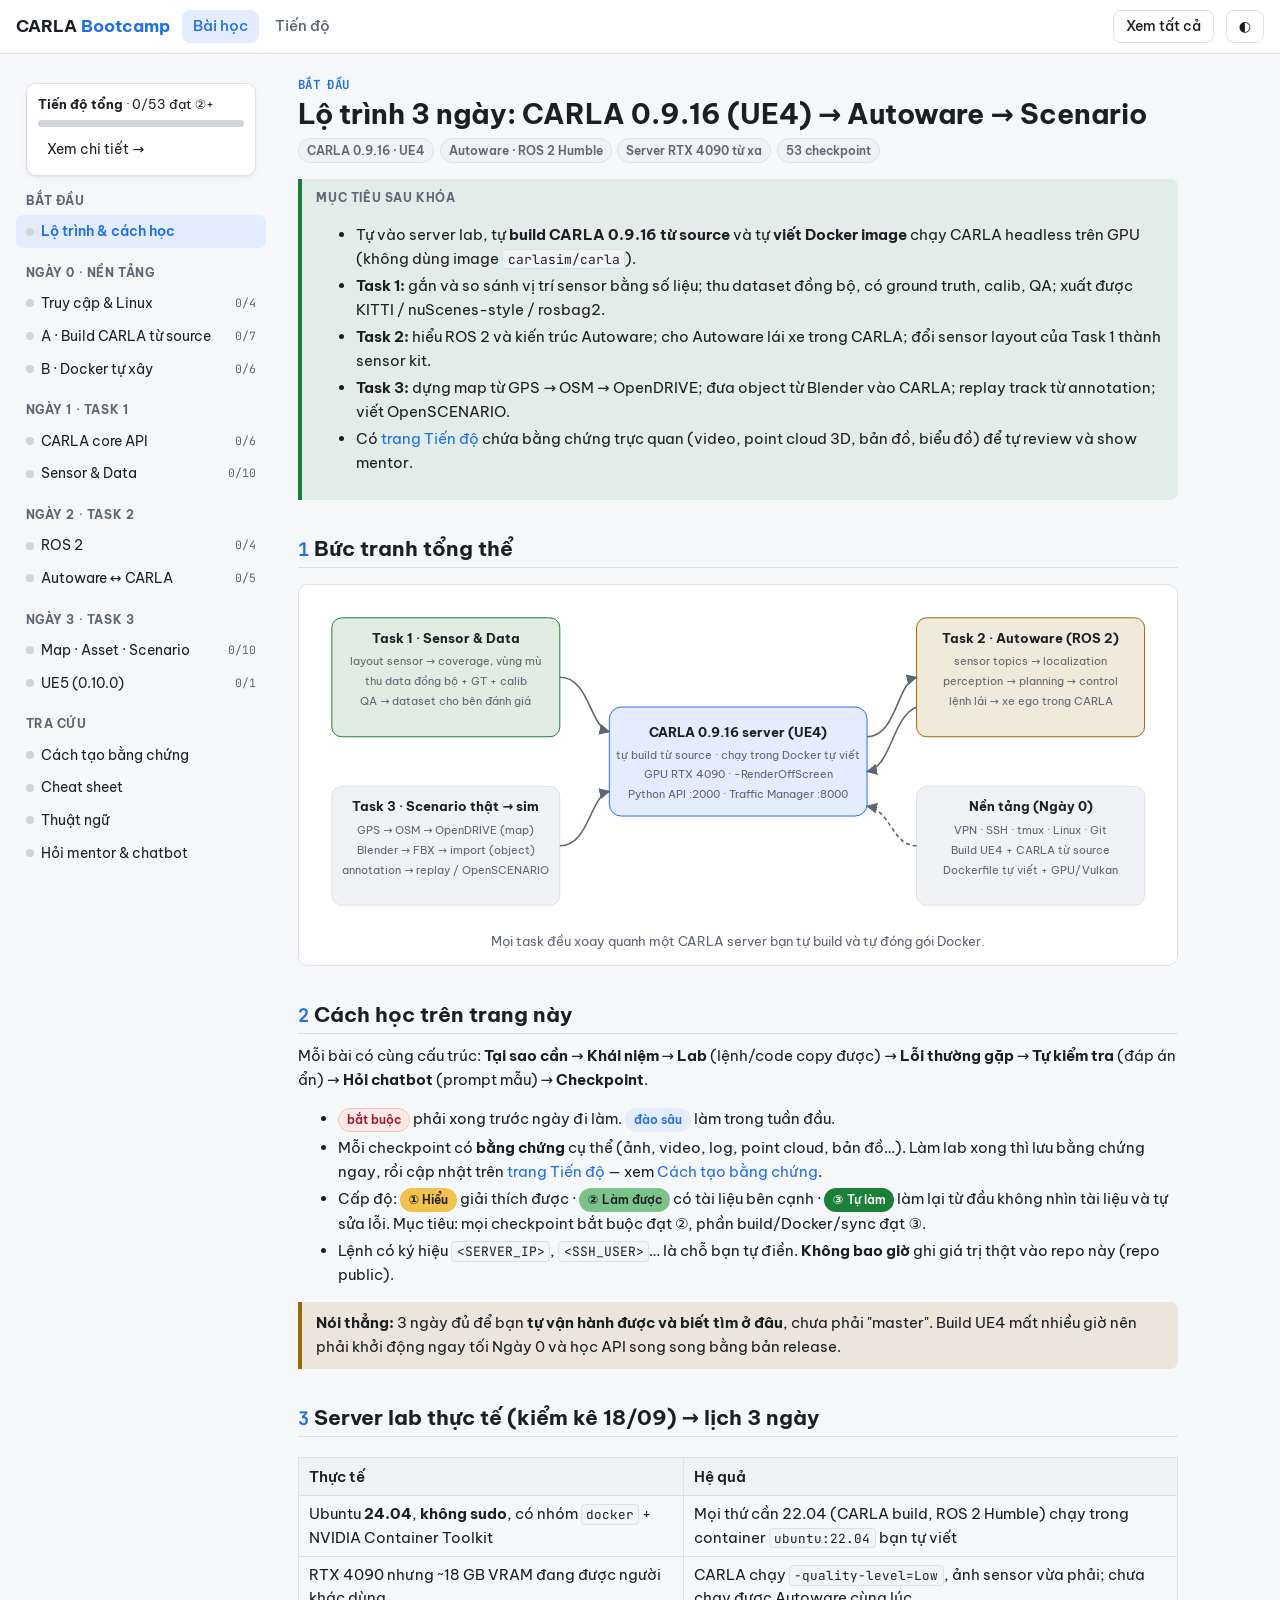
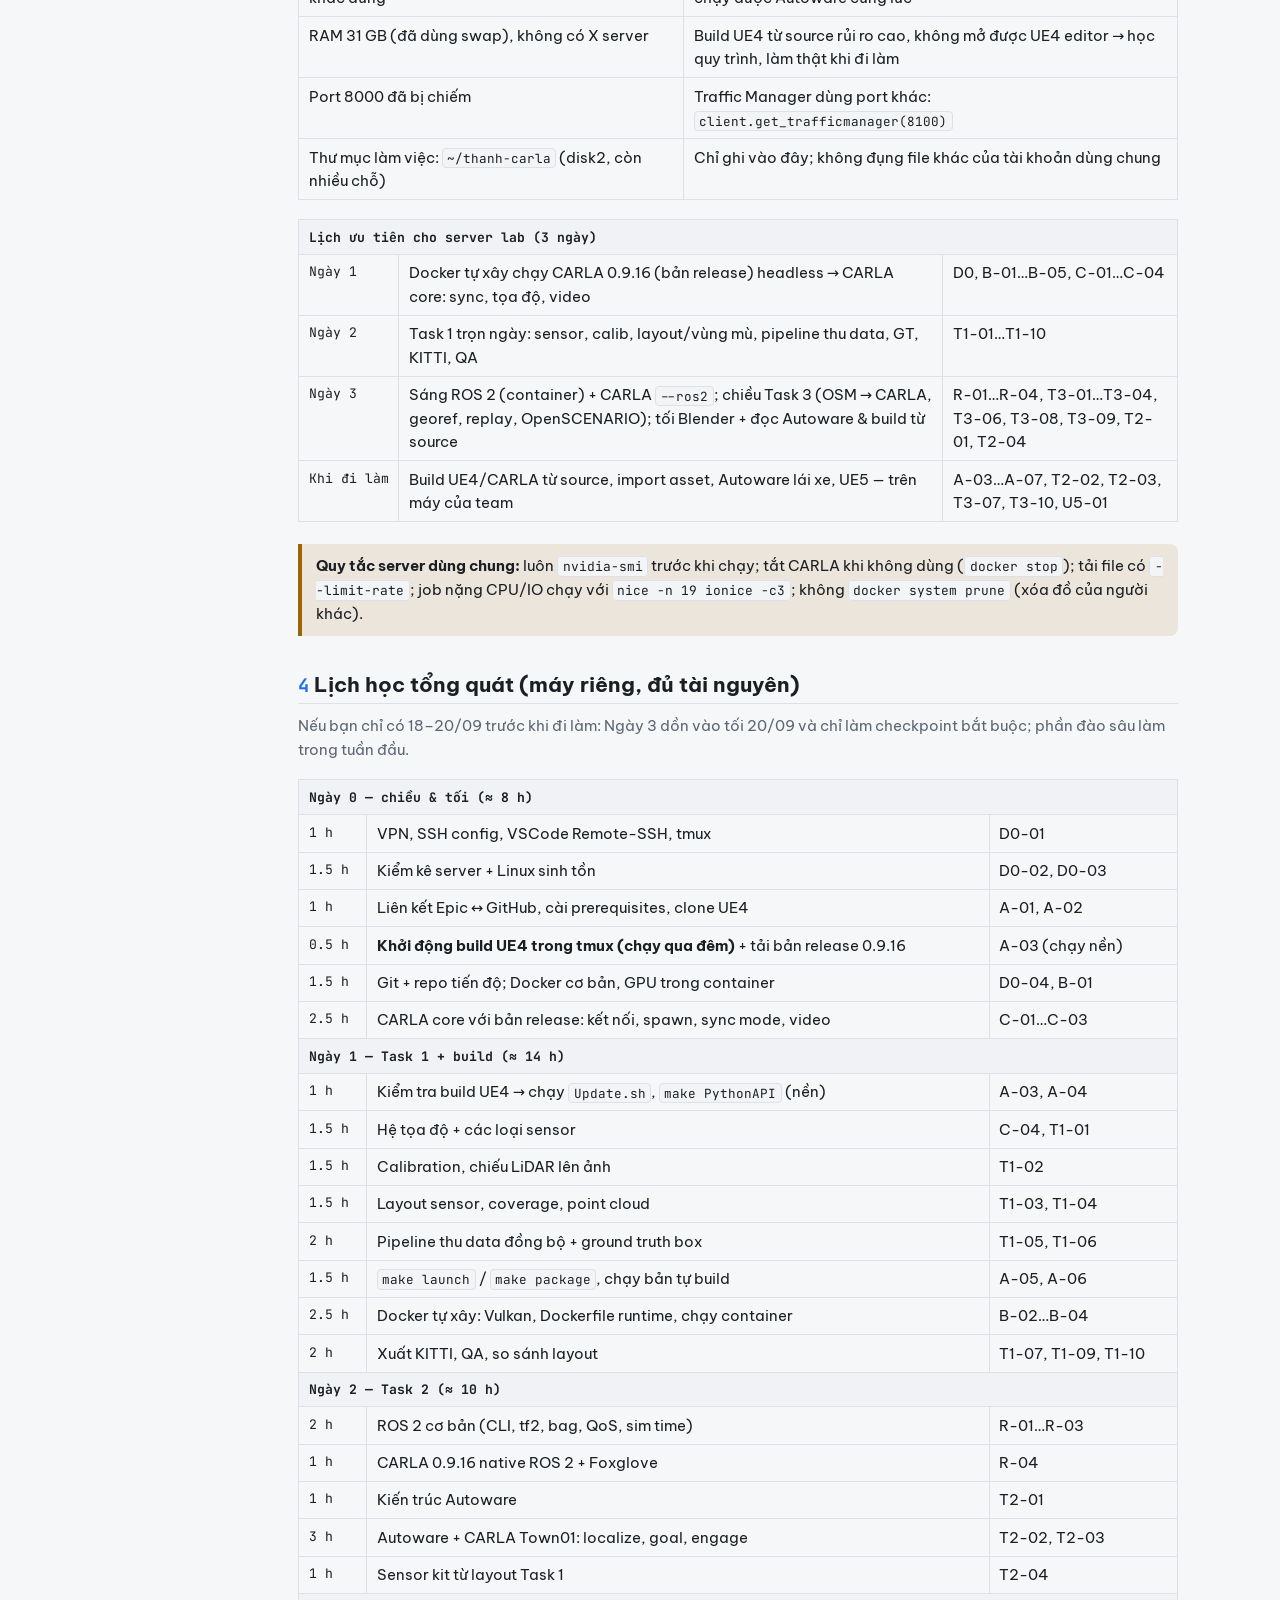
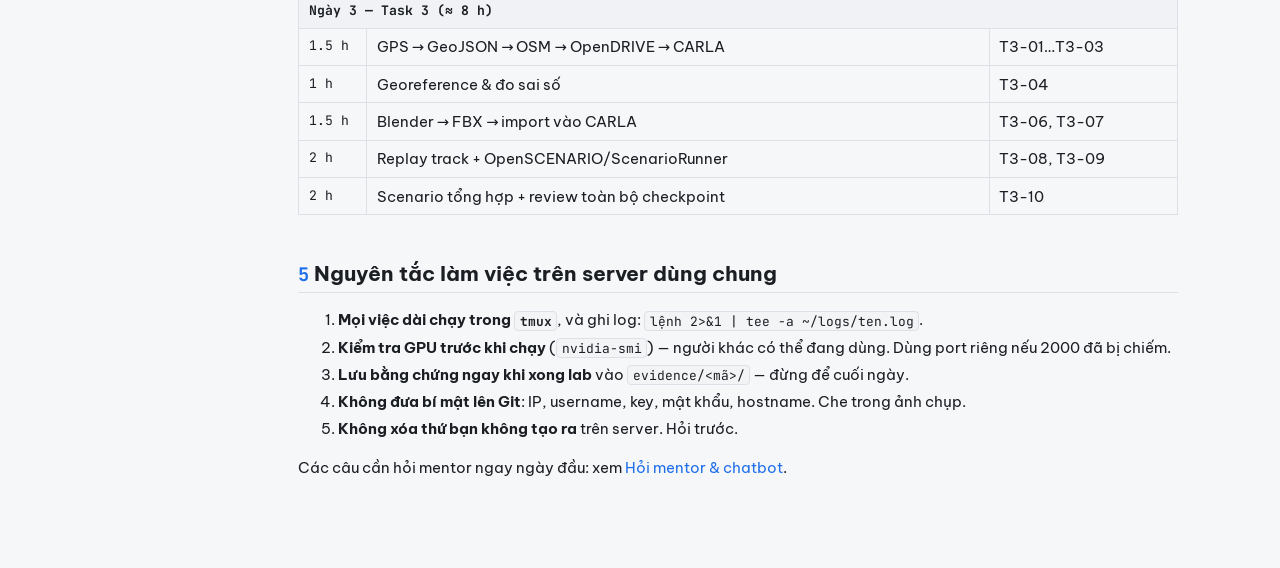
==== commit 82e4c2ad: "Adapt plan to the real lab server: 3-day priority schedule, mount-based runtime Dockerfile, TM port " ====
--- a/index.html
+++ b/index.html
@@ -8,8 +8,8 @@
 <link rel="preconnect" href="https://fonts.googleapis.com">
 <link rel="preconnect" href="https://fonts.gstatic.com" crossorigin>
 <link href="https://fonts.googleapis.com/css2?family=Be+Vietnam+Pro:wght@400;500;600;700&family=JetBrains+Mono:wght@400;600&display=swap" rel="stylesheet">
-<link rel="stylesheet" href="assets/style.css?v=1">
-<link rel="stylesheet" href="assets/lesson.css?v=1">
+<link rel="stylesheet" href="assets/style.css?v=2">
+<link rel="stylesheet" href="assets/lesson.css?v=2">
 <script type="importmap">
 { "imports": {
   "three": "https://cdn.jsdelivr.net/npm/three@0.160.0/build/three.module.js",
@@ -146,7 +146,25 @@
   </ul>
   <div class="callout warn"><p><b>Nói thẳng:</b> 3 ngày đủ để bạn <b>tự vận hành được và biết tìm ở đâu</b>, chưa phải "master". Build UE4 mất nhiều giờ nên phải khởi động ngay tối Ngày 0 và học API song song bằng bản release.</p></div>
 
-  <h2 id="schedule"><span class="num">3</span>Lịch học chi tiết</h2>
+  <h2 id="lab-server"><span class="num">3</span>Server lab thực tế (kiểm kê 18/09) → lịch 3 ngày</h2>
+  <div class="table-wrap"><table>
+    <tr><th>Thực tế</th><th>Hệ quả</th></tr>
+    <tr><td>Ubuntu <b>24.04</b>, <b>không sudo</b>, có nhóm <code>docker</code> + NVIDIA Container Toolkit</td><td>Mọi thứ cần 22.04 (CARLA build, ROS 2 Humble) chạy trong container <code>ubuntu:22.04</code> bạn tự viết</td></tr>
+    <tr><td>RTX 4090 nhưng ~18 GB VRAM đang được người khác dùng</td><td>CARLA chạy <code>-quality-level=Low</code>, ảnh sensor vừa phải; chưa chạy được Autoware cùng lúc</td></tr>
+    <tr><td>RAM 31 GB (đã dùng swap), không có X server</td><td>Build UE4 từ source rủi ro cao, không mở được UE4 editor → học quy trình, làm thật khi đi làm</td></tr>
+    <tr><td>Port 8000 đã bị chiếm</td><td>Traffic Manager dùng port khác: <code>client.get_trafficmanager(8100)</code></td></tr>
+    <tr><td>Thư mục làm việc: <code>~/thanh-carla</code> (disk2, còn nhiều chỗ)</td><td>Chỉ ghi vào đây; không đụng file khác của tài khoản dùng chung</td></tr>
+  </table></div>
+  <div class="table-wrap"><table class="sched">
+    <tr class="blk"><td colspan="3">Lịch ưu tiên cho server lab (3 ngày)</td></tr>
+    <tr><td>Ngày 1</td><td>Docker tự xây chạy CARLA 0.9.16 (bản release) headless → CARLA core: sync, tọa độ, video</td><td>D0, B-01…B-05, C-01…C-04</td></tr>
+    <tr><td>Ngày 2</td><td>Task 1 trọn ngày: sensor, calib, layout/vùng mù, pipeline thu data, GT, KITTI, QA</td><td>T1-01…T1-10</td></tr>
+    <tr><td>Ngày 3</td><td>Sáng ROS 2 (container) + CARLA <code>--ros2</code>; chiều Task 3 (OSM → CARLA, georef, replay, OpenSCENARIO); tối Blender + đọc Autoware &amp; build từ source</td><td>R-01…R-04, T3-01…T3-04, T3-06, T3-08, T3-09, T2-01, T2-04</td></tr>
+    <tr><td>Khi đi làm</td><td>Build UE4/CARLA từ source, import asset, Autoware lái xe, UE5 — trên máy của team</td><td>A-03…A-07, T2-02, T2-03, T3-07, T3-10, U5-01</td></tr>
+  </table></div>
+  <div class="callout warn"><p><b>Quy tắc server dùng chung:</b> luôn <code>nvidia-smi</code> trước khi chạy; tắt CARLA khi không dùng (<code>docker stop</code>); tải file có <code>--limit-rate</code>; job nặng CPU/IO chạy với <code>nice -n 19 ionice -c3</code>; không <code>docker system prune</code> (xóa đồ của người khác).</p></div>
+
+  <h2 id="schedule"><span class="num">4</span>Lịch học tổng quát (máy riêng, đủ tài nguyên)</h2>
   <p class="muted">Nếu bạn chỉ có 18–20/09 trước khi đi làm: Ngày 3 dồn vào tối 20/09 và chỉ làm checkpoint bắt buộc; phần đào sâu làm trong tuần đầu.</p>
   <div class="table-wrap"><table class="sched">
     <tr class="blk"><td colspan="3">Ngày 0 — chiều &amp; tối (≈ 8 h)</td></tr>
@@ -179,7 +197,7 @@
     <tr><td>2 h</td><td>Scenario tổng hợp + review toàn bộ checkpoint</td><td>T3-10</td></tr>
   </table></div>
 
-  <h2><span class="num">4</span>Nguyên tắc làm việc trên server dùng chung</h2>
+  <h2><span class="num">5</span>Nguyên tắc làm việc trên server dùng chung</h2>
   <ol>
     <li><b>Mọi việc dài chạy trong <code>tmux</code></b>, và ghi log: <code>lệnh 2&gt;&amp;1 | tee -a ~/logs/ten.log</code>.</li>
     <li><b>Kiểm tra GPU trước khi chạy</b> (<code>nvidia-smi</code>) — người khác có thể đang dùng. Dùng port riêng nếu 2000 đã bị chiếm.</li>
@@ -622,7 +640,38 @@
   </script></pre>
 
   <h2 id="b-runtime"><span class="num">B.3</span>Dockerfile runtime cho CARLA (bạn tự viết)</h2>
-  <p>Chuẩn bị build context từ bản package tự build ở Module A:</p>
+  <div class="callout ok">
+    <p><b>Trên server lab (dùng bản release 0.9.16, không COPY 20 GB vào image):</b> image chỉ chứa thư viện + user, còn thư mục CARLA được <b>mount</b> lúc chạy → image nhỏ, build vài phút, không tốn thêm ổ của Docker dùng chung.</p>
+    <pre data-lang="dockerfile"><script type="text/plain">
+      # ~/thanh-carla/docker/runtime/Dockerfile
+      FROM ubuntu:22.04
+      ENV DEBIAN_FRONTEND=noninteractive
+      RUN apt-get update && apt-get install -y --no-install-recommends \
+            libsdl2-2.0-0 libvulkan1 libomp5 xdg-user-dirs vulkan-tools \
+          && rm -rf /var/lib/apt/lists/*
+      RUN mkdir -p /etc/vulkan/icd.d && printf '%s\n' \
+        '{"file_format_version":"1.0.0","ICD":{"library_path":"libGLX_nvidia.so.0","api_version":"1.3"}}' \
+        > /etc/vulkan/icd.d/nvidia_icd.json
+      ARG UID=1000
+      RUN useradd -m -u ${UID} carla
+      USER carla
+      WORKDIR /carla
+      ENV NVIDIA_VISIBLE_DEVICES=all NVIDIA_DRIVER_CAPABILITIES=all
+      ENTRYPOINT ["./CarlaUE4.sh"]
+      CMD ["-RenderOffScreen", "-nosound", "-quality-level=Low", "-carla-rpc-port=2000"]
+    </script></pre>
+    <pre data-lang="bash"><script type="text/plain">
+      cd ~/thanh-carla/docker/runtime
+      docker build -t thanh/carla-runtime:0.9.16 --build-arg UID=$(id -u) .
+      nvidia-smi                                   # còn đủ VRAM không?
+      docker run -d --name thanh-carla --gpus all --net=host \
+        -v ~/thanh-carla/carla-0.9.16:/carla thanh/carla-runtime:0.9.16
+      docker logs -f thanh-carla
+      docker stop thanh-carla && docker rm thanh-carla   # khi không dùng
+    </script></pre>
+    <p>Container chạy với <b>cùng UID</b> với bạn (<code>--build-arg UID=$(id -u)</code>) nên ghi được vào thư mục mount (UE4 cần ghi log vào <code>CarlaUE4/Saved</code>). Không mount <code>:ro</code> vì UE4 sẽ lỗi khi không ghi được log.</p>
+  </div>
+  <p><b>Cách "đóng gói trọn" (khi đi làm, để phân phối cho team):</b> COPY bản package tự build ở Module A vào image. Chuẩn bị build context:</p>
   <pre data-lang="bash"><script type="text/plain">
     mkdir -p ~/docker/carla-runtime/CarlaPackage
     PKG=$(dirname "$(find ~/carla/Dist -maxdepth 4 -name CarlaUE4.sh | head -1)")
@@ -851,7 +900,7 @@
     settings.synchronous_mode = True
     settings.fixed_delta_seconds = 0.05            # 20 Hz sim time
     world.apply_settings(settings)
-    tm = client.get_trafficmanager(8000)
+    tm = client.get_trafficmanager(8100)           # server lab: port 8000 đã bị chiếm
     tm.set_synchronous_mode(True)
     tm.set_random_device_seed(42)
     random.seed(42)
@@ -2107,7 +2156,7 @@
 </div>
 
 <dialog id="lightbox" class="lightbox"><img alt=""><button class="btn small" id="lbClose">Đóng</button></dialog>
-<script src="assets/viewers.js?v=1"></script>
-<script src="assets/lesson.js?v=1"></script>
+<script src="assets/viewers.js?v=2"></script>
+<script src="assets/lesson.js?v=2"></script>
 </body>
 </html>
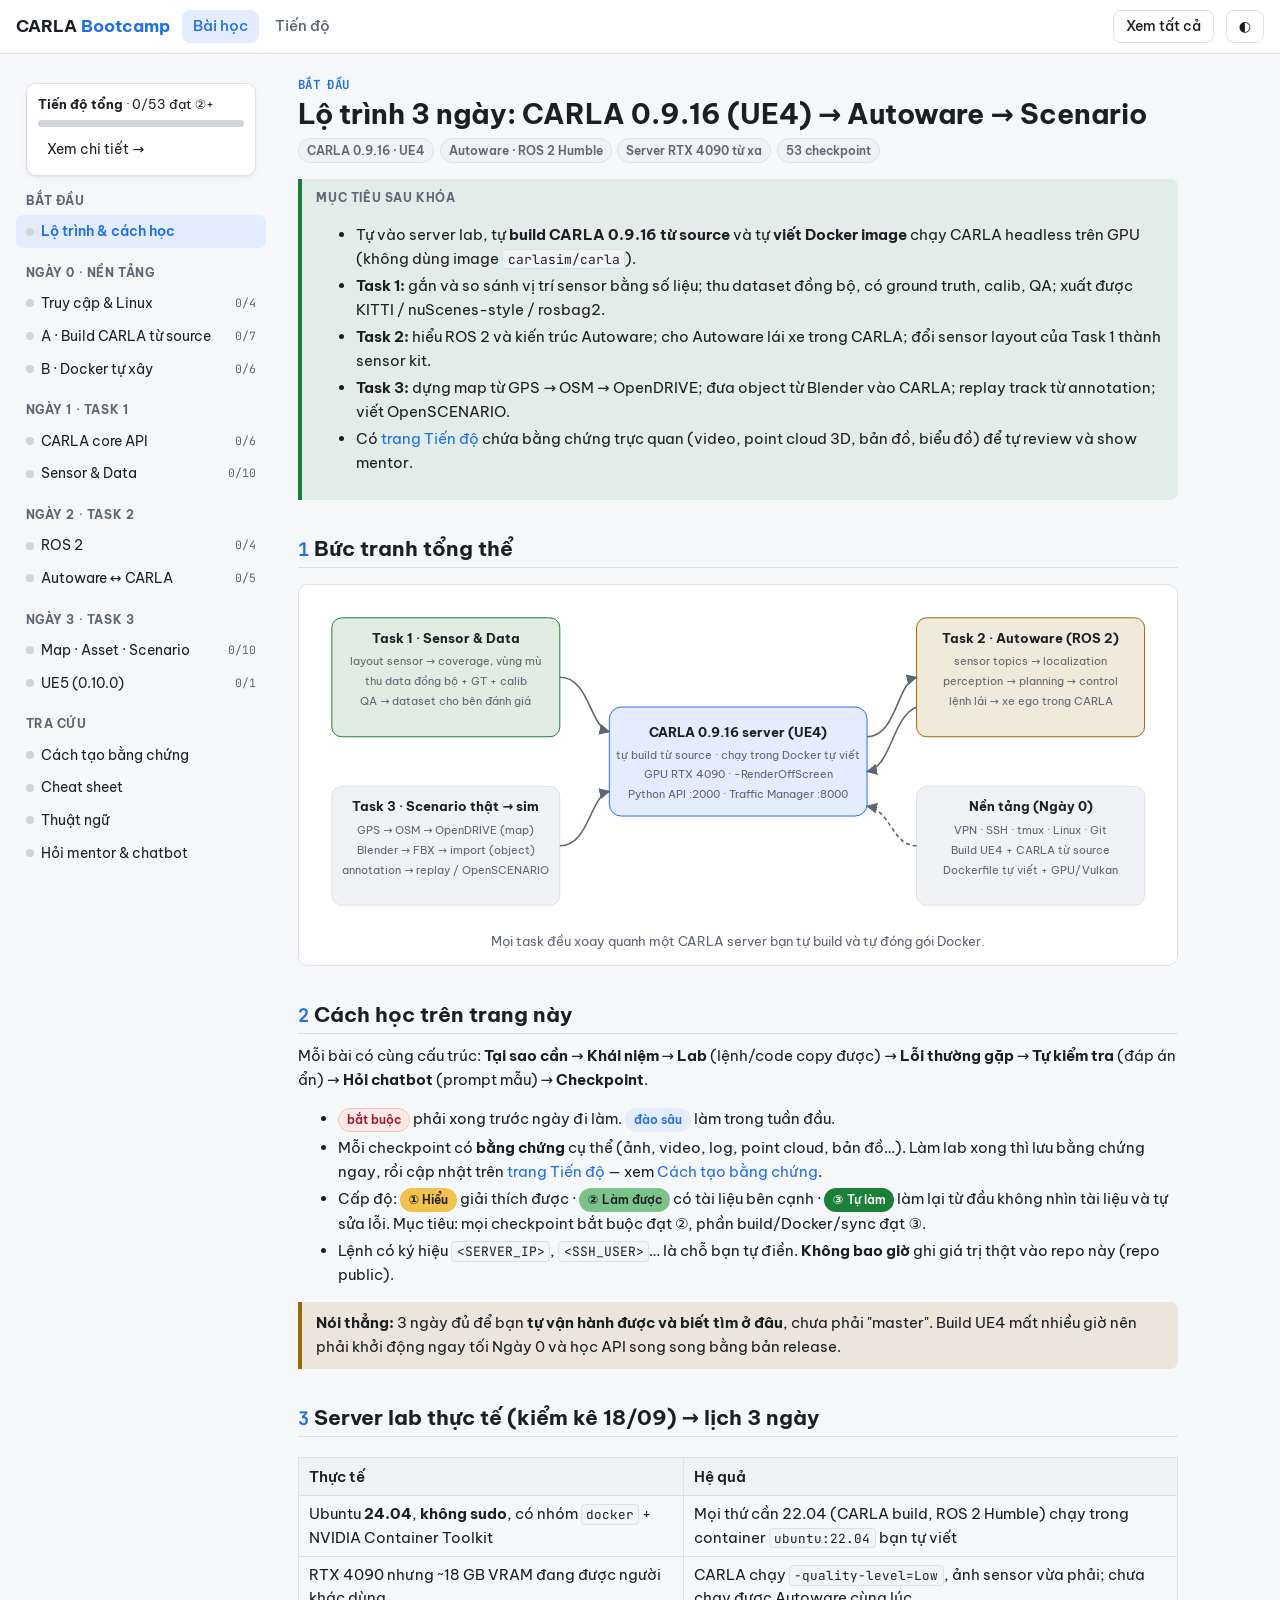
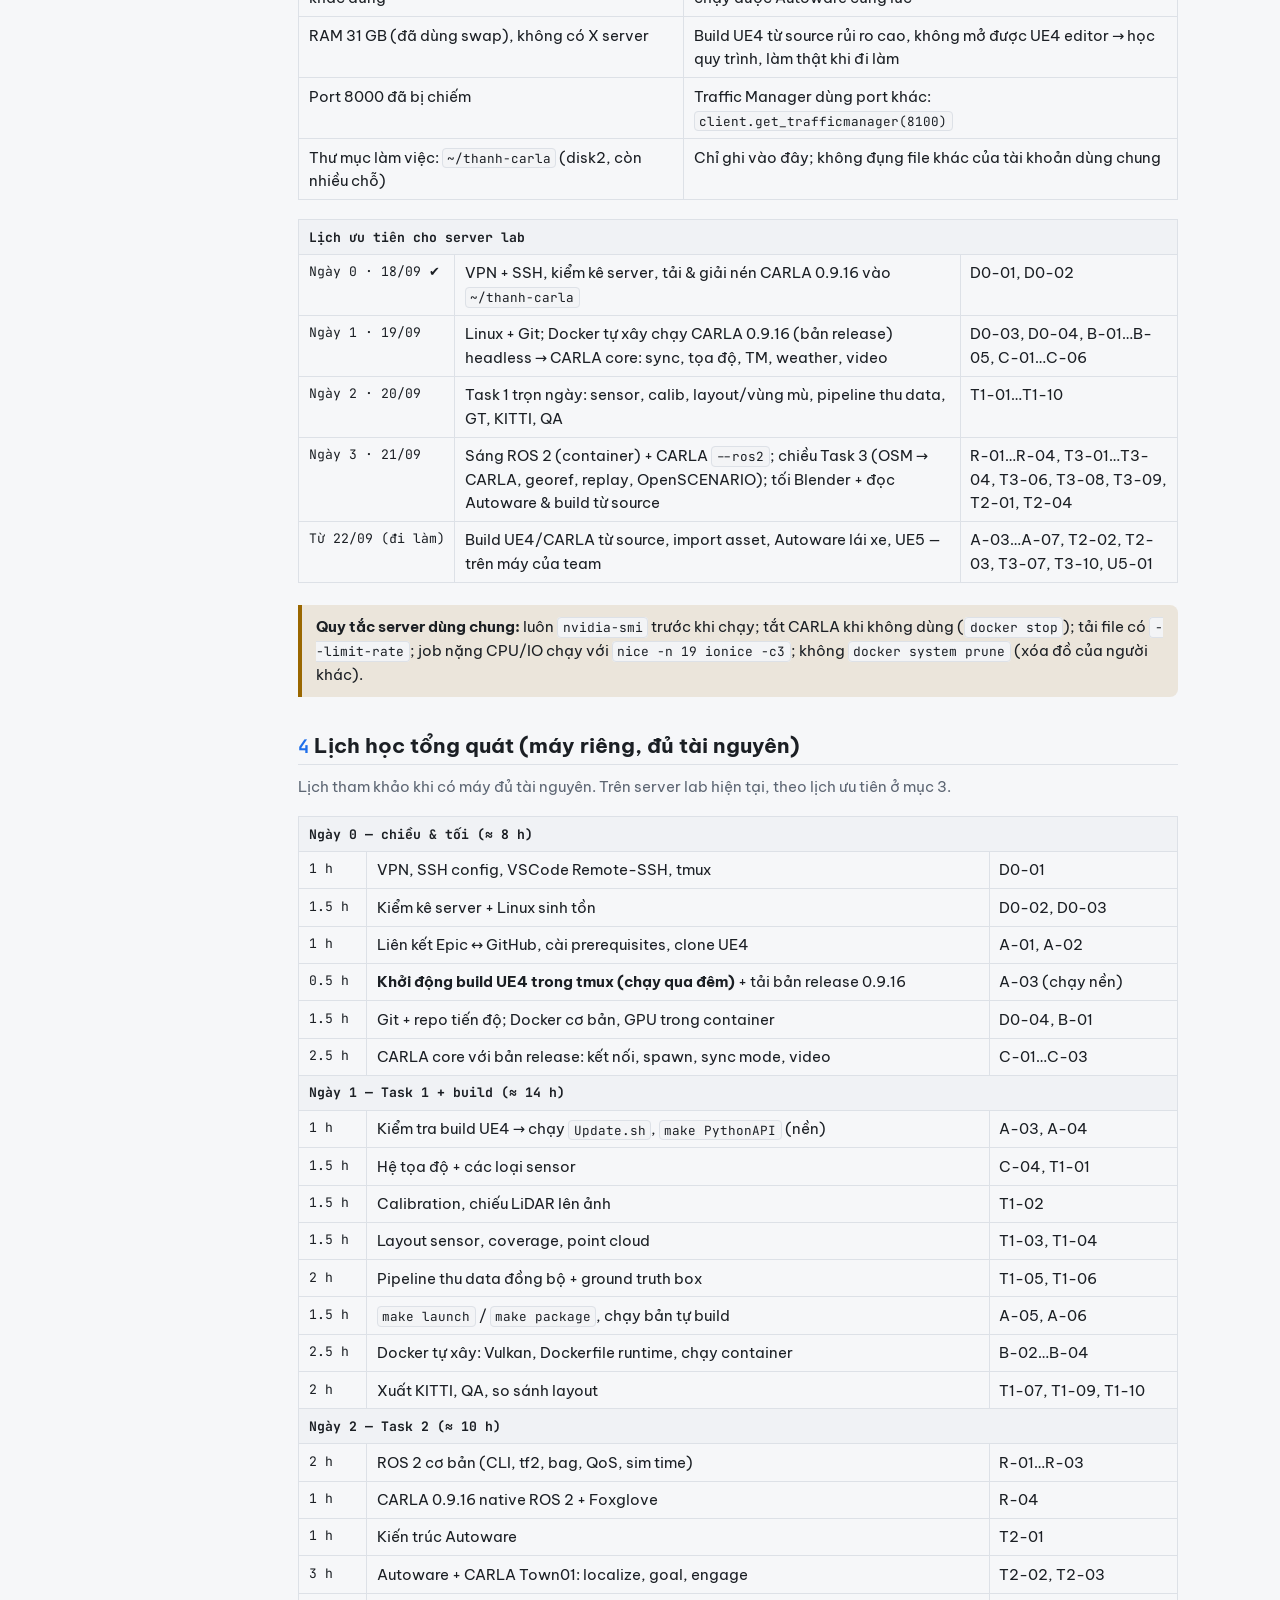
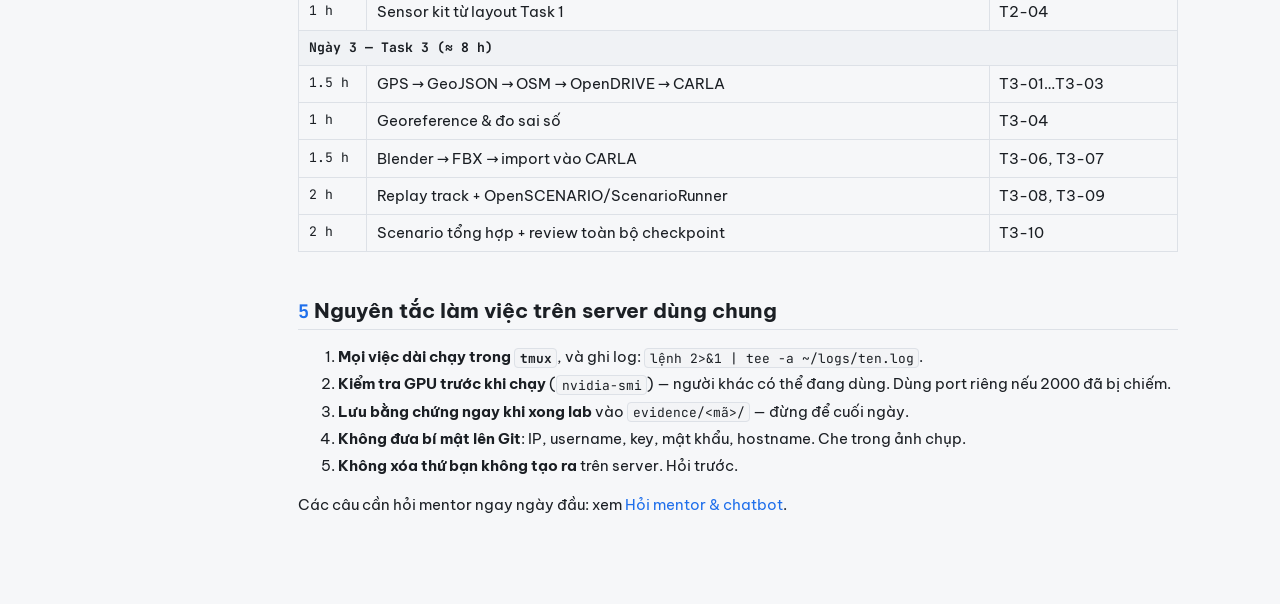
==== commit 0a19898b: "Schedule: Day 0 = 18/09 done, study days 19-21/09, work from 22/09 Co-Authored-By: Claude Opus 5 (1M" ====
--- a/index.html
+++ b/index.html
@@ -8,8 +8,8 @@
 <link rel="preconnect" href="https://fonts.googleapis.com">
 <link rel="preconnect" href="https://fonts.gstatic.com" crossorigin>
 <link href="https://fonts.googleapis.com/css2?family=Be+Vietnam+Pro:wght@400;500;600;700&family=JetBrains+Mono:wght@400;600&display=swap" rel="stylesheet">
-<link rel="stylesheet" href="assets/style.css?v=2">
-<link rel="stylesheet" href="assets/lesson.css?v=2">
+<link rel="stylesheet" href="assets/style.css?v=3">
+<link rel="stylesheet" href="assets/lesson.css?v=3">
 <script type="importmap">
 { "imports": {
   "three": "https://cdn.jsdelivr.net/npm/three@0.160.0/build/three.module.js",
@@ -156,16 +156,17 @@
     <tr><td>Thư mục làm việc: <code>~/thanh-carla</code> (disk2, còn nhiều chỗ)</td><td>Chỉ ghi vào đây; không đụng file khác của tài khoản dùng chung</td></tr>
   </table></div>
   <div class="table-wrap"><table class="sched">
-    <tr class="blk"><td colspan="3">Lịch ưu tiên cho server lab (3 ngày)</td></tr>
-    <tr><td>Ngày 1</td><td>Docker tự xây chạy CARLA 0.9.16 (bản release) headless → CARLA core: sync, tọa độ, video</td><td>D0, B-01…B-05, C-01…C-04</td></tr>
-    <tr><td>Ngày 2</td><td>Task 1 trọn ngày: sensor, calib, layout/vùng mù, pipeline thu data, GT, KITTI, QA</td><td>T1-01…T1-10</td></tr>
-    <tr><td>Ngày 3</td><td>Sáng ROS 2 (container) + CARLA <code>--ros2</code>; chiều Task 3 (OSM → CARLA, georef, replay, OpenSCENARIO); tối Blender + đọc Autoware &amp; build từ source</td><td>R-01…R-04, T3-01…T3-04, T3-06, T3-08, T3-09, T2-01, T2-04</td></tr>
-    <tr><td>Khi đi làm</td><td>Build UE4/CARLA từ source, import asset, Autoware lái xe, UE5 — trên máy của team</td><td>A-03…A-07, T2-02, T2-03, T3-07, T3-10, U5-01</td></tr>
+    <tr class="blk"><td colspan="3">Lịch ưu tiên cho server lab</td></tr>
+    <tr><td>Ngày 0 · 18/09 ✔</td><td>VPN + SSH, kiểm kê server, tải &amp; giải nén CARLA 0.9.16 vào <code>~/thanh-carla</code></td><td>D0-01, D0-02</td></tr>
+    <tr><td>Ngày 1 · 19/09</td><td>Linux + Git; Docker tự xây chạy CARLA 0.9.16 (bản release) headless → CARLA core: sync, tọa độ, TM, weather, video</td><td>D0-03, D0-04, B-01…B-05, C-01…C-06</td></tr>
+    <tr><td>Ngày 2 · 20/09</td><td>Task 1 trọn ngày: sensor, calib, layout/vùng mù, pipeline thu data, GT, KITTI, QA</td><td>T1-01…T1-10</td></tr>
+    <tr><td>Ngày 3 · 21/09</td><td>Sáng ROS 2 (container) + CARLA <code>--ros2</code>; chiều Task 3 (OSM → CARLA, georef, replay, OpenSCENARIO); tối Blender + đọc Autoware &amp; build từ source</td><td>R-01…R-04, T3-01…T3-04, T3-06, T3-08, T3-09, T2-01, T2-04</td></tr>
+    <tr><td>Từ 22/09 (đi làm)</td><td>Build UE4/CARLA từ source, import asset, Autoware lái xe, UE5 — trên máy của team</td><td>A-03…A-07, T2-02, T2-03, T3-07, T3-10, U5-01</td></tr>
   </table></div>
   <div class="callout warn"><p><b>Quy tắc server dùng chung:</b> luôn <code>nvidia-smi</code> trước khi chạy; tắt CARLA khi không dùng (<code>docker stop</code>); tải file có <code>--limit-rate</code>; job nặng CPU/IO chạy với <code>nice -n 19 ionice -c3</code>; không <code>docker system prune</code> (xóa đồ của người khác).</p></div>
 
   <h2 id="schedule"><span class="num">4</span>Lịch học tổng quát (máy riêng, đủ tài nguyên)</h2>
-  <p class="muted">Nếu bạn chỉ có 18–20/09 trước khi đi làm: Ngày 3 dồn vào tối 20/09 và chỉ làm checkpoint bắt buộc; phần đào sâu làm trong tuần đầu.</p>
+  <p class="muted">Lịch tham khảo khi có máy đủ tài nguyên. Trên server lab hiện tại, theo lịch ưu tiên ở mục 3.</p>
   <div class="table-wrap"><table class="sched">
     <tr class="blk"><td colspan="3">Ngày 0 — chiều &amp; tối (≈ 8 h)</td></tr>
     <tr><td>1 h</td><td>VPN, SSH config, VSCode Remote-SSH, tmux</td><td>D0-01</td></tr>
@@ -2156,7 +2157,7 @@
 </div>
 
 <dialog id="lightbox" class="lightbox"><img alt=""><button class="btn small" id="lbClose">Đóng</button></dialog>
-<script src="assets/viewers.js?v=2"></script>
-<script src="assets/lesson.js?v=2"></script>
+<script src="assets/viewers.js?v=3"></script>
+<script src="assets/lesson.js?v=3"></script>
 </body>
 </html>
